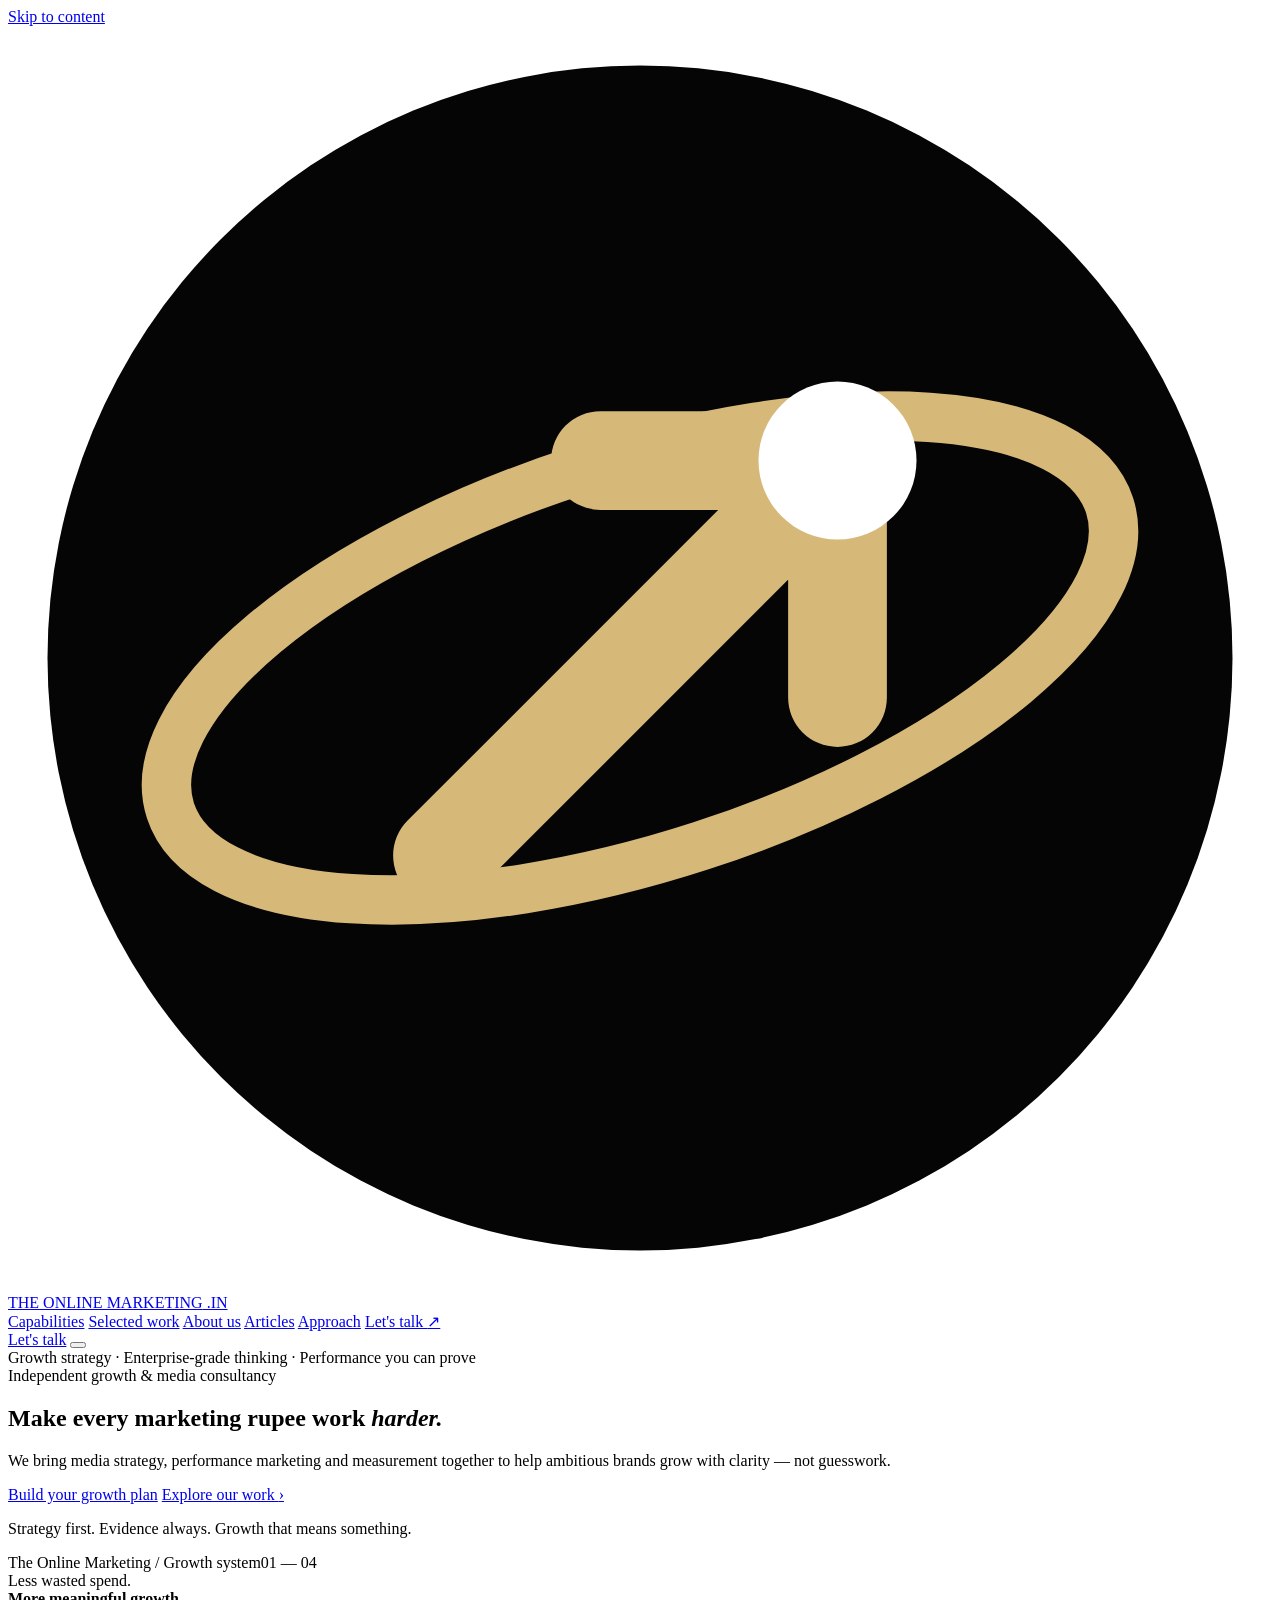
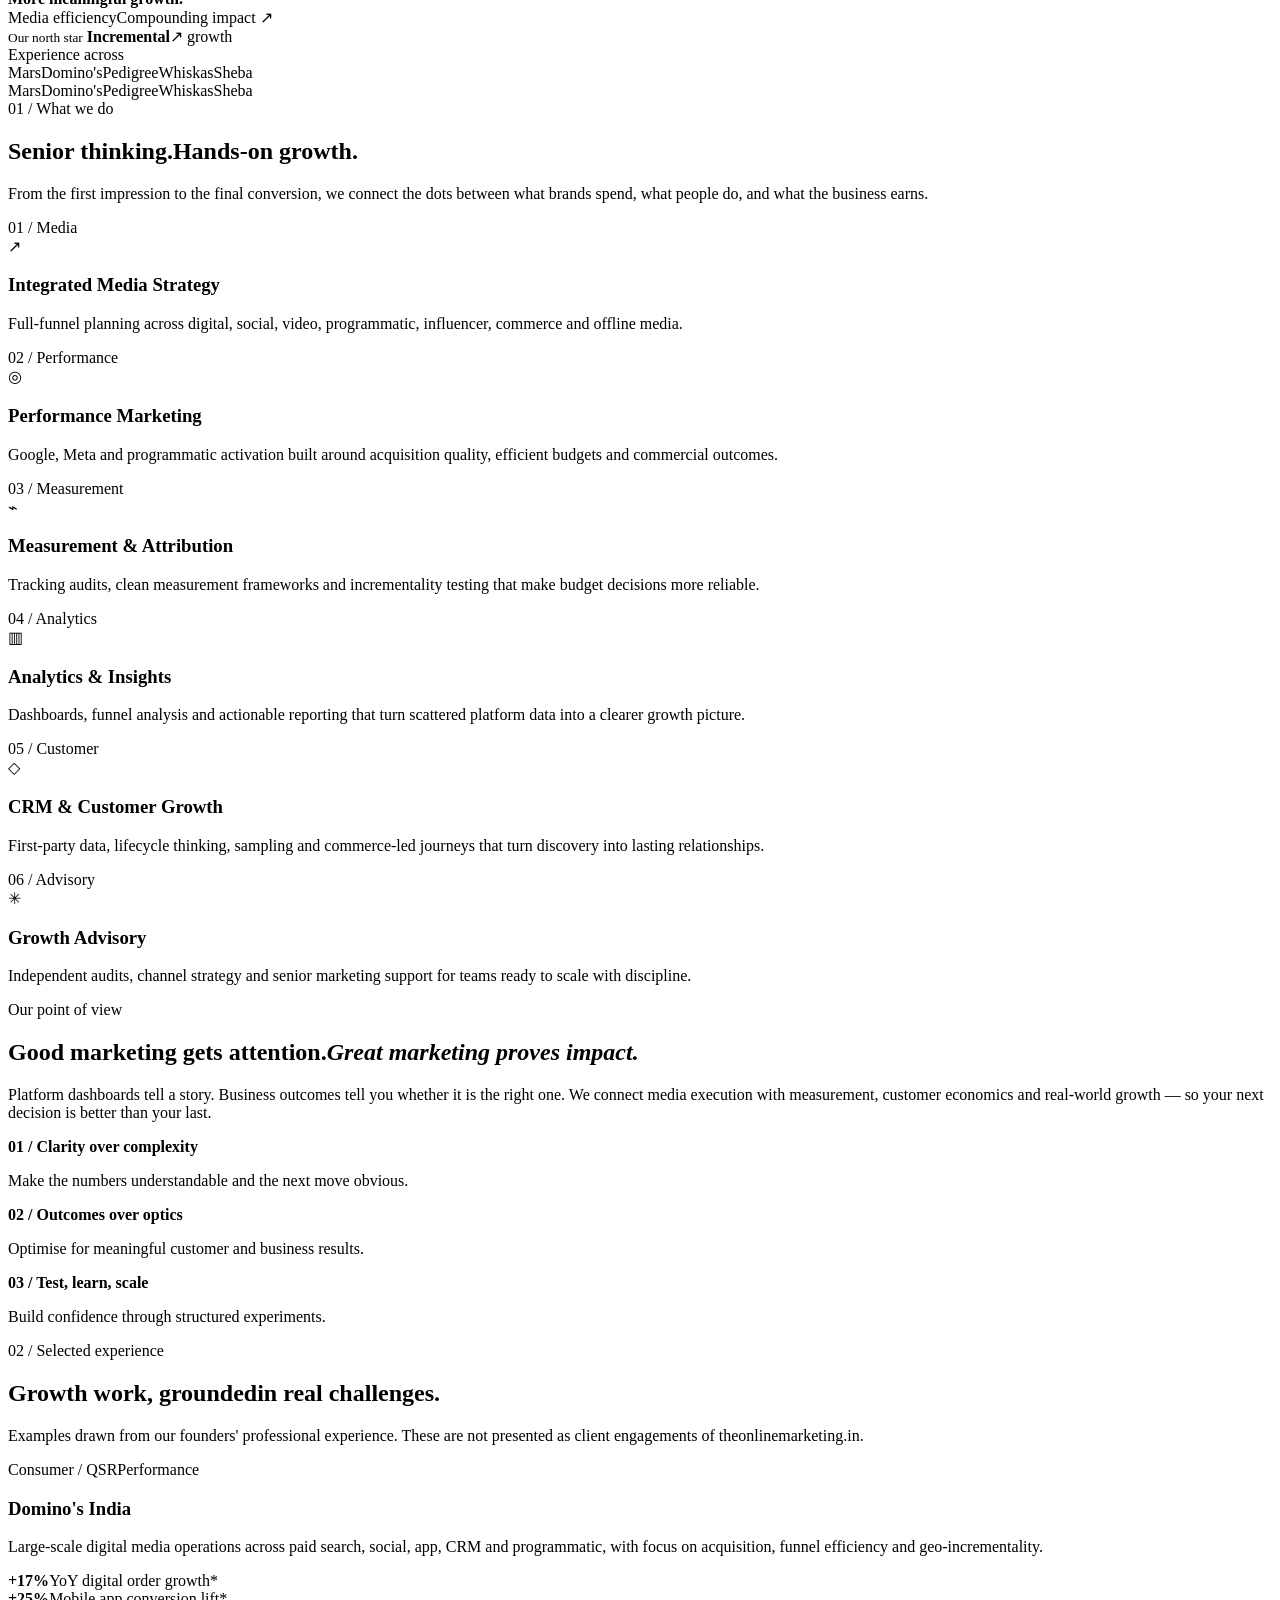
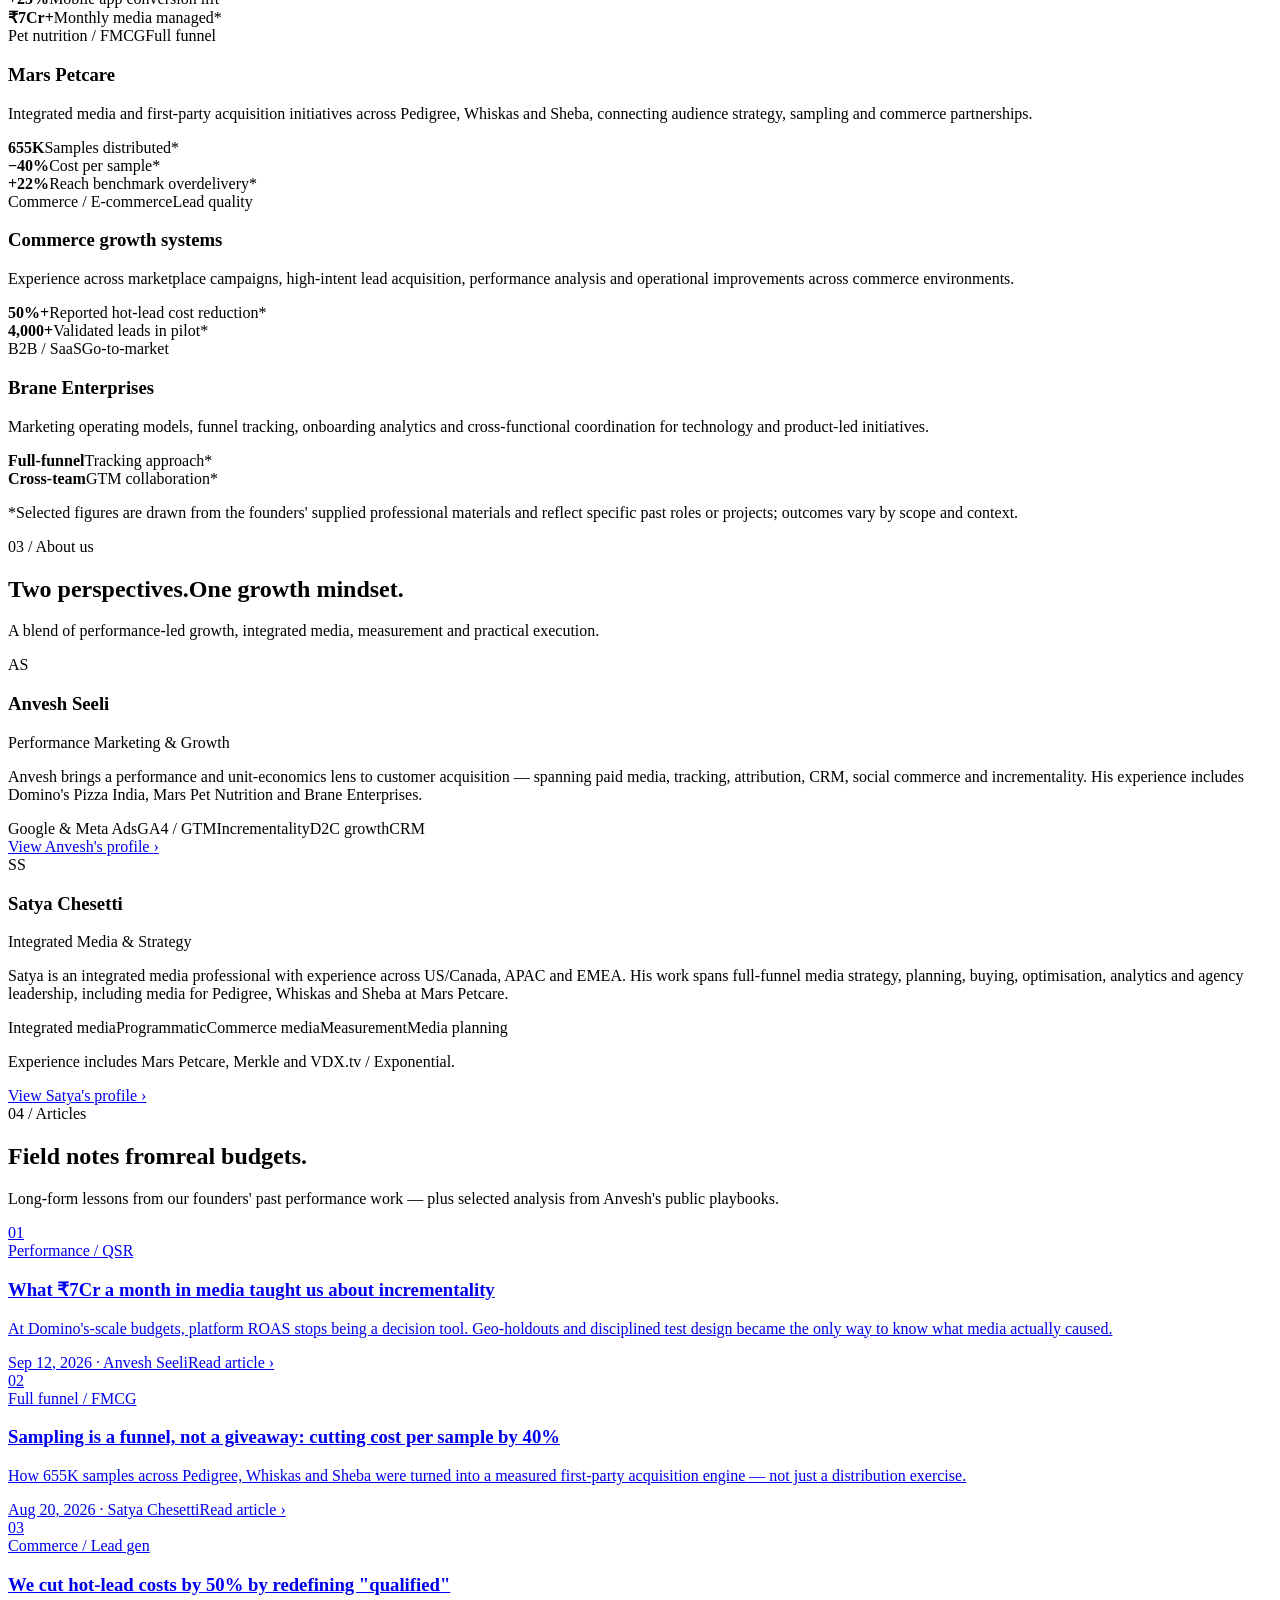
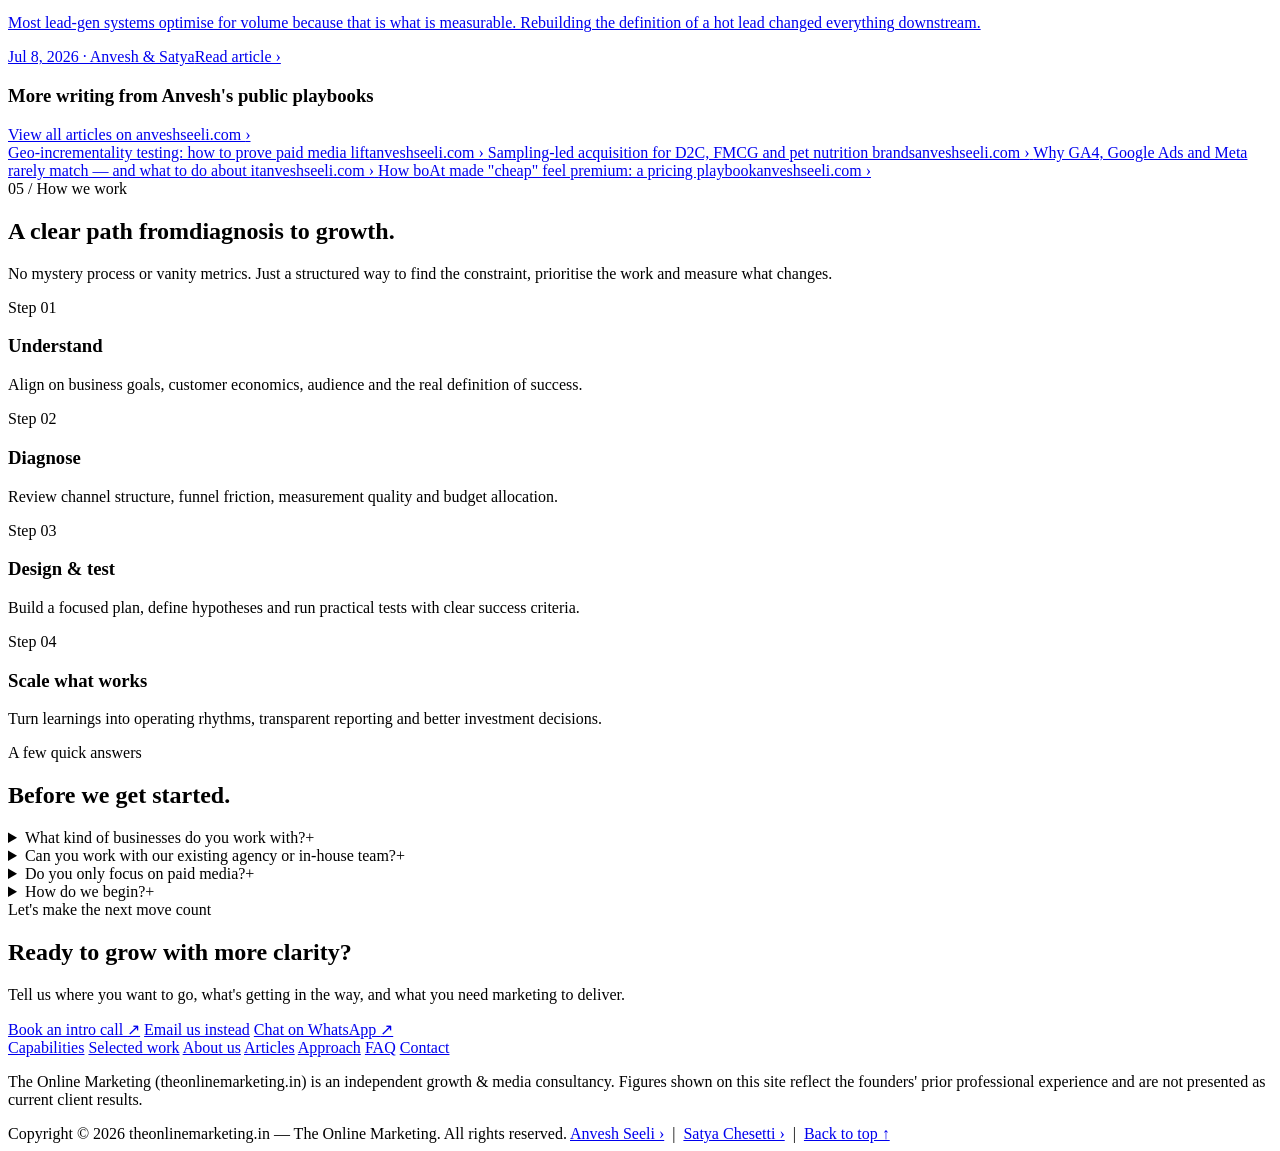
==== index.html @ a04b82b3 "Add files via upload" ====
<!DOCTYPE html>
<html lang="en">
<head>
<meta charset="utf-8">
<meta name="viewport" content="width=device-width, initial-scale=1">
<title>The Online Marketing — Strategy. Performance. Measurable Growth. | theonlinemarketing.in</title>
<meta name="description" content="The Online Marketing (theonlinemarketing.in) is an independent growth & media consultancy. Media strategy, performance marketing, measurement and analytics that help ambitious brands grow with clarity — not guesswork.">
<meta name="author" content="The Online Marketing (theonlinemarketing.in)">
<meta name="theme-color" content="#ffffff">

<!-- Open Graph / Twitter — live domain: theonlinemarketing.in -->
<meta property="og:type" content="website">
<meta property="og:title" content="The Online Marketing — Strategy. Performance. Measurable Growth.">
<meta property="og:description" content="Independent growth & media consultancy. Media strategy, performance marketing, measurement and analytics for ambitious brands.">
<meta property="og:site_name" content="The Online Marketing">
<meta property="og:url" content="https://theonlinemarketing.in/">
<meta property="og:image" content="https://theonlinemarketing.in/og-image.png">
<meta name="twitter:card" content="summary_large_image">
<link rel="canonical" href="https://theonlinemarketing.in/">

<!-- Inline SVG favicon: blue circle + north-star arrow -->
<link rel="icon" href="data:image/svg+xml,%3Csvg%20xmlns%3D%27http%3A%2F%2Fwww.w3.org%2F2000%2Fsvg%27%20viewBox%3D%270%200%2064%2064%27%3E%3Ccircle%20cx%3D%2732%27%20cy%3D%2732%27%20r%3D%2730%27%20fill%3D%27%23050506%27%2F%3E%3Cellipse%20cx%3D%2732%27%20cy%3D%2732%27%20rx%3D%2725%27%20ry%3D%2710%27%20transform%3D%27rotate%28-18%2032%2032%29%27%20fill%3D%27none%27%20stroke%3D%27%23d6b878%27%20stroke-width%3D%272.5%27%2F%3E%3Cpath%20d%3D%27M22%2042%20L42%2022%20M42%2022%20H30%20M42%2022%20V34%27%20stroke%3D%27%23d6b878%27%20stroke-width%3D%275%27%20fill%3D%27none%27%20stroke-linecap%3D%27round%27%20stroke-linejoin%3D%27round%27%2F%3E%3Ccircle%20cx%3D%2742%27%20cy%3D%2722%27%20r%3D%274%27%20fill%3D%27%23fff%27%2F%3E%3C%2Fsvg%3E">

<link rel="stylesheet" href="css/style.css">

<!-- Structured data: business -->
<script type="application/ld+json">
{
  "@context": "https://schema.org",
  "@type": "ProfessionalService",
  "name": "The Online Marketing",
  "alternateName": "theonlinemarketing.in",
  "description": "Independent growth & media consultancy offering media strategy, performance marketing, measurement & attribution, analytics, CRM and growth advisory.",
  "email": "satyachesetti786@gmail.com",
  "url": "https://theonlinemarketing.in/",
  "areaServed": "India",
  "founder": [
    { "@type": "Person", "name": "Anvesh Seeli", "jobTitle": "Performance Marketing & Growth", "url": "https://anveshseeli.com/" },
    { "@type": "Person", "name": "Satya Chesetti", "jobTitle": "Integrated Media & Strategy", "email": "satyachesetti786@gmail.com", "sameAs": ["https://www.linkedin.com/in/v-s-shankara-satya-narayana-chesetti-399a13a7/"] }
  ],
  "knowsAbout": ["Media strategy", "Performance marketing", "Measurement & attribution", "Marketing analytics", "CRM & customer growth", "Growth advisory"]
}
</script>
<!-- Structured data: FAQ (mirrors the FAQ section below) -->
<script type="application/ld+json">
{
  "@context": "https://schema.org",
  "@type": "FAQPage",
  "mainEntity": [
    { "@type": "Question", "name": "What kind of businesses do you work with?", "acceptedAnswer": { "@type": "Answer", "text": "We are best suited to consumer brands, D2C and e-commerce businesses, QSR, pet care, and growth-stage companies that want clearer performance and stronger measurement." } },
    { "@type": "Question", "name": "Can you work with our existing agency or in-house team?", "acceptedAnswer": { "@type": "Answer", "text": "Yes. We can provide an independent strategic layer, audit, measurement support or collaborative execution alongside your current teams." } },
    { "@type": "Question", "name": "Do you only focus on paid media?", "acceptedAnswer": { "@type": "Answer", "text": "No. Paid media is one part of the system. We also look at audience strategy, analytics, attribution, CRM, commerce journeys and the business outcome being optimised." } },
    { "@type": "Question", "name": "How do we begin?", "acceptedAnswer": { "@type": "Answer", "text": "Start with a conversation about your growth goals and current bottlenecks. We can then recommend a suitable scope, from a focused audit to ongoing advisory." } }
  ]
}
</script>
</head>

<body id="top">
<div class="progress" aria-hidden="true"></div>
<a class="skip-link" href="#main">Skip to content</a>

<!-- Nav -->
<header class="nav">
  <div class="wrap nav-inner">
    <a class="logo" href="#top" aria-label="The Online Marketing — home">
      <span class="mark" aria-hidden="true">
        <svg viewBox="0 0 64 64" fill="none" class="logo-svg"><circle cx="32" cy="32" r="30" fill="#050506"/><ellipse cx="32" cy="32" rx="25" ry="10" transform="rotate(-18 32 32)" stroke="#d6b878" stroke-width="2.5" class="orbit"/><path d="M22 42 L42 22 M42 22 H30 M42 22 V34" stroke="#d6b878" stroke-width="5" stroke-linecap="round" stroke-linejoin="round" class="arrow"/><circle cx="42" cy="22" r="4" fill="#ffffff" class="star"/></svg>
      </span>
      <span>THE ONLINE MARKETING<span class="thin">&nbsp;.IN</span></span>
    </a>
    <nav class="navlinks" id="navlinks" aria-label="Primary">
      <a href="#capabilities">Capabilities</a>
      <a href="#work">Selected work</a>
      <a href="#about">About us</a>
      <a href="#articles">Articles</a>
      <a href="#approach">Approach</a>
      <a class="btn panel-cta" href="https://wa.me/918143130661?text=Hi%20The%20Online%20Marketing%2C%20I%27d%20like%20to%20talk%20about%20my%20growth%20goals" target="_blank" rel="noreferrer">Let's talk <span class="arw" aria-hidden="true">↗</span></a>
    </nav>
    <div class="nav-actions">
      <a class="btn navcta" href="https://wa.me/918143130661?text=Hi%20The%20Online%20Marketing%2C%20I%27d%20like%20to%20talk%20about%20my%20growth%20goals" target="_blank" rel="noreferrer">Let's talk</a>
      <button class="menu-btn" id="menuBtn" aria-label="Toggle navigation menu" aria-expanded="false" aria-controls="navlinks">
        <span aria-hidden="true"></span><span aria-hidden="true"></span>
      </button>
    </div>
  </div>
</header>

<!-- Announcement ribbon -->
<div class="ribbon">Growth strategy <span>·</span> Enterprise-grade thinking <span>·</span> Performance you can prove</div>

<main id="main">

  <!-- Hero -->
  <section class="hero band-white">
    <div class="wrap hero-center reveal">
      <div class="eyebrow"><span class="dot" aria-hidden="true"></span> Independent growth &amp; media consultancy</div>
      <h1><span class="lm"><span>Make every marketing rupee work <em>harder.</em></span></span></h1>
      <p class="lead">We bring media strategy, performance marketing and measurement together to help ambitious brands grow with clarity — not guesswork.</p>
      <div class="hero-actions">
        <a class="btn" href="#contact">Build your growth plan</a>
        <a class="link-blue" href="#work">Explore our work <span aria-hidden="true">›</span></a>
      </div>
      <p class="micro">Strategy first. Evidence always. Growth that means something.</p>
    </div>
    <div class="wrap visual-wrap reveal" style="--d:120ms">
      <div class="visual">
        <div class="visual-top"><span>The Online Marketing / Growth system</span><span>01 — 04</span></div>
        <div class="chart-title">Less wasted spend.<br><strong>More meaningful growth.</strong></div>
        <div class="chart" role="img" aria-label="Illustrative rising performance chart">
          <div class="bar" style="--h:28%"></div>
          <div class="bar" style="--h:42%"></div>
          <div class="bar" style="--h:36%"></div>
          <div class="bar" style="--h:60%"></div>
          <div class="bar" style="--h:53%"></div>
          <div class="bar" style="--h:75%"></div>
          <div class="bar" style="--h:68%"></div>
          <div class="bar" style="--h:94%"></div>
        </div>
        <div class="chart-foot"><span>Media efficiency</span><span>Compounding impact ↗</span></div>
        <div class="floating">
          <small>Our north star</small>
          <strong>Incremental</strong><span class="up" aria-hidden="true">↗ growth</span>
        </div>
      </div>
    </div>
  </section>

  <!-- Trust bar -->
  <div class="trust">
    <div class="wrap trust-inner reveal">
      <span class="trust-label">Experience across</span>
      <div class="brands"><div class="brands-track"><div class="set"><span>Mars</span><span>Domino's</span><span>Pedigree</span><span>Whiskas</span><span>Sheba</span></div><div class="set" aria-hidden="true"><span>Mars</span><span>Domino's</span><span>Pedigree</span><span>Whiskas</span><span>Sheba</span></div></div></div>
    </div>
  </div>

  <!-- Capabilities -->
  <section class="band band-white" id="capabilities">
    <div class="wrap">
      <div class="section-head reveal">
        <div class="kicker">01 / What we do</div>
        <h2><span class="lm"><span>Senior thinking.</span></span><span class="lm"><span>Hands-on growth.</span></span></h2>
        <p>From the first impression to the final conversion, we connect the dots between what brands spend, what people do, and what the business earns.</p>
      </div>
      <div class="services stagger">
        <article class="service">
          <div class="num">01 / Media</div>
          <div class="service-icon" aria-hidden="true">↗</div>
          <h3>Integrated Media Strategy</h3>
          <p>Full-funnel planning across digital, social, video, programmatic, influencer, commerce and offline media.</p>
        </article>
        <article class="service">
          <div class="num">02 / Performance</div>
          <div class="service-icon" aria-hidden="true">◎</div>
          <h3>Performance Marketing</h3>
          <p>Google, Meta and programmatic activation built around acquisition quality, efficient budgets and commercial outcomes.</p>
        </article>
        <article class="service">
          <div class="num">03 / Measurement</div>
          <div class="service-icon" aria-hidden="true">⌁</div>
          <h3>Measurement &amp; Attribution</h3>
          <p>Tracking audits, clean measurement frameworks and incrementality testing that make budget decisions more reliable.</p>
        </article>
        <article class="service">
          <div class="num">04 / Analytics</div>
          <div class="service-icon" aria-hidden="true">▥</div>
          <h3>Analytics &amp; Insights</h3>
          <p>Dashboards, funnel analysis and actionable reporting that turn scattered platform data into a clearer growth picture.</p>
        </article>
        <article class="service">
          <div class="num">05 / Customer</div>
          <div class="service-icon" aria-hidden="true">◇</div>
          <h3>CRM &amp; Customer Growth</h3>
          <p>First-party data, lifecycle thinking, sampling and commerce-led journeys that turn discovery into lasting relationships.</p>
        </article>
        <article class="service">
          <div class="num">06 / Advisory</div>
          <div class="service-icon" aria-hidden="true">✳</div>
          <h3>Growth Advisory</h3>
          <p>Independent audits, channel strategy and senior marketing support for teams ready to scale with discipline.</p>
        </article>
      </div>
    </div>
  </section>

  <!-- Manifesto (full-bleed dark band) -->
  <section class="band band-dark manifesto">
    <div class="wrap">
      <div class="kicker reveal">Our point of view</div>
      <h2 class="reveal" style="--d:60ms"><span class="lm"><span>Good marketing gets attention.</span></span><span class="lm"><span><em>Great marketing proves impact.</em></span></span></h2>
      <p class="m-lead reveal" style="--d:140ms">Platform dashboards tell a story. Business outcomes tell you whether it is the right one. We connect media execution with measurement, customer economics and real-world growth — so your next decision is better than your last.</p>
      <div class="principles stagger" data-d="220">
        <div class="principle"><b>01 / Clarity over complexity</b><p>Make the numbers understandable and the next move obvious.</p></div>
        <div class="principle"><b>02 / Outcomes over optics</b><p>Optimise for meaningful customer and business results.</p></div>
        <div class="principle"><b>03 / Test, learn, scale</b><p>Build confidence through structured experiments.</p></div>
      </div>
    </div>
  </section>

  <!-- Selected work -->
  <section class="band band-gray" id="work">
    <div class="wrap">
      <div class="section-head reveal">
        <div class="kicker">02 / Selected experience</div>
        <h2><span class="lm"><span>Growth work, grounded</span></span><span class="lm"><span>in real challenges.</span></span></h2>
        <p>Examples drawn from our founders' professional experience. These are not presented as client engagements of theonlinemarketing.in.</p>
      </div>
      <div class="work-grid stagger">
        <article class="case">
          <div>
            <div class="case-top"><span class="kicker">Consumer / QSR</span><span class="pill">Performance</span></div>
            <h3>Domino's India</h3>
            <p>Large-scale digital media operations across paid search, social, app, CRM and programmatic, with focus on acquisition, funnel efficiency and geo-incrementality.</p>
          </div>
          <div class="metrics">
            <div class="metric"><strong>+17%</strong><span>YoY digital order growth*</span></div>
            <div class="metric"><strong>+25%</strong><span>Mobile app conversion lift*</span></div>
            <div class="metric"><strong>₹7Cr+</strong><span>Monthly media managed*</span></div>
          </div>
        </article>
        <article class="case">
          <div>
            <div class="case-top"><span class="kicker">Pet nutrition / FMCG</span><span class="pill">Full funnel</span></div>
            <h3>Mars Petcare</h3>
            <p>Integrated media and first-party acquisition initiatives across Pedigree, Whiskas and Sheba, connecting audience strategy, sampling and commerce partnerships.</p>
          </div>
          <div class="metrics">
            <div class="metric"><strong>655K</strong><span>Samples distributed*</span></div>
            <div class="metric"><strong>−40%</strong><span>Cost per sample*</span></div>
            <div class="metric"><strong>+22%</strong><span>Reach benchmark overdelivery*</span></div>
          </div>
        </article>
        <article class="case">
          <div>
            <div class="case-top"><span class="kicker">Commerce / E-commerce</span><span class="pill">Lead quality</span></div>
            <h3>Commerce growth systems</h3>
            <p>Experience across marketplace campaigns, high-intent lead acquisition, performance analysis and operational improvements across commerce environments.</p>
          </div>
          <div class="metrics">
            <div class="metric"><strong>50%+</strong><span>Reported hot-lead cost reduction*</span></div>
            <div class="metric"><strong>4,000+</strong><span>Validated leads in pilot*</span></div>
          </div>
        </article>
        <article class="case">
          <div>
            <div class="case-top"><span class="kicker">B2B / SaaS</span><span class="pill">Go-to-market</span></div>
            <h3>Brane Enterprises</h3>
            <p>Marketing operating models, funnel tracking, onboarding analytics and cross-functional coordination for technology and product-led initiatives.</p>
          </div>
          <div class="metrics">
            <div class="metric"><strong>Full-funnel</strong><span>Tracking approach*</span></div>
            <div class="metric"><strong>Cross-team</strong><span>GTM collaboration*</span></div>
          </div>
        </article>
      </div>
      <p class="footnote reveal">*Selected figures are drawn from the founders' supplied professional materials and reflect specific past roles or projects; outcomes vary by scope and context.</p>
    </div>
  </section>

  <!-- About us -->
  <section class="band band-white" id="about">
    <div class="wrap">
      <div class="section-head reveal">
        <div class="kicker">03 / About us</div>
        <h2><span class="lm"><span>Two perspectives.</span></span><span class="lm"><span>One growth mindset.</span></span></h2>
        <p>A blend of performance-led growth, integrated media, measurement and practical execution.</p>
      </div>
      <div class="founders stagger">
        <article class="founder">
          <div class="portrait"><img src="assets/anvesh.jpg" alt="Anvesh Seeli" loading="lazy" onerror="this.remove()"><span class="initials" aria-hidden="true">AS</span></div>
          <h3>Anvesh Seeli</h3>
          <div class="role">Performance Marketing &amp; Growth</div>
          <p>Anvesh brings a performance and unit-economics lens to customer acquisition — spanning paid media, tracking, attribution, CRM, social commerce and incrementality. His experience includes Domino's Pizza India, Mars Pet Nutrition and Brane Enterprises.</p>
          <div class="tags"><span>Google &amp; Meta Ads</span><span>GA4 / GTM</span><span>Incrementality</span><span>D2C growth</span><span>CRM</span></div>
          <a class="profile-link" href="https://anveshseeli.com/" target="_blank" rel="noreferrer">View Anvesh's profile <span aria-hidden="true">›</span></a>
        </article>
        <article class="founder">
          <div class="portrait"><img src="assets/satya.jpg" alt="Satya Chesetti" loading="lazy" onerror="this.remove()"><span class="initials" aria-hidden="true">SS</span></div>
          <h3>Satya Chesetti</h3>
          <div class="role">Integrated Media &amp; Strategy</div>
          <p>Satya is an integrated media professional with experience across US/Canada, APAC and EMEA. His work spans full-funnel media strategy, planning, buying, optimisation, analytics and agency leadership, including media for Pedigree, Whiskas and Sheba at Mars Petcare.</p>
          <div class="tags"><span>Integrated media</span><span>Programmatic</span><span>Commerce media</span><span>Measurement</span><span>Media planning</span></div>
          <p class="micro">Experience includes Mars Petcare, Merkle and VDX.tv / Exponential.</p>
          <a class="profile-link" href="https://www.linkedin.com/in/v-s-shankara-satya-narayana-chesetti-399a13a7/" target="_blank" rel="noreferrer">View Satya's profile <span aria-hidden="true">›</span></a>
        </article>
      </div>
    </div>
  </section>

  <!-- Articles -->
  <section class="band band-gray" id="articles">
    <div class="wrap">
      <div class="section-head reveal">
        <div class="kicker">04 / Articles</div>
        <h2><span class="lm"><span>Field notes from</span></span><span class="lm"><span>real budgets.</span></span></h2>
        <p>Long-form lessons from our founders' past performance work — plus selected analysis from Anvesh's public playbooks.</p>
      </div>

      <div class="articles-grid stagger">
        <a class="article-card" href="articles/incrementality-at-scale.html">
          <div class="thumb t1" aria-hidden="true">01</div>
          <div class="body">
            <span class="pill">Performance / QSR</span>
            <h3>What ₹7Cr a month in media taught us about incrementality</h3>
            <p class="excerpt">At Domino's-scale budgets, platform ROAS stops being a decision tool. Geo-holdouts and disciplined test design became the only way to know what media actually caused.</p>
            <div class="meta"><span>Sep 12, 2026 · Anvesh Seeli</span><span class="read">Read article ›</span></div>
          </div>
        </a>
        <a class="article-card" href="articles/sampling-economics.html">
          <div class="thumb t2" aria-hidden="true">02</div>
          <div class="body">
            <span class="pill">Full funnel / FMCG</span>
            <h3>Sampling is a funnel, not a giveaway: cutting cost per sample by 40%</h3>
            <p class="excerpt">How 655K samples across Pedigree, Whiskas and Sheba were turned into a measured first-party acquisition engine — not just a distribution exercise.</p>
            <div class="meta"><span>Aug 20, 2026 · Satya Chesetti</span><span class="read">Read article ›</span></div>
          </div>
        </a>
        <a class="article-card" href="articles/redefining-lead-quality.html">
          <div class="thumb t3" aria-hidden="true">03</div>
          <div class="body">
            <span class="pill">Commerce / Lead gen</span>
            <h3>We cut hot-lead costs by 50% by redefining "qualified"</h3>
            <p class="excerpt">Most lead-gen systems optimise for volume because that is what is measurable. Rebuilding the definition of a hot lead changed everything downstream.</p>
            <div class="meta"><span>Jul 8, 2026 · Anvesh &amp; Satya</span><span class="read">Read article ›</span></div>
          </div>
        </a>
      </div>

      <div class="ext-head reveal">
        <h3>More writing from Anvesh's public playbooks</h3>
        <a href="https://anveshseeli.com/articles/" target="_blank" rel="noreferrer">View all articles on anveshseeli.com <span aria-hidden="true">›</span></a>
      </div>
      <div class="ext-list stagger">
        <a href="https://anveshseeli.com/articles/geo-incrementality-testing" target="_blank" rel="noreferrer">
          <span>Geo-incrementality testing: how to prove paid media lift</span><span class="src">anveshseeli.com ›</span>
        </a>
        <a href="https://anveshseeli.com/articles/sampling-led-acquisition" target="_blank" rel="noreferrer">
          <span>Sampling-led acquisition for D2C, FMCG and pet nutrition brands</span><span class="src">anveshseeli.com ›</span>
        </a>
        <a href="https://anveshseeli.com/articles/why-ga4-google-ads-meta-dont-match" target="_blank" rel="noreferrer">
          <span>Why GA4, Google Ads and Meta rarely match — and what to do about it</span><span class="src">anveshseeli.com ›</span>
        </a>
        <a href="https://anveshseeli.com/articles/boat-pricing-positioning-playbook" target="_blank" rel="noreferrer">
          <span>How boAt made "cheap" feel premium: a pricing playbook</span><span class="src">anveshseeli.com ›</span>
        </a>
      </div>
    </div>
  </section>

  <!-- Approach -->
  <section class="band band-white" id="approach">
    <div class="wrap">
      <div class="section-head reveal">
        <div class="kicker">05 / How we work</div>
        <h2><span class="lm"><span>A clear path from</span></span><span class="lm"><span>diagnosis to growth.</span></span></h2>
        <p>No mystery process or vanity metrics. Just a structured way to find the constraint, prioritise the work and measure what changes.</p>
      </div>
      <div class="process stagger">
        <div class="step">
          <div class="n">Step 01</div>
          <h3>Understand</h3>
          <p>Align on business goals, customer economics, audience and the real definition of success.</p>
        </div>
        <div class="step">
          <div class="n">Step 02</div>
          <h3>Diagnose</h3>
          <p>Review channel structure, funnel friction, measurement quality and budget allocation.</p>
        </div>
        <div class="step">
          <div class="n">Step 03</div>
          <h3>Design &amp; test</h3>
          <p>Build a focused plan, define hypotheses and run practical tests with clear success criteria.</p>
        </div>
        <div class="step">
          <div class="n">Step 04</div>
          <h3>Scale what works</h3>
          <p>Turn learnings into operating rhythms, transparent reporting and better investment decisions.</p>
        </div>
      </div>
    </div>
  </section>

  <!-- FAQ -->
  <section class="band band-gray" id="faq">
    <div class="wrap">
      <div class="section-head reveal">
        <div class="kicker">A few quick answers</div>
        <h2><span class="lm"><span>Before we get started.</span></span></h2>
      </div>
      <div class="faq stagger" data-d="80">
        <details>
          <summary>What kind of businesses do you work with?<span class="icon" aria-hidden="true">+</span></summary>
          <p>We are best suited to consumer brands, D2C and e-commerce businesses, QSR, pet care, and growth-stage companies that want clearer performance and stronger measurement.</p>
        </details>
        <details>
          <summary>Can you work with our existing agency or in-house team?<span class="icon" aria-hidden="true">+</span></summary>
          <p>Yes. We can provide an independent strategic layer, audit, measurement support or collaborative execution alongside your current teams.</p>
        </details>
        <details>
          <summary>Do you only focus on paid media?<span class="icon" aria-hidden="true">+</span></summary>
          <p>No. Paid media is one part of the system. We also look at audience strategy, analytics, attribution, CRM, commerce journeys and the business outcome being optimised.</p>
        </details>
        <details>
          <summary>How do we begin?<span class="icon" aria-hidden="true">+</span></summary>
          <p>Start with a conversation about your growth goals and current bottlenecks. We can then recommend a suitable scope, from a focused audit to ongoing advisory.</p>
        </details>
      </div>
    </div>
  </section>

  <!-- Contact -->
  <section class="band band-white" id="contact">
    <div class="wrap">
      <div class="cta reveal">
        <div class="kicker">Let's make the next move count</div>
        <h2><span class="lm"><span>Ready to grow with more clarity?</span></span></h2>
        <p>Tell us where you want to go, what's getting in the way, and what you need marketing to deliver.</p>
        <div class="cta-actions">
          <a class="btn" href="https://calendly.com/satyachesetti789/30min" target="_blank" rel="noreferrer">Book an intro call <span class="arw" aria-hidden="true">↗</span></a>
          <a class="btn ghost" href="https://mail.google.com/mail/?view=cm&amp;fs=1&amp;to=satyachesetti786@gmail.com&amp;cc=hi@anveshseeli.com&amp;su=Growth%20strategy%20conversation" target="_blank" rel="noreferrer">Email us instead</a>
          <a class="btn ghost" href="https://wa.me/918143130661?text=Hi%20The%20Online%20Marketing%2C%20I%27d%20like%20to%20talk%20about%20my%20growth%20goals" target="_blank" rel="noreferrer">Chat on WhatsApp <span class="arw" aria-hidden="true">↗</span></a>
        </div>
      </div>
    </div>
  </section>

</main>

<!-- Footer (apple.com style) -->
<footer class="footer">
  <div class="wrap">
    <nav class="footer-nav" aria-label="Footer">
      <a href="#capabilities">Capabilities</a>
      <a href="#work">Selected work</a>
      <a href="#about">About us</a>
      <a href="#articles">Articles</a>
      <a href="#approach">Approach</a>
      <a href="#faq">FAQ</a>
      <a href="#contact">Contact</a>
    </nav>
    <p class="footer-note">The Online Marketing (theonlinemarketing.in) is an independent growth &amp; media consultancy. Figures shown on this site reflect the founders' prior professional experience and are not presented as current client results.</p>
    <div class="footer-bottom">
      <span>Copyright © <span id="year">2026</span> theonlinemarketing.in — The Online Marketing. All rights reserved.</span>
      <span>
        <a href="https://anveshseeli.com/" target="_blank" rel="noreferrer">Anvesh Seeli ›</a>
        <span class="sep">&nbsp;|&nbsp;</span>
        <a href="https://mail.google.com/mail/?view=cm&amp;fs=1&amp;to=satyachesetti786@gmail.com&amp;su=Hello%20from%20The%20Online%20Marketing" target="_blank" rel="noreferrer">Satya Chesetti ›</a>
        <span class="sep">&nbsp;|&nbsp;</span>
        <a href="#top">Back to top ↑</a>
      </span>
    </div>
  </div>
</footer>

<script src="js/main.js"></script>
</body>
</html>
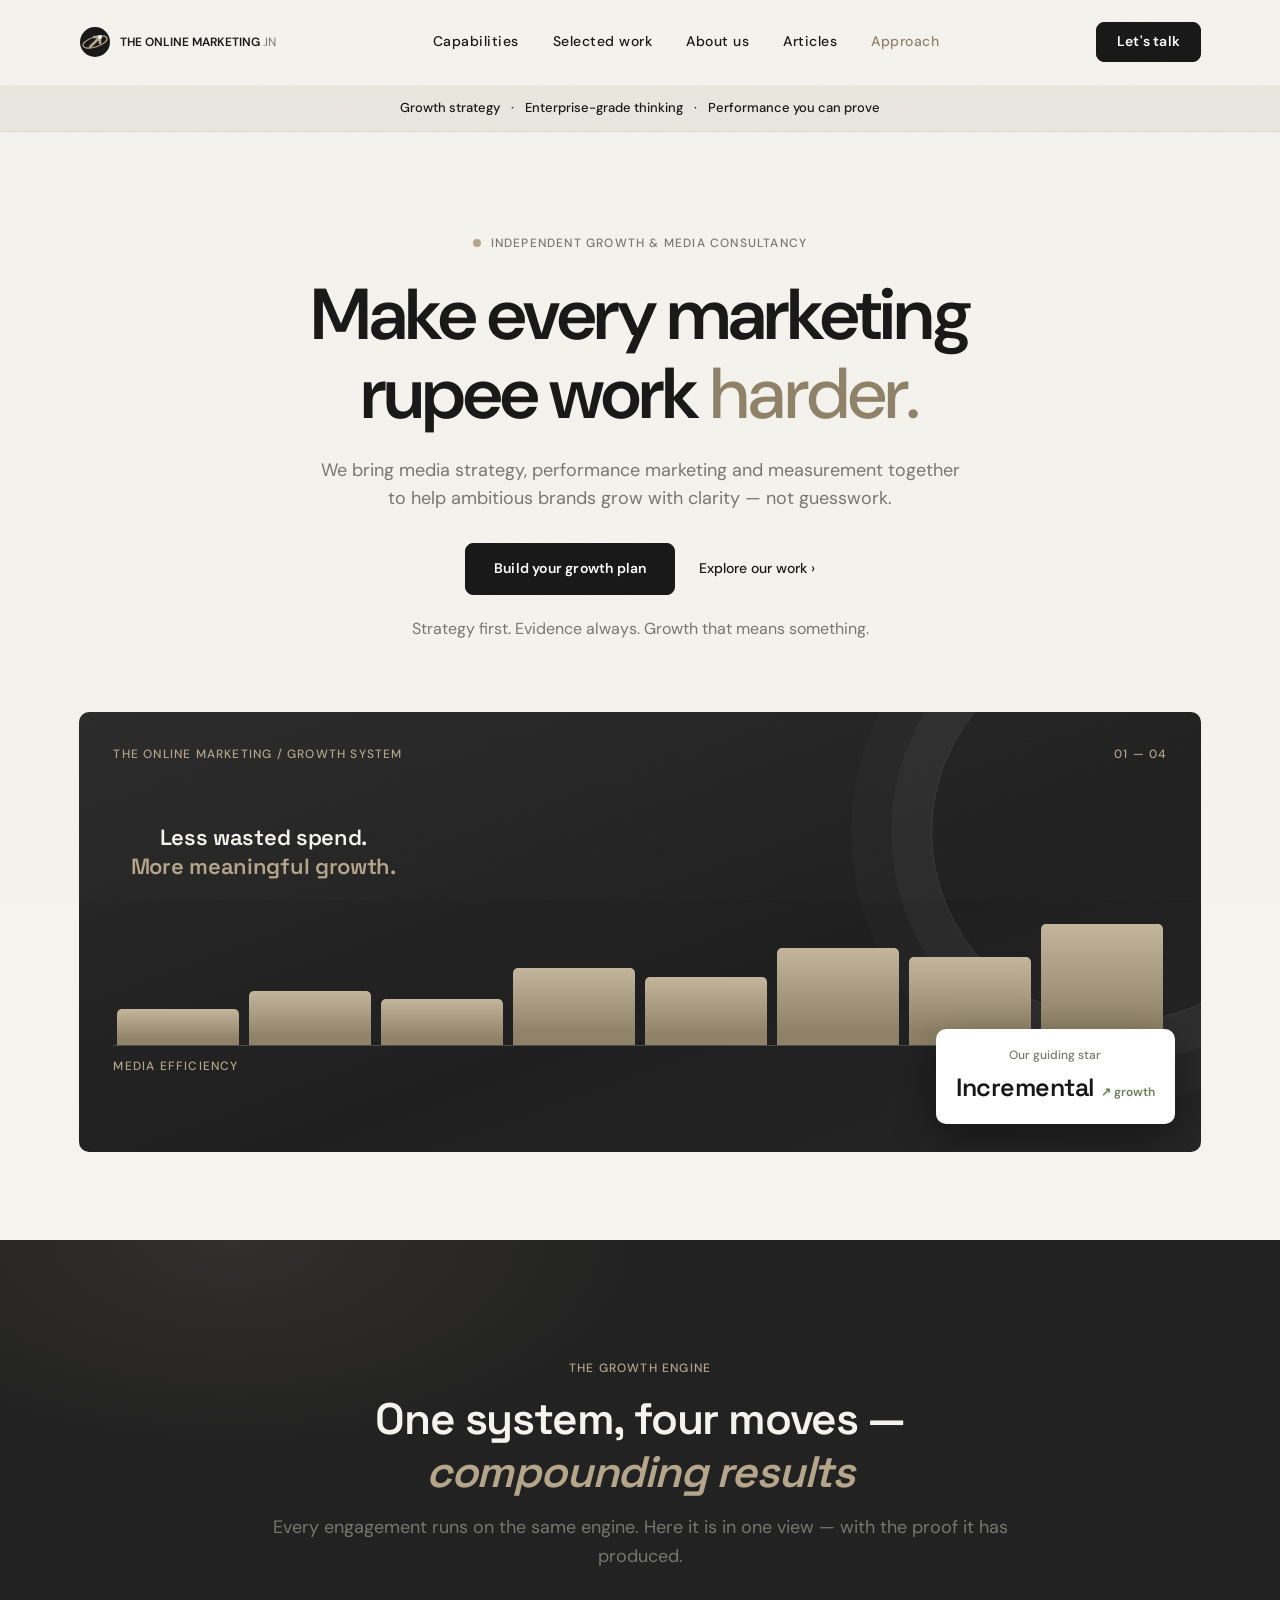
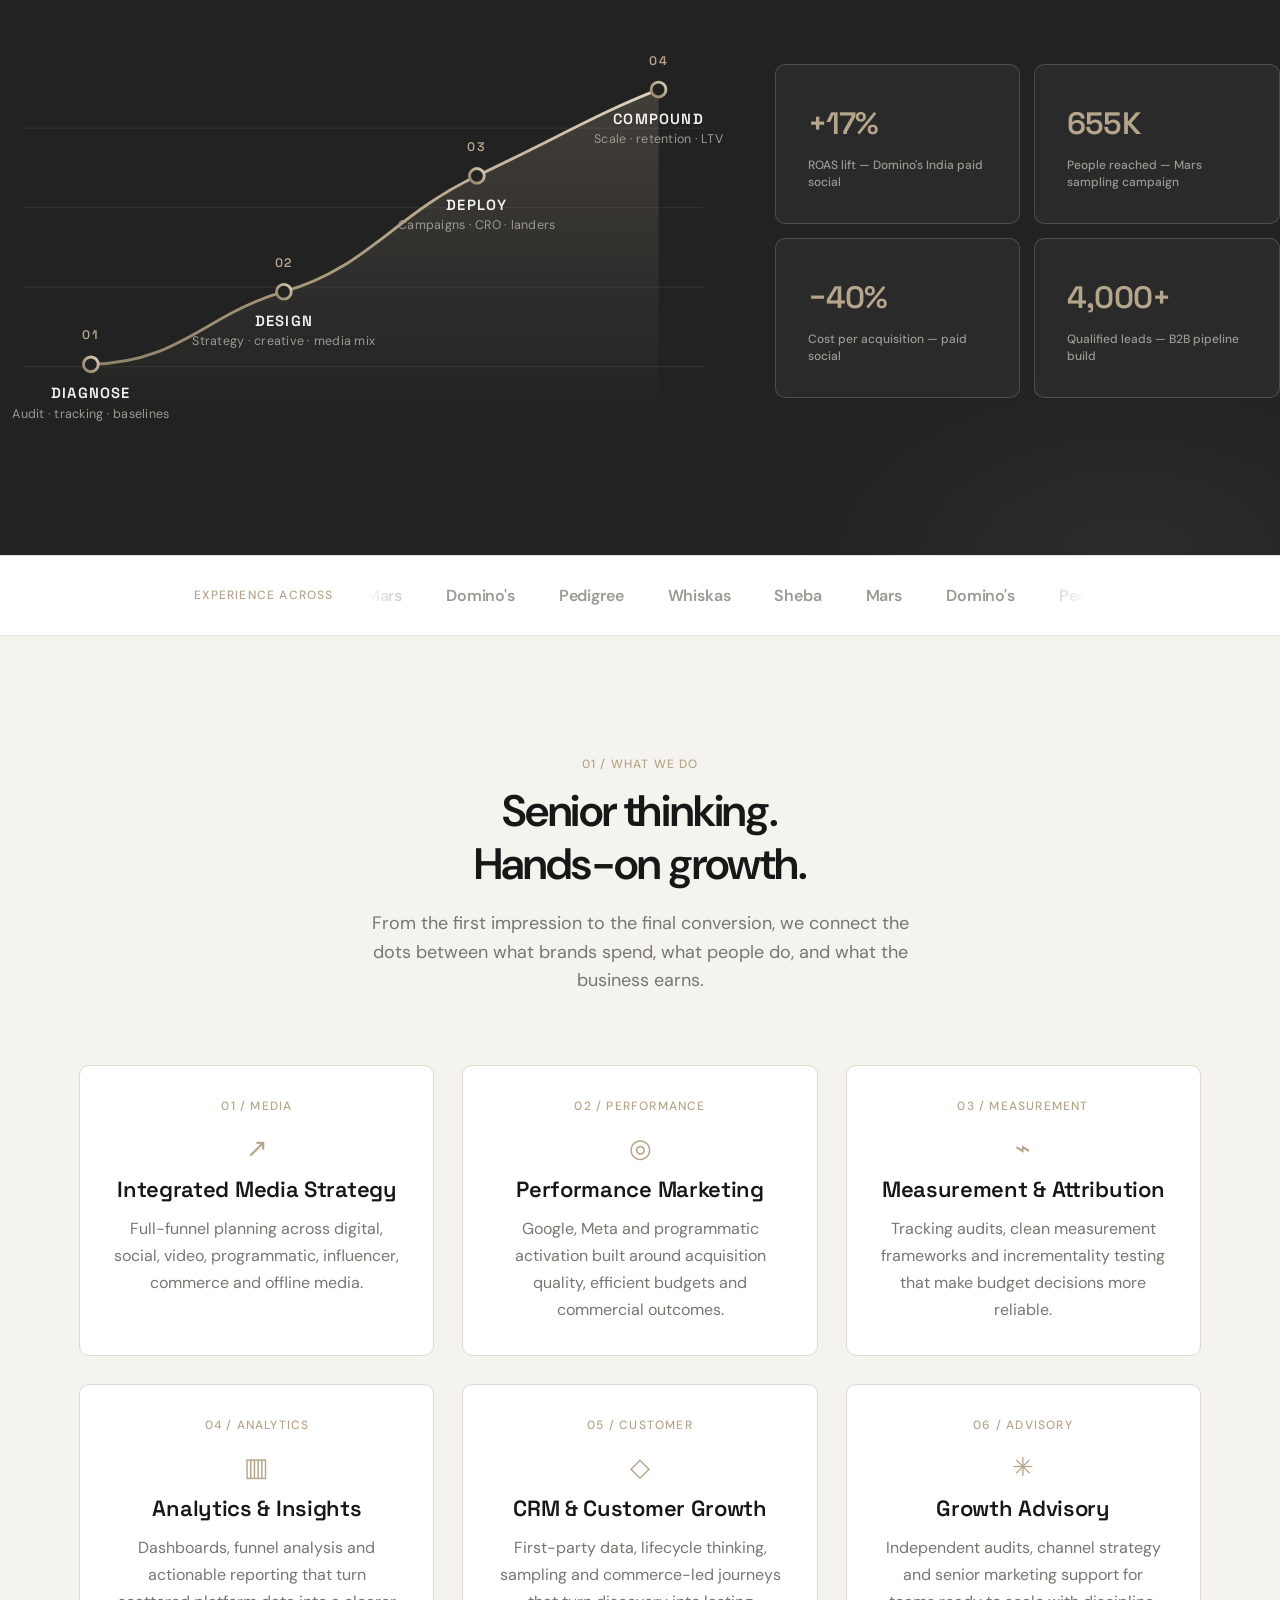
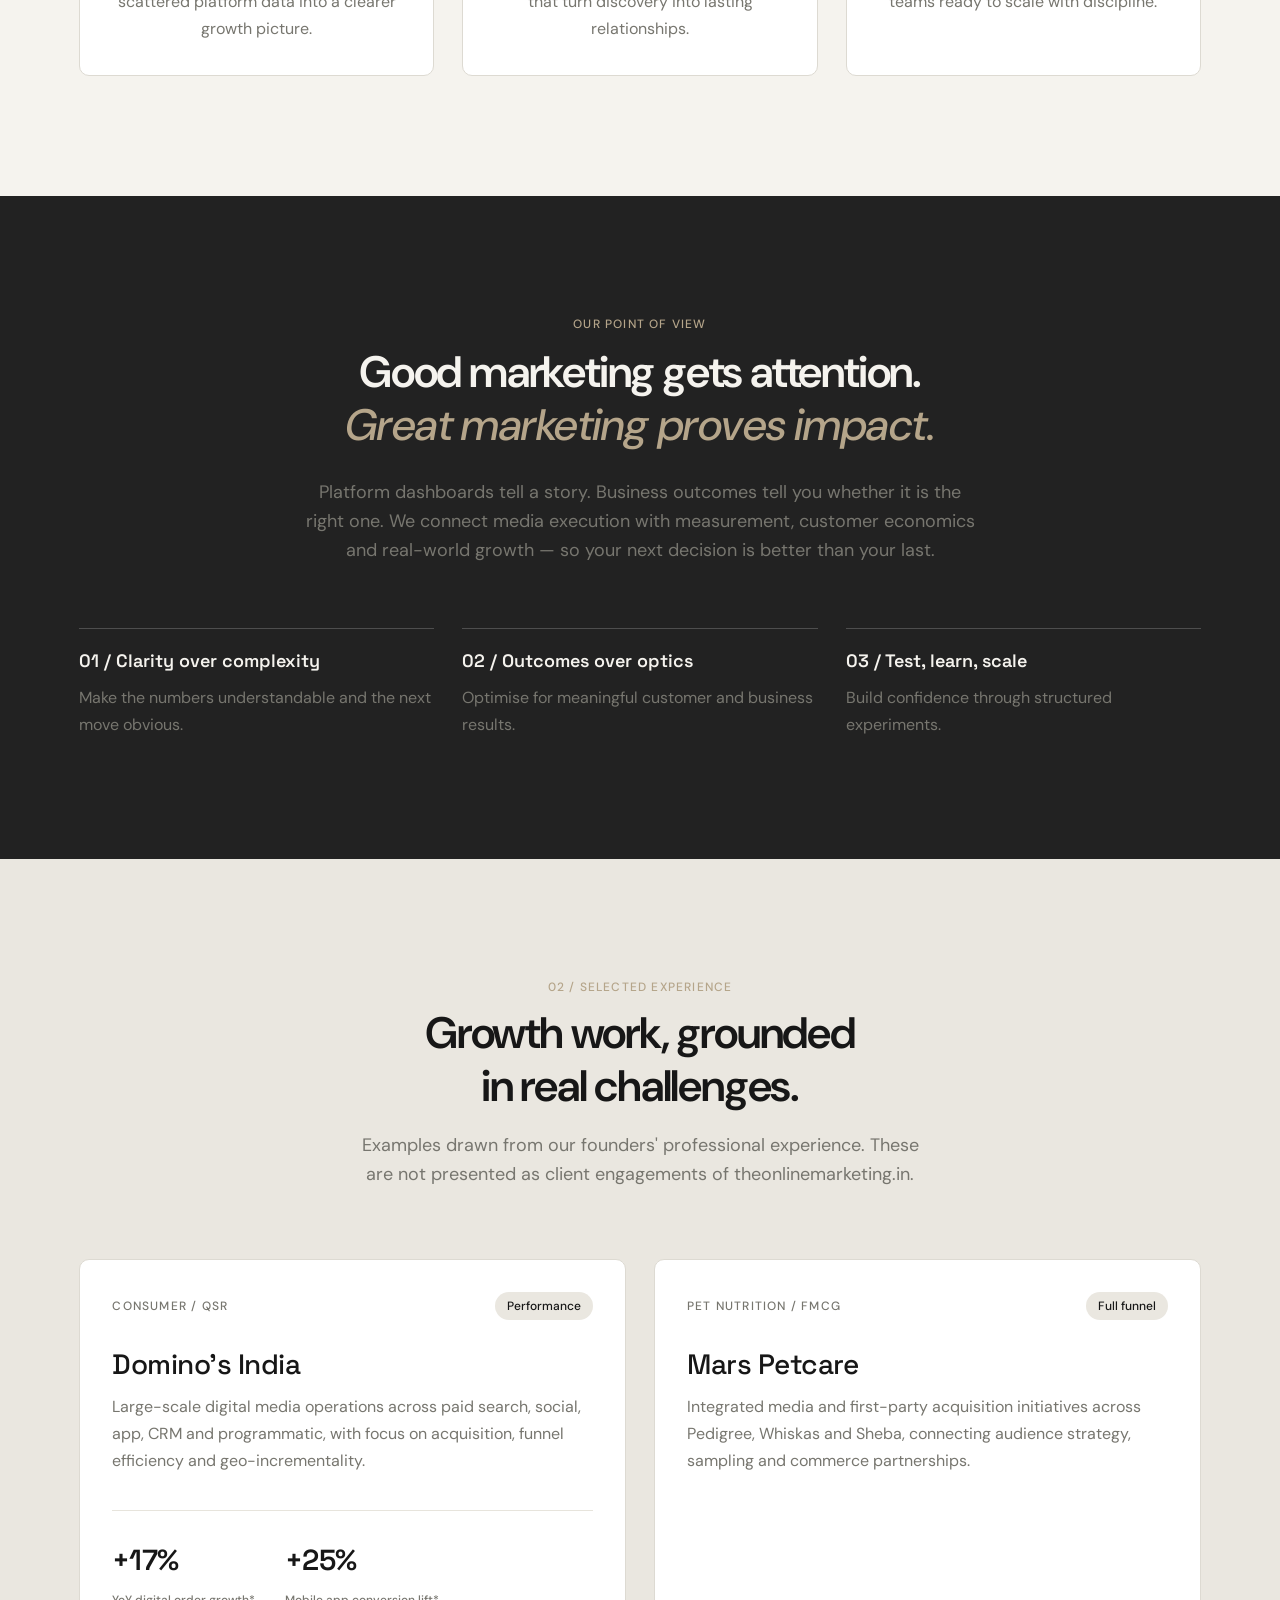
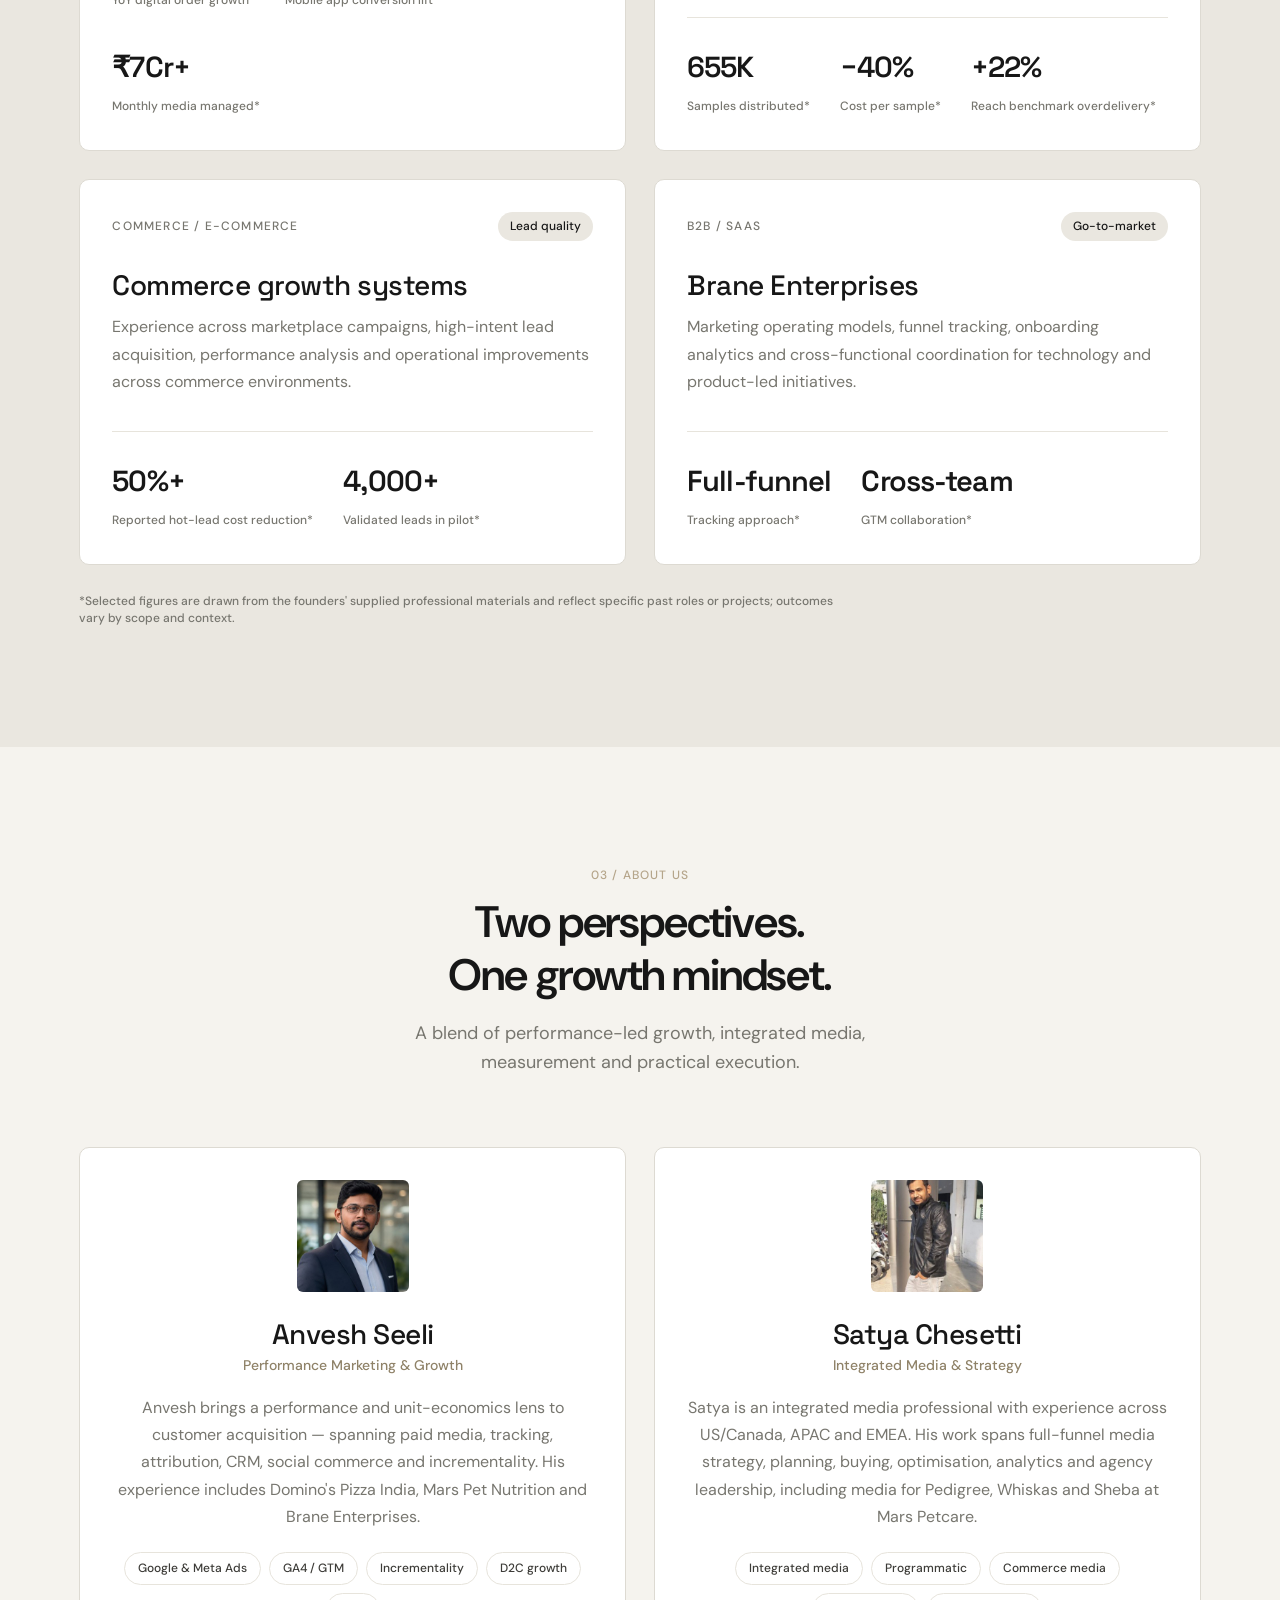
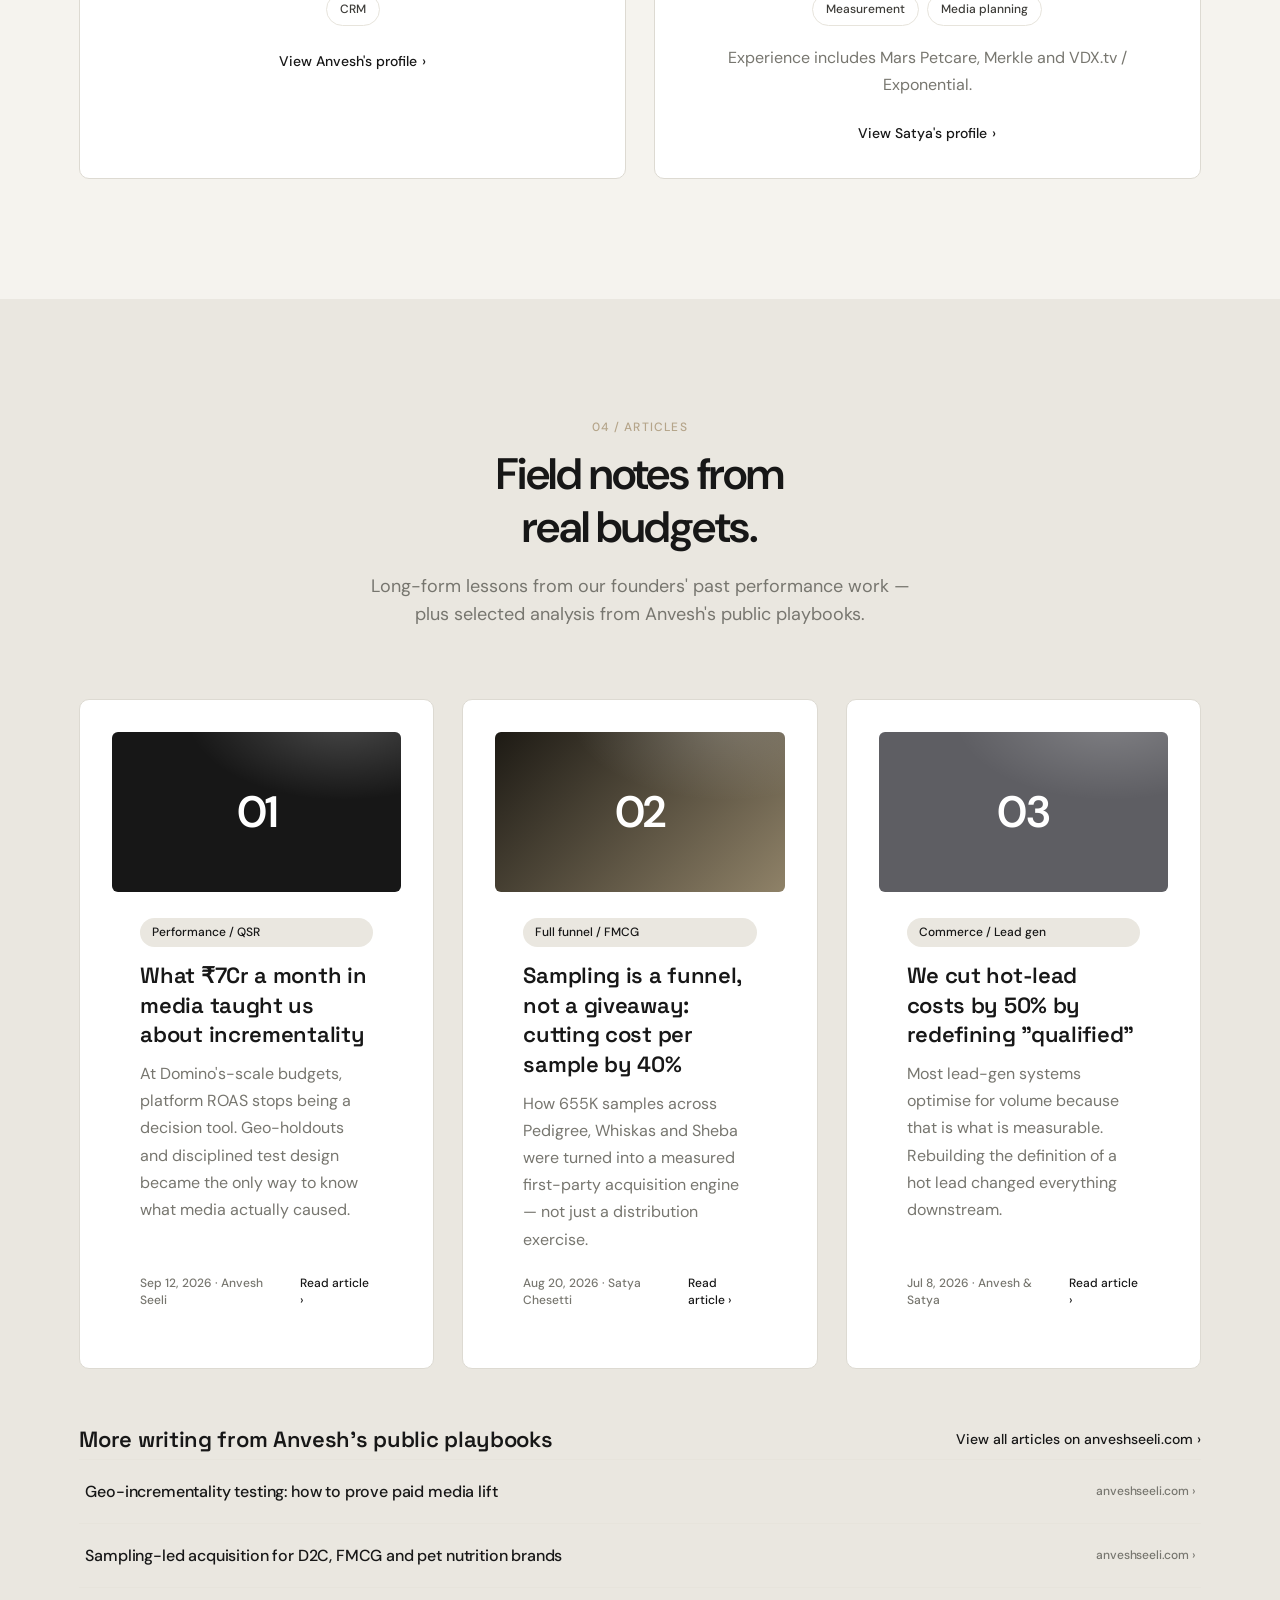
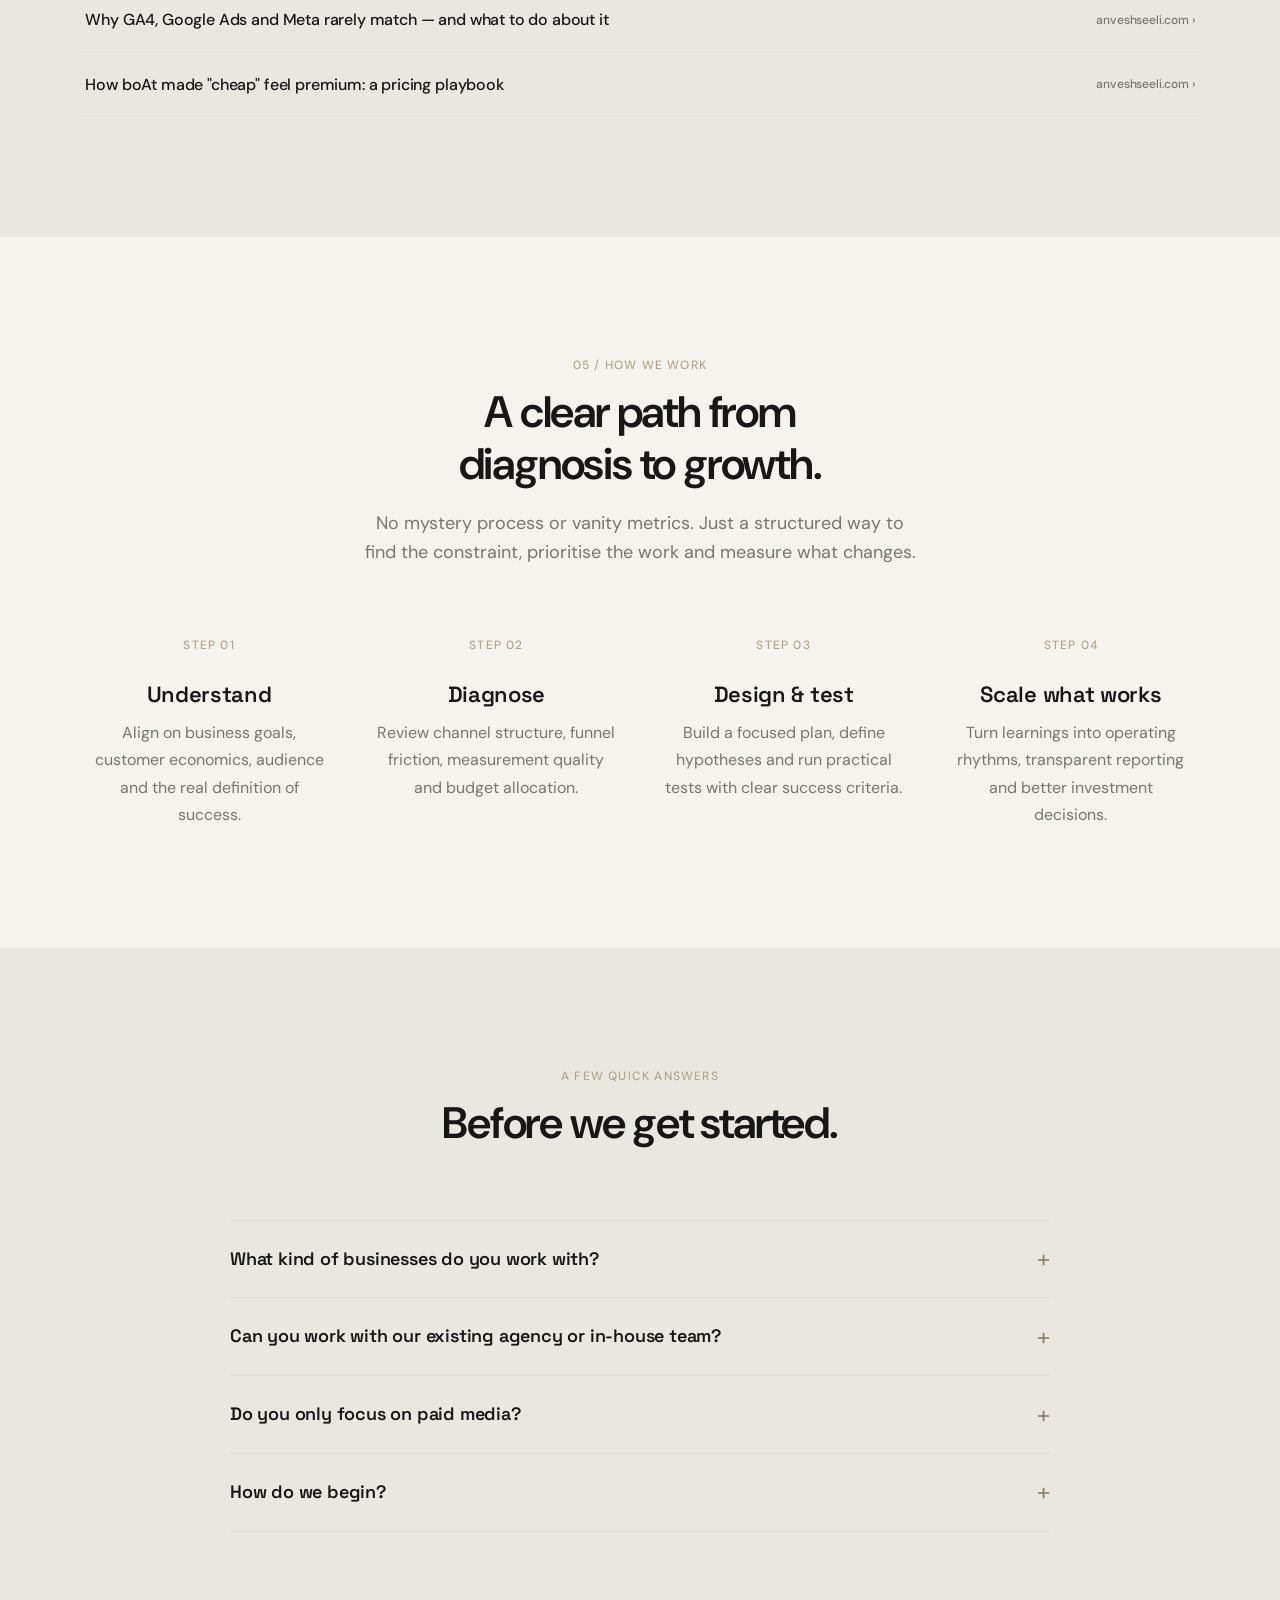
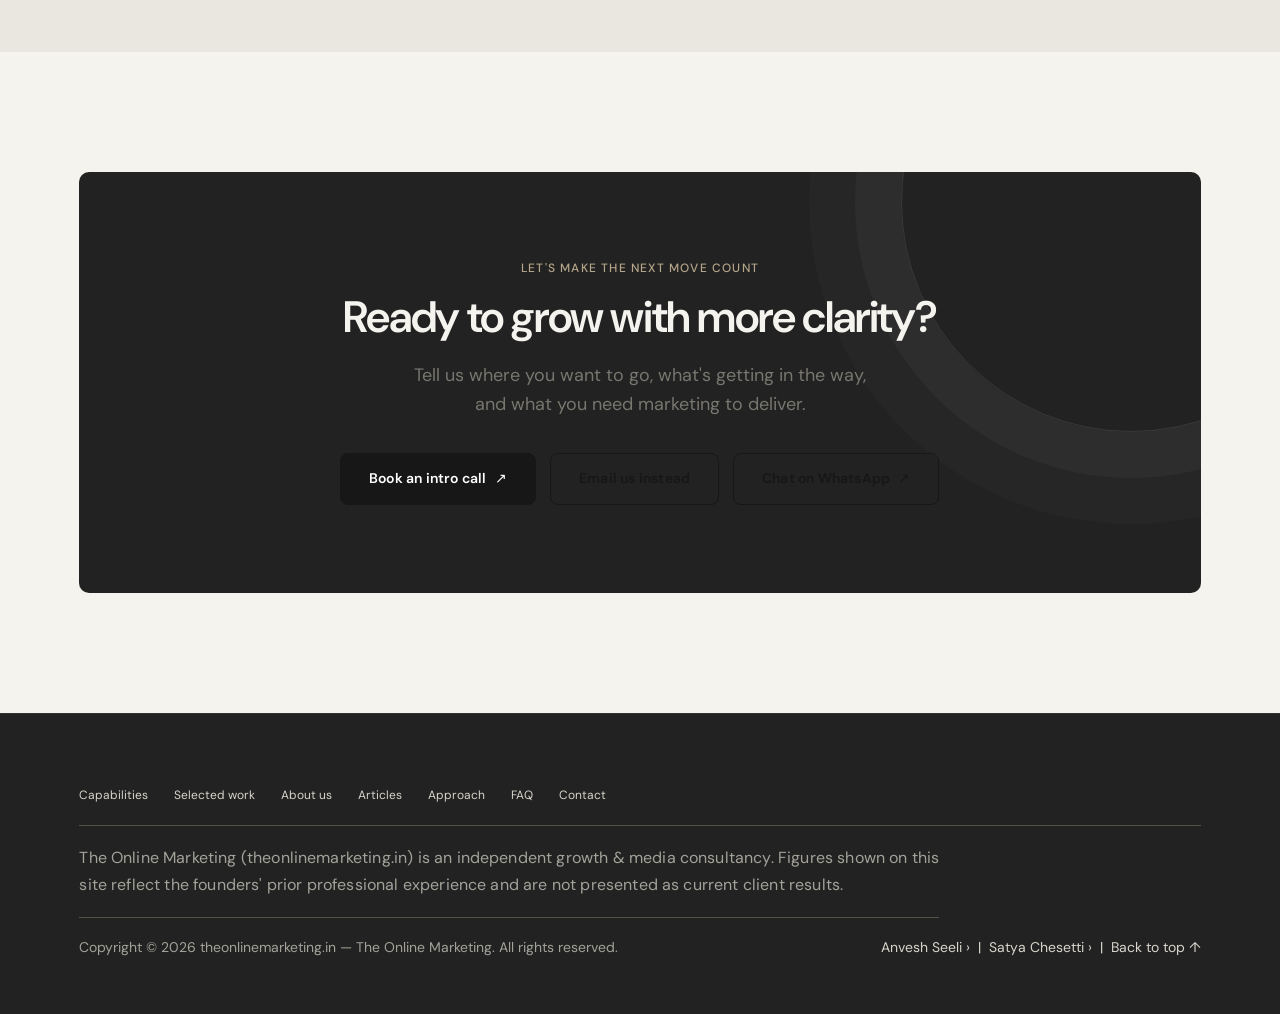
==== commit be96f7c1: "Add files via upload" ====
--- a/index.html
+++ b/index.html
@@ -18,10 +18,12 @@
 <meta name="twitter:card" content="summary_large_image">
 <link rel="canonical" href="https://theonlinemarketing.in/">
 
-<!-- Inline SVG favicon: blue circle + north-star arrow -->
-<link rel="icon" href="data:image/svg+xml,%3Csvg%20xmlns%3D%27http%3A%2F%2Fwww.w3.org%2F2000%2Fsvg%27%20viewBox%3D%270%200%2064%2064%27%3E%3Ccircle%20cx%3D%2732%27%20cy%3D%2732%27%20r%3D%2730%27%20fill%3D%27%23050506%27%2F%3E%3Cellipse%20cx%3D%2732%27%20cy%3D%2732%27%20rx%3D%2725%27%20ry%3D%2710%27%20transform%3D%27rotate%28-18%2032%2032%29%27%20fill%3D%27none%27%20stroke%3D%27%23d6b878%27%20stroke-width%3D%272.5%27%2F%3E%3Cpath%20d%3D%27M22%2042%20L42%2022%20M42%2022%20H30%20M42%2022%20V34%27%20stroke%3D%27%23d6b878%27%20stroke-width%3D%275%27%20fill%3D%27none%27%20stroke-linecap%3D%27round%27%20stroke-linejoin%3D%27round%27%2F%3E%3Ccircle%20cx%3D%2742%27%20cy%3D%2722%27%20r%3D%274%27%20fill%3D%27%23fff%27%2F%3E%3C%2Fsvg%3E">
+<!-- Inline SVG favicon: blue circle + guiding-star arrow -->
+<link rel="icon" href="data:image/svg+xml,%3Csvg%20xmlns%3D%27http%3A%2F%2Fwww.w3.org%2F2000%2Fsvg%27%20viewBox%3D%270%200%2064%2064%27%3E%3Ccircle%20cx%3D%2732%27%20cy%3D%2732%27%20r%3D%2730%27%20fill%3D%27%23171717%27%2F%3E%3Cellipse%20cx%3D%2732%27%20cy%3D%2732%27%20rx%3D%2725%27%20ry%3D%2710%27%20transform%3D%27rotate%28-18%2032%2032%29%27%20fill%3D%27none%27%20stroke%3D%27%23b5a58a%27%20stroke-width%3D%272.5%27%2F%3E%3Cpath%20d%3D%27M22%2042%20L42%2022%20M42%2022%20H30%20M42%2022%20V34%27%20stroke%3D%27%23b5a58a%27%20stroke-width%3D%275%27%20fill%3D%27none%27%20stroke-linecap%3D%27round%27%20stroke-linejoin%3D%27round%27%2F%3E%3Ccircle%20cx%3D%2742%27%20cy%3D%2722%27%20r%3D%274%27%20fill%3D%27%23fff%27%2F%3E%3C%2Fsvg%3E">
 
 <link rel="stylesheet" href="css/style.css">
+<link rel="preload" href="assets/fonts/space-grotesk-var.woff2" as="font" type="font/woff2" crossorigin>
+<link rel="preload" href="assets/fonts/dm-sans-var.woff2" as="font" type="font/woff2" crossorigin>
 
 <!-- Structured data: business -->
 <script type="application/ld+json">
@@ -65,7 +67,7 @@
   <div class="wrap nav-inner">
     <a class="logo" href="#top" aria-label="The Online Marketing — home">
       <span class="mark" aria-hidden="true">
-        <svg viewBox="0 0 64 64" fill="none" class="logo-svg"><circle cx="32" cy="32" r="30" fill="#050506"/><ellipse cx="32" cy="32" rx="25" ry="10" transform="rotate(-18 32 32)" stroke="#d6b878" stroke-width="2.5" class="orbit"/><path d="M22 42 L42 22 M42 22 H30 M42 22 V34" stroke="#d6b878" stroke-width="5" stroke-linecap="round" stroke-linejoin="round" class="arrow"/><circle cx="42" cy="22" r="4" fill="#ffffff" class="star"/></svg>
+        <svg viewBox="0 0 64 64" fill="none" class="logo-svg"><circle cx="32" cy="32" r="30" fill="#171717"/><ellipse cx="32" cy="32" rx="25" ry="10" transform="rotate(-18 32 32)" stroke="#b5a58a" stroke-width="2.5" class="orbit"/><path d="M22 42 L42 22 M42 22 H30 M42 22 V34" stroke="#b5a58a" stroke-width="5" stroke-linecap="round" stroke-linejoin="round" class="arrow"/><circle cx="42" cy="22" r="4" fill="#ffffff" class="star"/></svg>
       </span>
       <span>THE ONLINE MARKETING<span class="thin">&nbsp;.IN</span></span>
     </a>
@@ -119,9 +121,50 @@
         </div>
         <div class="chart-foot"><span>Media efficiency</span><span>Compounding impact ↗</span></div>
         <div class="floating">
-          <small>Our north star</small>
+          <small>Our guiding star</small>
           <strong>Incremental</strong><span class="up" aria-hidden="true">↗ growth</span>
         </div>
+      </div>
+    </div>
+  </section>
+
+  <!-- Growth-engine infographic — the whole page in one visual -->
+  <section class="band band-dark engine" id="engine" aria-label="The growth engine — infographic">
+    <div class="engine-head reveal">
+      <p class="kicker">THE GROWTH ENGINE</p>
+      <h2>One system, four moves — <em>compounding results</em></h2>
+      <p class="engine-sub">Every engagement runs on the same engine. Here it is in one view — with the proof it has produced.</p>
+    </div>
+    <div class="engine-grid">
+      <div class="engine-fig reveal">
+        <svg class="engine-svg" viewBox="0 0 640 360" role="img" aria-label="Rising growth curve through four stages: Diagnose, Design, Deploy, Compound">
+          <defs>
+            <linearGradient id="engineGold" x1="0" y1="1" x2="1" y2="0">
+              <stop offset="0" stop-color="#8f8268"/><stop offset=".55" stop-color="#b5a58a"/><stop offset="1" stop-color="#dcd2be"/>
+            </linearGradient>
+            <linearGradient id="engineArea" x1="0" y1="0" x2="0" y2="1">
+              <stop offset="0" stop-color="#b5a58a" stop-opacity=".22"/><stop offset="1" stop-color="#b5a58a" stop-opacity="0"/>
+            </linearGradient>
+          </defs>
+          <g aria-hidden="true">
+            <line class="gridline" x1="20" y1="90" x2="620" y2="90"/>
+            <line class="gridline" x1="20" y1="160" x2="620" y2="160"/>
+            <line class="gridline" x1="20" y1="230" x2="620" y2="230"/>
+            <line class="gridline" x1="20" y1="300" x2="620" y2="300"/>
+          </g>
+          <path class="engine-area" d="M80,298 C160,296 180,254 250,234 C322,214 348,166 420,132 C492,98 528,76 580,56 L580,344 L80,344 Z"/>
+          <path id="growthPath" pathLength="1" d="M80,298 C160,296 180,254 250,234 C322,214 348,166 420,132 C492,98 528,76 580,56"/>
+          <g class="node" style="--nd:0"><circle class="halo" cx="80" cy="298" r="13"/><circle class="dot" cx="80" cy="298" r="6.5"/><text class="nnum" x="80" y="276">01</text><text class="nlabel" x="80" y="328">DIAGNOSE</text><text class="nsub" x="80" y="345">Audit · tracking · baselines</text></g>
+          <g class="node" style="--nd:1"><circle class="halo" cx="250" cy="234" r="13"/><circle class="dot" cx="250" cy="234" r="6.5"/><text class="nnum" x="250" y="212">02</text><text class="nlabel" x="250" y="264">DESIGN</text><text class="nsub" x="250" y="281">Strategy · creative · media mix</text></g>
+          <g class="node" style="--nd:2"><circle class="halo" cx="420" cy="132" r="13"/><circle class="dot" cx="420" cy="132" r="6.5"/><text class="nnum" x="420" y="110">03</text><text class="nlabel" x="420" y="162">DEPLOY</text><text class="nsub" x="420" y="179">Campaigns · CRO · landers</text></g>
+          <g class="node" style="--nd:3"><circle class="halo" cx="580" cy="56" r="13"/><circle class="dot" cx="580" cy="56" r="6.5"/><text class="nnum" x="580" y="34">04</text><text class="nlabel" x="580" y="86">COMPOUND</text><text class="nsub" x="580" y="103">Scale · retention · LTV</text></g>
+        </svg>
+      </div>
+      <div class="engine-stats stagger">
+        <div class="engine-stat"><strong>+17%</strong><span>ROAS lift — Domino's India paid social</span></div>
+        <div class="engine-stat"><strong>655K</strong><span>People reached — Mars sampling campaign</span></div>
+        <div class="engine-stat"><strong>−40%</strong><span>Cost per acquisition — paid social</span></div>
+        <div class="engine-stat"><strong>4,000+</strong><span>Qualified leads — B2B pipeline build</span></div>
       </div>
     </div>
   </section>
--- a/css/style.css
+++ b/css/style.css
@@ -0,0 +1,1068 @@
+/* ============================================================
+   0. SELF-HOSTED TYPEFACES (SIL Open Font License)
+   Headings: Space Grotesk variable - Body: DM Sans variable
+   Zero external requests - the fonts ship inside the site.
+   ============================================================ */
+@font-face{font-family:"Space Grotesk";font-style:normal;font-weight:300 700;font-display:swap;
+  src:url("../assets/fonts/space-grotesk-var.woff2") format("woff2")}
+@font-face{font-family:"DM Sans";font-style:normal;font-weight:300 700;font-display:swap;
+  src:url("../assets/fonts/dm-sans-var.woff2") format("woff2")}
+@font-face{font-family:"DM Sans";font-style:italic;font-weight:300 700;font-display:swap;
+  src:url("../assets/fonts/dm-sans-var-italic.woff2") format("woff2")}
+
+
+/* ============================================================
+   THE ONLINE MARKETING (theonlinemarketing.in) — shared stylesheet (home + article pages)
+   Theme: apple.com-style premium.
+   Flat surfaces (#fff / #f5f3ee / #000), frosted slim nav,
+   centered hero typography, full-bleed colour bands, rounded
+   tiles, champagne-gold accent #B5A58A on ivory & charcoal,
+   hairline separators, light Apple-style footer.
+
+   1. Tokens & reset        7.  Work / About / Articles
+   2. Base + utilities      8.  Approach / FAQ / Contact
+   3. Nav + ribbon          9.  Footer
+   4. Hero + trust         10.  Article pages
+   5. Bands + services     11.  Responsive
+   6. Manifesto (dark)     12.  Motion & a11y
+   ============================================================ */
+
+/* ---------- 1. Tokens & reset ---------- */
+:root{
+  --bg:#f5f3ee;
+  --paper:#ffffff;
+  --ink:#171717;
+  --soft:#3d3c38;
+  --muted:#77766f;
+  --line:#dddad2;
+  --line-soft:#e7e4dc;
+  --blue:#171717;
+  --blue-hover:#333333;
+  --blue-dark:#b5a58a;      /* Apple link blue on dark surfaces */
+  --blue-soft:#eae7e0;
+  --green:#6f7d57;
+  --black:#222222;
+  --nav-h:84px;
+  --radius:10px;
+  --radius-lg:10px;
+  --ease:cubic-bezier(.16,1,.3,1);
+}
+*,*::before,*::after{box-sizing:border-box}
+html{scroll-behavior:smooth;scroll-padding-top:72px;-webkit-text-size-adjust:100%}
+body{
+  margin:0;overflow-x:clip;
+  background:var(--paper);color:var(--ink);
+  font-family:-apple-system,BlinkMacSystemFont,"SF Pro Display","SF Pro Text","Inter","Helvetica Neue",Arial,sans-serif;
+  font-size:14px;line-height:1.65;letter-spacing:-.01em;
+  -webkit-font-smoothing:antialiased;-moz-osx-font-smoothing:grayscale;
+  text-rendering:optimizeLegibility;
+}
+a{color:inherit;text-decoration:none}
+button{font:inherit;color:inherit}
+h1,h2,h3,p{margin:0}
+ul{margin:0;padding:0;list-style:none}
+svg{display:block}
+::selection{background:rgba(181,165,138,.35)}
+
+/* ---------- 2. Base + utilities ---------- */
+.wrap{width:min(1080px,100% - 48px);margin-inline:auto}
+.band{padding:96px 0}
+.band-white{background:var(--paper)}
+.band-gray{background:var(--bg)}
+.band-dark{background:var(--black);color:#f5f3ee}
+
+.kicker{
+  font-size:12px;font-weight:600;letter-spacing:.12em;
+  text-transform:uppercase;color:var(--blue);
+}
+.band-dark .kicker{color:var(--blue-dark)}
+.eyebrow{
+  display:inline-flex;align-items:center;gap:10px;
+  font-size:12px;font-weight:600;letter-spacing:.1em;
+  text-transform:uppercase;color:var(--muted);
+}
+.dot{width:8px;height:8px;border-radius:50%;background:var(--blue);flex:none;animation:pulse 2.6s infinite}
+@keyframes pulse{
+  0%{box-shadow:0 0 0 0 rgba(0,113,227,.35)}
+  70%{box-shadow:0 0 0 7px rgba(0,113,227,0)}
+  100%{box-shadow:0 0 0 0 rgba(0,113,227,0)}
+}
+.lead{font-size:16px;line-height:1.6;color:var(--muted);font-weight:400}
+.micro{font-size:14px;color:var(--muted)}
+
+.section-head{max-width:780px;margin:0 auto 60px;text-align:center}
+.section-head h2{
+  font-size:clamp(36px,4.8vw,60px);line-height:1.06;letter-spacing:-.035em;
+  font-weight:600;margin-top:12px;text-wrap:balance;
+}
+.section-head p{max-width:560px;margin:18px auto 0;color:var(--muted);font-size:16px;line-height:1.6}
+
+/* Apple text link with chevron */
+.link-blue{color:var(--blue);font-size:14px;font-weight:400;display:inline-flex;align-items:center;gap:4px}
+.link-blue:hover{text-decoration:underline}
+.band-dark .link-blue{color:var(--blue-dark)}
+
+/* Buttons — flat Apple pills */
+.btn{
+  display:inline-flex;align-items:center;justify-content:center;gap:8px;
+  background:var(--blue);color:#fff;border:1px solid transparent;border-radius:999px;
+  padding:12px 22px;font-size:14px;font-weight:400;letter-spacing:-.01em;
+  cursor:pointer;white-space:nowrap;
+  transition:background .2s,transform .2s,border-color .2s,color .2s;
+}
+.btn:hover{background:var(--blue-hover)}
+.btn:active{transform:scale(.98)}
+.btn .arw{font-weight:400}
+.btn.ghost{background:transparent;border-color:rgba(255,255,255,.4);color:#f5f3ee}
+.btn.ghost:hover{background:rgba(255,255,255,.08);border-color:rgba(255,255,255,.7)}
+.btn.light{background:var(--paper);color:var(--ink)}
+.btn.light:hover{background:#eae7e0}
+
+.skip-link{
+  position:absolute;left:-9999px;top:0;z-index:300;
+  background:#fff;color:var(--blue);font-weight:600;font-size:14px;
+  padding:12px 18px;border-radius:10px;box-shadow:0 10px 30px rgba(0,0,0,.15);
+}
+.skip-link:focus{left:16px;top:12px}
+
+/* ---------- 3. Nav + ribbon ---------- */
+.nav{
+  position:sticky;top:0;z-index:100;
+  background:transparent;
+  -webkit-backdrop-filter:saturate(180%) blur(20px);
+  backdrop-filter:saturate(180%) blur(20px);
+  border-bottom:1px solid rgba(0,0,0,.06);
+}
+.nav-inner{
+  height:var(--nav-h);
+  display:grid;grid-template-columns:auto 1fr auto;align-items:center;gap:16px;
+}
+.logo{display:flex;align-items:center;gap:9px;font-size:12px;font-weight:600;letter-spacing:0}
+.logo .thin{font-weight:400;color:var(--muted)}
+.mark{
+  width:26px;height:26px;border-radius:50%;background:var(--blue);
+  display:grid;place-items:center;flex:none;
+}
+.mark svg{width:12px;height:12px}
+
+.navlinks{display:flex;align-items:center;justify-content:center;gap:34px;font-size:12px;font-weight:400;color:rgba(23,23,23,.88)}
+.navlinks a{padding:4px 0;transition:color .2s}
+.navlinks a:hover{color:var(--blue)}
+.navlinks a.active{color:var(--blue);font-weight:500}
+.navlinks .panel-cta{display:none}
+
+.nav-actions{display:flex;align-items:center;justify-content:flex-end;gap:12px}
+.navcta{padding:7px 16px;font-size:12px}
+
+.menu-btn{
+  display:none;position:relative;width:36px;height:36px;flex:none;
+  background:transparent;border:0;cursor:pointer;
+}
+.menu-btn span{
+  position:absolute;left:8px;right:8px;height:1.5px;background:var(--ink);border-radius:2px;
+  transition:transform .3s var(--ease);
+}
+.menu-btn span:nth-child(1){top:14px}
+.menu-btn span:nth-child(2){bottom:14px}
+.menu-btn[aria-expanded="true"] span:nth-child(1){transform:translateY(3.25px) rotate(45deg)}
+.menu-btn[aria-expanded="true"] span:nth-child(2){transform:translateY(-3.25px) rotate(-45deg)}
+
+.ribbon{
+  background:var(--bg);color:var(--ink);
+  font-size:12px;font-weight:400;letter-spacing:0;
+  text-align:center;padding:12px 20px;
+}
+.ribbon span{color:var(--blue);padding:0 8px}
+
+/* ---------- 4. Hero + trust ---------- */
+.hero{padding:88px 0 40px;text-align:center}
+.hero-center{max-width:860px;margin-inline:auto}
+.hero h1{
+  font-size:clamp(48px,7vw,96px);line-height:1.02;letter-spacing:-.035em;
+  font-weight:600;margin:20px auto 22px;max-width:820px;text-wrap:balance;
+}
+.hero h1 em{font-style:normal;color:var(--blue)}
+.hero .lead{max-width:640px;margin-inline:auto}
+.hero-actions{display:flex;gap:26px;flex-wrap:wrap;justify-content:center;align-items:center;margin-top:30px}
+.hero .micro{margin-top:20px}
+
+.visual-wrap{max-width:1020px;margin:70px auto 0}
+.visual{
+  position:relative;min-height:440px;border-radius:var(--radius-lg);
+  background:linear-gradient(160deg,#2a2a2a 0%,#1f1f1f 60%,#262626 100%);
+  color:#f5f3ee;padding:34px;overflow:hidden;isolation:isolate;
+}
+.visual::before{
+  content:"";position:absolute;width:380px;height:380px;
+  border:1px solid rgba(255,255,255,.12);border-radius:50%;
+  right:-110px;top:-70px;z-index:-1;
+  box-shadow:0 0 0 40px rgba(255,255,255,.03),0 0 0 80px rgba(255,255,255,.02);
+}
+.visual-top{
+  display:flex;justify-content:space-between;gap:12px;
+  font-size:12px;letter-spacing:.14em;text-transform:uppercase;color:#9b9a92;
+}
+.chart-title{
+  font-size:20px;line-height:1.14;letter-spacing:-.03em;
+  font-weight:600;margin-top:60px;max-width:300px;
+}
+.chart-title strong{color:var(--blue-dark);font-weight:600}
+.chart{
+  height:130px;margin-top:34px;display:flex;align-items:flex-end;gap:10px;
+  border-bottom:1px solid rgba(255,255,255,.2);padding:0 4px;
+}
+.bar{
+  flex:1;height:var(--h);border-radius:5px 5px 0 0;
+  background:linear-gradient(180deg,#c4b69c 0%,#8f8268 85%);
+  transition:height 1s var(--ease) var(--bd,0s);
+}
+.bar:nth-child(1){--bd:0ms}   .bar:nth-child(2){--bd:70ms}
+.bar:nth-child(3){--bd:140ms} .bar:nth-child(4){--bd:210ms}
+.bar:nth-child(5){--bd:280ms} .bar:nth-child(6){--bd:350ms}
+.bar:nth-child(7){--bd:420ms} .bar:nth-child(8){--bd:490ms}
+.js .chart .bar{height:4%}
+.js .chart.in .bar{height:var(--h)}
+.chart-foot{
+  display:flex;justify-content:space-between;gap:12px;
+  font-size:12px;letter-spacing:.1em;text-transform:uppercase;color:#9b9a92;margin-top:12px;
+}
+.floating{
+  position:absolute;right:26px;bottom:28px;
+  background:#fff;color:var(--ink);padding:16px 20px;border-radius:var(--radius);
+  box-shadow:0 14px 40px rgba(0,0,0,.4);
+}
+.floating small{display:block;font-size:12px;color:var(--muted);font-weight:500}
+.floating strong{font-size:25px;letter-spacing:-.02em;font-weight:600}
+.floating .up{color:var(--green);font-size:12px;font-weight:600;margin-left:6px}
+
+.trust{background:var(--paper);border-top:1px solid var(--line-soft);border-bottom:1px solid var(--line-soft);padding:26px 0}
+.trust-inner{display:flex;justify-content:center;align-items:center;gap:20px 44px;flex-wrap:wrap;text-align:center}
+.trust-label{font-size:12px;font-weight:600;letter-spacing:.12em;text-transform:uppercase;color:var(--muted)}
+.brands{display:flex;gap:36px;flex-wrap:wrap;justify-content:center;align-items:center;font-size:16px;font-weight:600;letter-spacing:-.01em;color:#9b9a92}
+.brands span{transition:color .2s}
+.brands span:hover{color:var(--ink)}
+
+/* ---------- 5. Bands + services ---------- */
+.services{display:grid;grid-template-columns:repeat(3,1fr);gap:14px}
+.service{
+  background:var(--bg);border-radius:var(--radius);
+  padding:38px 30px;min-height:270px;text-align:center;
+  transition:transform .3s var(--ease),box-shadow .3s;
+}
+.band-gray .service{background:var(--paper)}
+.service:hover{transform:translateY(-3px);box-shadow:0 14px 40px rgba(0,0,0,.08)}
+.num{font-size:12px;font-weight:600;letter-spacing:.12em;text-transform:uppercase;color:var(--muted)}
+.service-icon{color:var(--blue);font-size:26px;margin:20px 0 14px;line-height:1}
+.service h3{font-size:20px;font-weight:600;letter-spacing:-.02em;margin-bottom:10px}
+.service p{font-size:14px;color:var(--muted);line-height:1.65;max-width:300px;margin-inline:auto}
+
+/* ---------- 6. Manifesto (full-bleed dark) ---------- */
+.manifesto{padding:110px 0;text-align:center}
+.manifesto h2{
+  font-size:clamp(38px,5.2vw,68px);letter-spacing:-.035em;line-height:1.06;
+  font-weight:600;max-width:880px;margin:14px auto 0;text-wrap:balance;
+}
+.manifesto h2 em{font-style:normal;color:var(--blue-dark)}
+.manifesto .m-lead{color:#9b9a92;max-width:680px;margin:26px auto 0;font-size:16px;line-height:1.6}
+.principles{display:grid;grid-template-columns:repeat(3,1fr);gap:28px;max-width:920px;margin:64px auto 0;text-align:left}
+.principle{border-top:1px solid rgba(255,255,255,.2);padding-top:18px}
+.principle b{font-size:16px;color:#f5f3ee;font-weight:600;display:block}
+.principle p{font-size:14px;margin-top:8px;color:#9b9a92;line-height:1.6}
+
+/* ---------- 7. Work / About / Articles ---------- */
+.work-grid{display:grid;grid-template-columns:1fr 1fr;gap:14px}
+.case,.founder{
+  background:var(--paper);border-radius:var(--radius-lg);
+  transition:transform .3s var(--ease),box-shadow .3s;
+}
+.band-white .case,.band-white .founder{background:var(--bg)}
+.case{padding:36px;min-height:310px;display:flex;flex-direction:column;justify-content:space-between;gap:8px}
+.case:hover,.founder:hover{transform:translateY(-3px);box-shadow:0 18px 48px rgba(0,0,0,.10)}
+.case-top{display:flex;justify-content:space-between;align-items:center;gap:12px}
+.case-top .kicker{color:var(--muted)}
+.pill{
+  background:var(--blue-soft);color:var(--blue);border-radius:999px;
+  padding:6px 12px;font-size:12px;font-weight:500;white-space:nowrap;
+}
+.case h3{font-size:20px;letter-spacing:-.025em;font-weight:600;margin:26px 0 10px}
+.case p{font-size:14px;color:var(--muted);max-width:480px;line-height:1.65}
+.metrics{display:flex;gap:30px;flex-wrap:wrap;margin-top:28px;padding-top:24px;border-top:1px solid var(--line-soft)}
+.metric strong{display:block;font-size:27px;letter-spacing:-.025em;font-weight:600}
+.metric span{font-size:12px;color:var(--muted)}
+.footnote{font-size:12px;color:var(--muted);margin-top:28px;line-height:1.6;max-width:760px}
+
+.founders{display:grid;grid-template-columns:1fr 1fr;gap:14px}
+.founder{padding:44px 38px;text-align:center}
+.initials{
+  width:64px;height:64px;border-radius:50%;margin-inline:auto;
+  background:var(--blue);color:#fff;
+  display:grid;place-items:center;font-size:21px;font-weight:600;letter-spacing:0;
+}
+.founder h3{font-size:20px;letter-spacing:-.025em;font-weight:600;margin:24px 0 4px}
+.role{font-size:14px;font-weight:500;color:var(--blue)}
+.founder p{font-size:14px;line-height:1.7;color:var(--muted);margin-top:18px}
+.tags{display:flex;flex-wrap:wrap;gap:8px;justify-content:center;margin-top:22px}
+.tags span{
+  font-size:12px;font-weight:400;padding:7px 13px;color:var(--soft);
+  background:var(--paper);border:1px solid var(--line-soft);border-radius:999px;
+}
+.band-white .tags span{background:#fff}
+.profile-link{
+  display:inline-flex;align-items:center;gap:5px;margin-top:24px;
+  font-size:14px;font-weight:400;color:var(--blue);
+}
+.profile-link:hover{text-decoration:underline}
+
+/* Articles */
+.articles-grid{display:grid;grid-template-columns:repeat(3,1fr);gap:14px}
+.article-card{
+  display:flex;flex-direction:column;overflow:hidden;
+  background:var(--paper);border-radius:var(--radius-lg);
+  transition:transform .3s var(--ease),box-shadow .3s;
+}
+.band-white .article-card{background:var(--bg)}
+.article-card:hover{transform:translateY(-3px);box-shadow:0 18px 48px rgba(0,0,0,.10)}
+.thumb{
+  position:relative;height:160px;display:grid;place-items:center;
+  color:#fff;font-size:44px;font-weight:600;letter-spacing:-.03em;overflow:hidden;
+}
+.thumb::after{
+  content:"";position:absolute;inset:0;
+  background:radial-gradient(260px 140px at 80% -10%,rgba(255,255,255,.22),transparent 60%);
+}
+.thumb.t1{background:var(--blue)}
+.thumb.t2{background:#171717}
+.thumb.t3{background:#5e5e63}
+.article-card .body{padding:26px 28px 28px;display:flex;flex-direction:column;flex:1;text-align:left}
+.article-card h3{font-size:20px;letter-spacing:-.02em;font-weight:600;line-height:1.28;margin-top:14px}
+.article-card .excerpt{font-size:14px;color:var(--muted);line-height:1.6;margin-top:10px}
+.article-card .meta{
+  display:flex;align-items:center;gap:10px;margin-top:auto;padding-top:22px;
+  font-size:12px;color:var(--muted);
+}
+.article-card .meta .read{margin-left:auto;font-weight:500;color:var(--blue)}
+.article-card:hover .meta .read{text-decoration:underline}
+
+.ext-head{
+  display:flex;justify-content:space-between;align-items:center;gap:20px;flex-wrap:wrap;
+  margin:56px 0 4px;
+}
+.ext-head h3{font-size:20px;font-weight:600;letter-spacing:-.015em}
+.ext-head a{font-size:14px;font-weight:500;color:var(--blue)}
+.ext-head a:hover{text-decoration:underline}
+.ext-list a{
+  display:flex;justify-content:space-between;align-items:center;gap:16px;
+  padding:18px 6px;border-top:1px solid var(--line-soft);
+  font-size:16px;font-weight:500;letter-spacing:-.01em;
+  transition:color .2s,padding .2s;
+}
+.ext-list a:last-child{border-bottom:1px solid var(--line-soft)}
+.ext-list a:hover{color:var(--blue);padding-left:12px}
+.ext-list .src{font-size:12px;font-weight:400;color:var(--muted);white-space:nowrap}
+
+/* ---------- 8. Approach / FAQ / Contact ---------- */
+.process{display:grid;grid-template-columns:repeat(4,1fr);gap:28px;text-align:center}
+.step .n{font-size:12px;font-weight:600;letter-spacing:.12em;text-transform:uppercase;color:var(--blue)}
+.step h3{font-size:20px;letter-spacing:-.02em;font-weight:600;margin:26px 0 10px}
+.step p{font-size:14px;color:var(--muted);line-height:1.65;max-width:240px;margin-inline:auto}
+
+.faq{max-width:820px;margin-inline:auto;border-bottom:1px solid var(--line)}
+.faq details{border-top:1px solid var(--line)}
+.faq summary{
+  cursor:pointer;font-size:16px;font-weight:600;letter-spacing:-.015em;
+  list-style:none;display:flex;justify-content:space-between;align-items:center;
+  gap:16px;padding:24px 0;transition:color .2s;
+}
+.faq summary::-webkit-details-marker{display:none}
+.faq summary:hover{color:var(--blue)}
+.faq .icon{
+  flex:none;color:var(--blue);font-size:24px;font-weight:400;line-height:1;
+  transition:transform .3s var(--ease);
+}
+.faq details[open] .icon{transform:rotate(45deg)}
+.faq details p{font-size:14px;color:var(--muted);line-height:1.7;max-width:700px;padding:0 42px 26px 0}
+
+.cta{
+  position:relative;overflow:hidden;text-align:center;
+  background:var(--black);color:#f5f3ee;border-radius:var(--radius-lg);
+  padding:88px 48px;
+}
+.cta::before{
+  content:"";position:absolute;width:460px;height:460px;border-radius:50%;
+  border:1px solid rgba(255,255,255,.1);right:-160px;top:-200px;
+  box-shadow:0 0 0 46px rgba(255,255,255,.03),0 0 0 92px rgba(255,255,255,.02);
+}
+.cta .kicker{color:var(--blue-dark)}
+.cta h2{
+  font-size:clamp(38px,5vw,62px);letter-spacing:-.035em;line-height:1.05;
+  font-weight:600;margin:14px auto 0;max-width:680px;text-wrap:balance;
+}
+.cta p{font-size:16px;line-height:1.6;color:#9b9a92;max-width:480px;margin:18px auto 0}
+.cta-actions{display:flex;justify-content:center;gap:14px;flex-wrap:wrap;margin-top:34px;position:relative}
+
+/* ---------- 9. Footer (apple.com light) ---------- */
+.footer{background:var(--bg);color:var(--muted);padding:36px 0 30px;font-size:12px;line-height:1.6}
+.footer-nav{
+  display:flex;gap:26px;flex-wrap:wrap;padding-bottom:20px;
+  border-bottom:1px solid var(--line);
+}
+.footer-nav a{color:var(--soft);font-size:12px;transition:color .2s}
+.footer-nav a:hover{color:var(--blue)}
+.footer-note{margin:18px 0;padding-bottom:18px;border-bottom:1px solid var(--line);max-width:860px}
+.footer-bottom{
+  display:flex;justify-content:space-between;align-items:center;gap:16px;flex-wrap:wrap;
+}
+.footer-bottom a{color:var(--soft);transition:color .2s}
+.footer-bottom a:hover{color:var(--blue)}
+.footer-bottom .sep{color:var(--line)}
+
+/* ---------- 10. Article pages ---------- */
+.post-hero{padding:80px 0 48px;text-align:center}
+.back-link{
+  display:inline-flex;align-items:center;gap:8px;
+  font-size:14px;font-weight:500;color:var(--blue);
+}
+.back-link:hover{text-decoration:underline}
+.post-hero h1{
+  font-size:clamp(38px,5.2vw,66px);line-height:1.06;letter-spacing:-.035em;
+  font-weight:600;margin:20px auto 20px;max-width:860px;text-wrap:balance;
+}
+.post-hero .deck{font-size:16px;line-height:1.5;color:var(--muted);max-width:720px;margin-inline:auto}
+.post-meta{
+  display:flex;justify-content:center;align-items:center;gap:16px;flex-wrap:wrap;
+  margin-top:36px;padding-top:26px;border-top:1px solid var(--line-soft);
+}
+.post-meta .who{display:flex;align-items:center;gap:12px;text-align:left}
+.post-meta .mini{
+  width:40px;height:40px;border-radius:50%;background:var(--blue);color:#fff;
+  display:grid;place-items:center;font-size:14px;font-weight:600;
+}
+.post-meta .who b{display:block;font-size:14px;font-weight:600;color:var(--ink)}
+.post-meta .who span{font-size:12px;color:var(--muted)}
+.post-meta .sep{color:var(--line);font-weight:300}
+.post-meta .when{font-size:12px;color:var(--muted)}
+
+.post-body{max-width:698px;margin:0 auto;padding:26px 0 10px}
+.post-body p{font-size:14px;line-height:1.8;color:var(--soft);margin-top:24px}
+.post-body p:first-child{margin-top:0}
+.post-body h2{font-size:20px;letter-spacing:-.025em;font-weight:600;margin:50px 0 4px;text-wrap:balance}
+.post-body h3{font-size:20px;letter-spacing:-.015em;font-weight:600;margin:36px 0 2px}
+.post-body ul{margin:24px 0 0;display:grid;gap:12px}
+.post-body ul li{position:relative;padding-left:26px;font-size:14px;line-height:1.65;color:var(--soft)}
+.post-body ul li::before{content:"↗";position:absolute;left:0;top:0;color:var(--blue);font-weight:600}
+.post-body blockquote{
+  margin:40px 0;padding:8px 0 8px 26px;border-left:3px solid var(--blue);
+  font-size:16px;line-height:1.45;letter-spacing:-.02em;font-weight:600;color:var(--ink);
+}
+.stat-row{display:grid;grid-template-columns:repeat(3,1fr);gap:12px;margin:38px 0 6px}
+.stat{background:var(--bg);border-radius:var(--radius);padding:22px 24px}
+.stat strong{display:block;font-size:31px;letter-spacing:-.03em;font-weight:600;color:var(--blue)}
+.stat span{display:block;font-size:12px;color:var(--muted);margin-top:6px;line-height:1.5}
+.post-note{
+  margin-top:46px;padding:18px 22px;border-radius:14px;
+  background:var(--bg);font-size:12px !important;color:var(--muted) !important;line-height:1.6 !important;
+}
+.post-bio{
+  max-width:698px;margin:44px auto 0;display:flex;gap:18px;align-items:flex-start;
+  background:var(--bg);border-radius:var(--radius);padding:26px 28px;text-align:left;
+}
+.post-bio .mini{
+  flex:none;width:52px;height:52px;border-radius:50%;background:var(--blue);color:#fff;
+  display:grid;place-items:center;font-size:16px;font-weight:600;
+}
+.post-bio b{font-size:16px;font-weight:600}
+.post-bio .role{margin-top:2px}
+.post-bio p{font-size:14px;color:var(--muted);line-height:1.65;margin-top:10px}
+.post-cta-wrap{max-width:698px;margin:60px auto 0}
+.post-cta-wrap .cta{padding:56px 36px}
+
+/* ---------- 11. Responsive ---------- */
+@media (max-width:960px){
+  .band{padding:76px 0}
+  .navlinks{
+    position:absolute;top:calc(100% + 8px);left:16px;right:16px;
+    display:none;flex-direction:column;align-items:stretch;gap:2px;
+    background:rgba(255,255,255,.97);
+    -webkit-backdrop-filter:blur(20px);backdrop-filter:blur(20px);
+    border:1px solid var(--line-soft);border-radius:16px;
+    box-shadow:0 18px 46px rgba(0,0,0,.14);
+    padding:12px;
+  }
+  .navlinks.open{display:flex}
+  .navlinks a{padding:13px 14px;font-size:14px;border-radius:10px;color:var(--ink)}
+  .navlinks a:hover{background:var(--bg)}
+  .navlinks .panel-cta{display:inline-flex;margin-top:8px;justify-content:center}
+  .navcta{display:none}
+  .menu-btn{display:block}
+  .hero{padding:64px 0 32px}
+  .visual-wrap{margin-top:48px}
+  .visual{min-height:420px}
+  .manifesto{padding:76px 0}
+  .principles{grid-template-columns:1fr;gap:20px;margin-top:44px}
+  .articles-grid{grid-template-columns:1fr 1fr}
+}
+@media (max-width:860px){
+  .services{grid-template-columns:1fr 1fr}
+  .work-grid,.founders{grid-template-columns:1fr}
+  .process{grid-template-columns:1fr 1fr;gap:36px}
+  .stat-row{grid-template-columns:1fr 1fr}
+  .cta{padding:64px 32px}
+}
+@media (max-width:640px){
+  .articles-grid{grid-template-columns:1fr}
+  .stat-row{grid-template-columns:1fr}
+  .post-bio{flex-direction:column}
+}
+@media (max-width:560px){
+  .wrap{width:calc(100% - 36px)}
+  .ribbon{font-size:12px;padding:10px 12px}
+  .ribbon span{padding:0 5px}
+  .hero h1{font-size:clamp(42px,11vw,54px)}
+  .visual{padding:24px;min-height:400px}
+  .chart-title{margin-top:44px}
+  .floating{right:16px;bottom:18px;padding:14px 16px}
+  .floating strong{font-size:22px}
+  .services{grid-template-columns:1fr}
+  .service{padding:30px 24px;min-height:0}
+  .process{grid-template-columns:1fr}
+  .brands{gap:18px;font-size:14px}
+  .case,.founder{padding:28px}
+  .case h3,.founder h3{font-size:20px}
+  .cta{padding:48px 22px}
+  .cta h2{font-size:clamp(32px,9vw,40px)}
+  .footer-nav{gap:16px}
+  .footer-bottom{flex-direction:column;align-items:flex-start;gap:10px}
+  .post-hero{padding:56px 0 32px}
+  .post-body blockquote{font-size:16px}
+}
+
+/* ---------- 12. Motion & a11y ---------- */
+.js .reveal{opacity:0;transform:translateY(24px)}
+.js .reveal.in{
+  opacity:1;transform:none;
+  transition:opacity .8s ease var(--d,0s),transform .8s var(--ease) var(--d,0s);
+}
+:focus-visible{outline:3px solid rgba(181,165,138,.65);outline-offset:3px;border-radius:6px}
+@media (prefers-reduced-motion:reduce){
+  html{scroll-behavior:auto}
+  *,*::before,*::after{
+    animation-duration:.01ms !important;
+    animation-iteration-count:1 !important;
+    transition-duration:.01ms !important;
+  }
+  .js .reveal{opacity:1;transform:none}
+  .js .chart .bar{height:var(--h)}
+}
+
+/* ============================================================
+   13. PREMIUM V2 — larger type scale + motion layer
+   ============================================================ */
+
+/* --- Slightly larger type everywhere --- */
+body{font-size:14px}
+.ribbon{font-size:12px}
+.navlinks{font-size:12px}
+.navcta{font-size:12px;padding:8px 18px}
+.btn{font-size:14px;padding:13px 25px}
+.link-blue{font-size:14px}
+.kicker{font-size:12px}
+.eyebrow{font-size:12px}
+.lead{font-size:16px}
+.micro{font-size:14px}
+.hero h1{font-size:clamp(52px,7.6vw,104px)}
+.section-head h2{font-size:clamp(40px,5.2vw,68px)}
+.section-head p{font-size:16px}
+.manifesto h2{font-size:clamp(42px,5.6vw,76px)}
+.manifesto .m-lead{font-size:16px}
+.principle b{font-size:16px}
+.principle p{font-size:14px}
+.service h3{font-size:20px}
+.service p{font-size:14px}
+.num{font-size:12px}
+.case h3,.founder h3{font-size:20px}
+.case p,.founder p{font-size:14px}
+.metric strong{font-size:29px}
+.metric span{font-size:12px}
+.pill{font-size:12px}
+.role{font-size:14px}
+.tags span{font-size:12px}
+.profile-link{font-size:14px}
+.article-card h3{font-size:20px}
+.article-card .excerpt{font-size:14px}
+.ext-head h3{font-size:20px}
+.ext-list a{font-size:16px}
+.step h3{font-size:20px}
+.step p{font-size:14px}
+.step .n{font-size:12px}
+.faq summary{font-size:16px}
+.faq details p{font-size:14px}
+.cta h2{font-size:clamp(40px,5.4vw,68px)}
+.cta p{font-size:16px}
+.footer{font-size:12px}
+.footer-nav a{font-size:12px}
+.trust-label{font-size:12px}
+.brands .set span{font-size:16px}
+.post-hero h1{font-size:clamp(40px,5.6vw,72px)}
+.post-hero .deck{font-size:16px}
+.post-body p{font-size:14px}
+.post-body h2{font-size:20px}
+.post-body h3{font-size:20px}
+.post-body ul li{font-size:14px}
+.stat strong{font-size:33px}
+
+/* --- Scroll progress bar --- */
+.progress{
+  position:fixed;top:0;left:0;height:3px;width:0;z-index:300;
+  background:linear-gradient(90deg,#8f8268,#b5a58a);
+}
+.nav.scrolled{box-shadow:0 6px 24px rgba(0,0,0,.08)}
+
+/* --- Button shine sweep --- */
+.btn{position:relative;overflow:hidden}
+.btn::after{
+  content:"";position:absolute;top:0;bottom:0;left:-70%;width:45%;
+  background:linear-gradient(105deg,transparent,rgba(255,255,255,.35),transparent);
+  transform:skewX(-20deg);transition:left .6s var(--ease);pointer-events:none;
+}
+.btn:hover::after{left:130%}
+
+/* --- Brand marquee --- */
+.trust-inner{gap:20px 32px}
+.brands{
+  overflow:hidden;width:min(720px,100%);justify-content:flex-start;
+  -webkit-mask-image:linear-gradient(90deg,transparent,#000 10%,#000 90%,transparent);
+  mask-image:linear-gradient(90deg,transparent,#000 10%,#000 90%,transparent);
+}
+.brands-track{display:flex;width:max-content}
+.brands .set{display:flex;gap:44px;padding-right:44px;animation:marquee 26s linear infinite}
+.brands-track{animation:marquee 26s linear infinite}
+.brands .set{animation:none}
+.brands:hover .brands-track{animation-play-state:paused}
+@keyframes marquee{to{transform:translateX(-50%)}}
+
+/* --- Floating card levitation --- */
+.floating{animation:floaty 6s ease-in-out infinite}
+@keyframes floaty{0%,100%{transform:translateY(0)}50%{transform:translateY(-9px)}}
+
+/* --- Cursor spotlight on dark tiles --- */
+.visual,.cta{--mx:72%;--my:18%}
+.visual::after,.cta::after{
+  content:"";position:absolute;inset:0;pointer-events:none;opacity:0;
+  background:radial-gradient(360px 360px at var(--mx) var(--my),rgba(41,151,255,.17),transparent 65%);
+  transition:opacity .35s;
+}
+.visual:hover::after,.cta:hover::after{opacity:1}
+
+/* --- Line-mask headline reveals --- */
+.lm{display:block;overflow:hidden}
+.lm>span{display:block;transform:translateY(115%);transition:transform 1s var(--ease)}
+.lm:nth-child(2)>span{transition-delay:.09s}
+.lm:nth-child(3)>span{transition-delay:.18s}
+.reveal.in .lm>span{transform:translateY(0)}
+
+/* --- FAQ open animation --- */
+.faq details[open] p{animation:fadeup .45s var(--ease)}
+@keyframes fadeup{from{opacity:0;transform:translateY(8px)}to{opacity:1;transform:none}}
+
+/* --- Article card thumb zoom --- */
+.thumb{transition:transform .5s var(--ease)}
+.article-card:hover .thumb{transform:scale(1.05)}
+
+/* --- Founder portrait photos (drop-in assets/) --- */
+.portrait{position:relative;width:112px;height:112px;margin-inline:auto}
+.portrait img{
+  position:absolute;inset:0;width:100%;height:100%;object-fit:cover;border-radius:50%;
+  box-shadow:0 12px 30px rgba(0,0,0,.18);z-index:1;
+}
+.portrait .initials{width:100%;height:100%;margin:0;font-size:34px}
+.portrait.has-photo .initials{visibility:hidden}
+
+/* --- Luxury micro-details --- */
+.logo:hover .mark{transform:rotate(90deg)}
+.mark{transition:transform .5s var(--ease)}
+.case h3,.founder h3,.article-card h3{transition:color .25s}
+.case:hover h3,.founder:hover h3,.article-card:hover h3{color:var(--blue)}
+
+/* ============================================================
+   14. LUXURY LAYER V3 — ivory & champagne over sapphire black
+   Apple typography (SF Pro stack) + editorial luxury details
+   ============================================================ */
+
+/* Exact Apple system font stack, everywhere */
+body,button,input,textarea,select{
+  font-family:-apple-system,BlinkMacSystemFont,"SF Pro Display","SF Pro Text","Inter","Helvetica Neue",Arial,sans-serif;
+}
+h1,h2,h3,.hero h1,.section-head h2,.manifesto h2,.cta h2,.post-hero h1{
+  font-family:-apple-system,BlinkMacSystemFont,"SF Pro Display","SF Pro Text","Inter","Helvetica Neue",Arial,sans-serif;
+  font-weight:600;
+}
+
+/* Warm ivory surfaces + champagne gold accent */
+:root{
+  --bg:#f5f3ee;
+  --line:#dddad2;
+  --line-soft:#dddad2;
+  --gold:#b5a58a;
+  --gold-bright:#b5a58a;
+  --gold-grad:linear-gradient(90deg,#b5a58a,#8f8268);
+}
+::selection{background:rgba(181,165,138,.25)}
+.band-dark,.manifesto,.cta{background:#222222}
+.ribbon{background:#f5f3ee}
+
+/* Gold kickers with champagne hairline */
+.kicker{color:var(--gold)}
+.kicker::before{content:"";width:26px;height:1px;background:var(--gold-grad);flex:none}
+.band-dark .kicker,.cta .kicker{color:var(--gold-bright)}
+.band-dark .kicker::before,.cta .kicker::before{background:linear-gradient(90deg,#b5a58a,#8f8268)}
+
+/* Editorial italic accents — same family, luxury contrast via style+color */
+.hero h1 em,.manifesto h2 em{
+  font-style:italic;font-weight:500;letter-spacing:-.01em;
+}
+.post-body blockquote{
+  font-style:italic;font-weight:500;
+  border-left-color:var(--gold);
+}
+
+/* Soft-luxury card treatment: inner pearl highlight + deeper rest shadow */
+.case,.founder,.article-card,.service{
+  box-shadow:inset 0 1px 0 rgba(255,255,255,.9),0 10px 30px rgba(20,16,8,.06);
+}
+.case:hover,.founder:hover,.article-card:hover{
+  box-shadow:inset 0 1px 0 rgba(255,255,255,.9),0 26px 60px rgba(20,16,8,.13);
+}
+
+/* Champagne hairlines in footer + gold article thumb */
+.footer-nav{border-bottom-color:rgba(181,165,138,.35)}
+.footer-note{border-bottom-color:rgba(181,165,138,.35)}
+.thumb.t2{background:linear-gradient(135deg,#1d1a14 0%,#8f8268 100%)}
+
+/* Gold focus on interactive editorial elements */
+.ext-list a:hover{color:var(--gold)}
+.profile-link:hover{color:var(--gold)}
+.founder h3,.case h3{letter-spacing:-.028em}
+
+/* Refined metrics: champagne separators */
+.metrics{border-top-color:var(--line-soft)}
+.metric strong{letter-spacing:-.03em}
+
+/* Luxury micro-type tracking */
+.trust-label,.num,.step .n{letter-spacing:.16em}
+
+/* ============================================================
+   15. PREMIUM V4 — couture layer: grain, gold ring hovers,
+   logo draw-in, parallax, magnetic buttons, deeper rhythm
+   ============================================================ */
+
+/* Fine print grain over everything (luxury paper feel) */
+body::after{
+  content:"";position:fixed;inset:0;pointer-events:none;z-index:120;opacity:.032;
+  background-image:url("data:image/svg+xml,%3Csvg xmlns='http://www.w3.org/2000/svg' width='140' height='140'%3E%3Cfilter id='n'%3E%3CfeTurbulence type='fractalNoise' baseFrequency='.85' numOctaves='2'/%3E%3C/filter%3E%3Crect width='140' height='140' filter='url(%23n)'/%3E%3C/svg%3E");
+}
+
+/* New logo mark: black disc, champagne orbit + guiding-star arrow */
+.mark{background:transparent;box-shadow:none;width:32px;height:32px}
+.mark svg{width:100%;height:100%}
+.mark .arrow{stroke-dasharray:70;stroke-dashoffset:70;animation:draw 1.1s .25s var(--ease) forwards}
+.mark .orbit{stroke-dasharray:170;stroke-dashoffset:170;animation:draw 1.4s .45s var(--ease) forwards}
+.mark .star{opacity:0;animation:starin .5s 1.1s ease forwards}
+@keyframes draw{to{stroke-dashoffset:0}}
+@keyframes starin{from{opacity:0;transform:scale(0)}to{opacity:1;transform:scale(1)}}
+.logo:hover .mark{transform:rotate(0)}
+.logo:hover .mark svg{transform:rotate(-12deg)}
+.mark svg{transition:transform .6s var(--ease)}
+
+/* Deeper editorial rhythm */
+.band{padding:120px 0}
+.section-head{margin-bottom:70px}
+.hero{padding:104px 0 48px}
+
+/* Gold ring on card hover */
+.case,.founder,.article-card{border:1px solid transparent}
+.case:hover,.founder:hover,.article-card:hover{
+  border-color:rgba(181,165,138,.38);
+  box-shadow:inset 0 1px 0 rgba(255,255,255,.9),0 0 0 4px rgba(181,165,138,.08),0 28px 64px rgba(20,16,8,.14);
+}
+
+/* Nav: champagne hairline when scrolled */
+.nav.scrolled{border-bottom-color:rgba(181,165,138,.35);box-shadow:0 8px 30px rgba(20,16,8,.07)}
+
+/* Black & champagne author chips */
+.mini{background:#222222 !important;color:#b5a58a !important;box-shadow:0 6px 16px rgba(0,0,0,.25) !important}
+.initials{background:#222222;color:#b5a58a;box-shadow:0 10px 26px rgba(0,0,0,.22),inset 0 1px 0 rgba(255,255,255,.12)}
+
+/* Dark bands: faint champagne aura */
+.band-dark,.cta{
+  background:radial-gradient(760px 380px at 82% -12%,rgba(181,165,138,.14),transparent 60%),#222222;
+}
+
+/* Magnetic buttons (JS-driven translate) */
+.btn{will-change:transform}
+
+/* Parallax hero visual (JS-driven) */
+.visual-wrap{will-change:transform}
+
+/* Refined luxury micro-typography */
+.kicker{letter-spacing:.22em}
+.trust-label{letter-spacing:.2em}
+.footer-note{letter-spacing:.01em}
+
+/* ============================================================
+   16. PORTRAITS LIVE — circular framing tuned for both photos
+   ============================================================ */
+.portrait img{
+  object-position:50% 30%;
+  transform:scale(1.28);
+  transform-origin:50% 32%;
+}
+.mini{position:relative;overflow:hidden}
+.mini img{
+  position:absolute;inset:0;width:100%;height:100%;
+  object-fit:cover;object-position:50% 30%;
+  transform:scale(1.28);transform-origin:50% 32%;
+  border-radius:50%;
+}
+
+/* ============================================================
+   17. GROWTH-ENGINE INFOGRAPHIC (top-of-page visual summary)
+   ============================================================ */
+.engine{position:relative;overflow:hidden}
+.engine::before{content:"";position:absolute;inset:0;pointer-events:none;background:
+  radial-gradient(680px 340px at 18% 0%,rgba(181,165,138,.10),transparent 62%),
+  radial-gradient(560px 320px at 88% 100%,rgba(181,165,138,.07),transparent 60%)}
+.engine-head{max-width:760px;margin:0 auto 56px;text-align:center;position:relative}
+.engine-head .kicker{justify-content:center}
+.engine-head h2{font-size:clamp(26px,3.4vw,42px);line-height:1.1;letter-spacing:-.03em;margin-top:16px;color:#f5f3ee}
+.engine-head h2 em{font-style:italic;color:var(--gold-bright)}
+.engine-sub{font-size:16px;color:#9b9a92;margin-top:14px;line-height:1.6}
+.engine-grid{display:grid;grid-template-columns:1.2fr .8fr;gap:52px;align-items:center;max-width:1120px;margin:0 auto;position:relative}
+.engine-fig{min-width:0}
+.engine-svg{width:100%;height:auto;display:block}
+.engine-svg .gridline{stroke:rgba(255,255,255,.06);stroke-width:1}
+#growthPath{fill:none;stroke:url(#engineGold);stroke-width:2.5;stroke-linecap:round;
+  stroke-dasharray:1;stroke-dashoffset:1;
+  transition:stroke-dashoffset 2.2s cubic-bezier(.22,1,.36,1) .25s}
+.engine.in #growthPath{stroke-dashoffset:0}
+.engine-area{fill:url(#engineArea);opacity:0;transition:opacity 1.4s ease 1.1s}
+.engine.in .engine-area{opacity:1}
+.node{opacity:0;transition:opacity .55s ease;transition-delay:calc(var(--nd,0) * 380ms + 500ms)}
+.engine.in .node{opacity:1}
+.node .dot{fill:#222222;stroke:url(#engineGold);stroke-width:2.5;
+  transform:scale(0);transform-box:fill-box;transform-origin:center;
+  transition:transform .55s cubic-bezier(.34,1.56,.64,1);transition-delay:calc(var(--nd,0) * 380ms + 500ms)}
+.engine.in .node .dot{transform:scale(1)}
+.node .halo{fill:none;stroke:rgba(181,165,138,.4);stroke-width:1;opacity:0;transform-box:fill-box;transform-origin:center}
+.engine.in .node .halo{animation:nodePulse 3.4s ease-out infinite;animation-delay:calc(var(--nd,0) * 380ms + 900ms)}
+@keyframes nodePulse{0%{opacity:.9;transform:scale(.55)}70%{opacity:0;transform:scale(1.6)}100%{opacity:0;transform:scale(1.6)}}
+.node .nnum{fill:var(--gold-bright);font-size:11px;font-weight:600;letter-spacing:.14em;text-anchor:middle}
+.node .nlabel{fill:#f5f3ee;font-size:13px;font-weight:600;letter-spacing:.08em;text-anchor:middle}
+.node .nsub{fill:#9b9a92;font-size:11px;letter-spacing:.02em;text-anchor:middle}
+.engine-stats{display:grid;grid-template-columns:1fr 1fr;gap:14px}
+.engine-stat{background:rgba(255,255,255,.035);border:1px solid rgba(181,165,138,.16);border-radius:18px;padding:24px 20px;
+  transition:transform .4s cubic-bezier(.22,1,.36,1),border-color .4s,background .4s}
+.engine-stat:hover{transform:translateY(-4px);border-color:rgba(181,165,138,.5);background:rgba(255,255,255,.055)}
+.engine-stat strong{display:block;font-size:31px;letter-spacing:-.03em;font-weight:600;color:var(--gold-bright)}
+.engine-stat span{display:block;font-size:12px;color:#9b9a92;margin-top:8px;line-height:1.55}
+@media (max-width:900px){
+  .engine-grid{grid-template-columns:1fr;gap:40px}
+  .engine-head{margin-bottom:40px}
+}
+@media (max-width:520px){
+  .engine-stats{grid-template-columns:1fr}
+  .engine-stat strong{font-size:27px}
+}
+@media (prefers-reduced-motion:reduce){
+  #growthPath{stroke-dashoffset:0;transition:none}
+  .engine-area{opacity:1;transition:none}
+  .node,.node .dot{opacity:1;transform:none;transition:none}
+  .engine.in .node .halo{animation:none;opacity:0}
+  .engine-stat{transition:none}
+}
+
+/* ============================================================
+   18. DESIGN SYSTEM v2 — CLIENT BRAND SPEC (authoritative layer)
+   Fonts: Space Grotesk (headings) / DM Sans (body)
+   Palette: Warm Ivory #F5F3EE · Soft Beige #EAE7E0 · Rich Black
+   #171717 · Stone Grey #77766F · Champagne Gold #B5A58A ·
+   White cards · Deep Charcoal #222222 · borders #DDDAD2
+   Layout: 1440px max · 12-col grid · 8px system · 120px sections
+   ============================================================ */
+
+/* --- tokens --- */
+:root{
+  --bg:#f5f3ee; --bg-soft:#eae7e0; --paper:#ffffff;
+  --ink:#171717; --charcoal:#222222; --muted:#77766f; --soft:#3d3c38;
+  --line:#dddad2; --line-soft:#e7e4dc;
+  --gold:#b5a58a; --gold-deep:#8f8268;
+  --nav-h:84px; --radius:10px; --radius-lg:10px;
+}
+
+/* --- families --- */
+body,button,input,textarea,select,p,li,span,a{
+  font-family:"DM Sans",-apple-system,BlinkMacSystemFont,"Helvetica Neue",Arial,sans-serif;
+}
+h1,h2,h3,h4,h5,.hero h1,.section-head h2,.manifesto h2,.cta h2,.post-hero h1,
+.engine-head h2,.post-body h2,.post-body h3,.chart-title,.wordmark{
+  font-family:"Space Grotesk","DM Sans",-apple-system,BlinkMacSystemFont,sans-serif;
+}
+.engine-svg .nlabel,.engine-svg .nnum{font-family:"Space Grotesk",sans-serif}
+body{font-size:16px;line-height:1.7;letter-spacing:0;color:var(--ink);background:var(--bg)}
+
+/* --- type scale (desktop) --- */
+.hero h1{font-size:72px;line-height:1.1;letter-spacing:-2px;font-weight:600}
+.hero h1 em{font-style:normal;color:var(--gold-deep)}
+.section-head h2,.manifesto h2,.cta h2,.engine-head h2{
+  font-size:44px;line-height:1.2;letter-spacing:-1.2px;font-weight:600}
+.post-hero h1{font-size:44px;line-height:1.15;letter-spacing:-1.2px;font-weight:600}
+.case h3,.founder h3,.post-body h2{font-size:28px;line-height:1.3;letter-spacing:-.5px;font-weight:500}
+.service h3,.step h3,.article-card h3,.ext-head h3,.post-body h3,.chart-title{
+  font-size:22px;line-height:1.35;letter-spacing:-.3px;font-weight:600}
+.lead,.section-head p,.engine-sub,.manifesto .m-lead,.cta p,.post-hero .deck,.principle b,.faq summary{
+  font-size:18px;line-height:1.6;font-weight:400}
+.manifesto .m-lead,.cta p,.engine-sub,.section-head p,.lead,.post-hero .deck{color:var(--muted)}
+.principle b{color:#f5f3ee;font-weight:600;font-family:"Space Grotesk",sans-serif}
+.faq summary{font-weight:600;font-family:"Space Grotesk",sans-serif;letter-spacing:-.2px;color:var(--ink)}
+p,li,.service p,.case p,.founder p,.step p,.faq details p,.article-card .excerpt,.principle p,
+.post-body p,.post-body ul li,.micro{
+  font-size:16px;line-height:1.7;letter-spacing:0}
+.post-body p,.post-body ul li{line-height:1.75}
+.service p,.case p,.founder p,.step p,.faq details p,.article-card .excerpt,.principle p,.micro{color:var(--muted)}
+.kicker,.eyebrow,.num,.trust-label,.step .n,.visual-top,.chart-foot,.post-meta .when{
+  font-size:12px;font-weight:500;letter-spacing:1.2px;text-transform:uppercase;line-height:1.4}
+.kicker,.num,.trust-label,.step .n{color:var(--gold)}
+.band-dark .kicker,.cta .kicker,.engine .kicker{color:var(--gold)}
+.visual-top,.chart-foot{color:var(--gold)}
+.navlinks{font-size:14px;font-weight:500;letter-spacing:.5px;line-height:1.4;color:var(--ink)}
+.navlinks a:hover,.navlinks a.active{color:var(--gold-deep)}
+.btn{font-size:14px;font-weight:600;letter-spacing:.2px}
+.metric span,.stat span,.engine-stat span,.footnote,.post-note,.ext-list .src,.tags span,.pill,
+.article-card .meta,.post-meta .who span,.role{font-size:12px;line-height:1.4;font-weight:500}
+.role{font-size:14px;color:var(--gold-deep)}
+.footer{font-size:14px}
+.post-body blockquote{
+  font-family:"Space Grotesk",sans-serif;font-style:normal;font-weight:500;
+  font-size:24px;line-height:1.35;letter-spacing:-.5px;border-left:2px solid var(--gold)}
+.metric strong,.stat strong,.engine-stat strong,.floating strong{
+  font-family:"Space Grotesk",sans-serif;font-weight:600}
+.link-blue,.profile-link,.ext-head a,.back-link{color:var(--ink);font-weight:500}
+.link-blue:hover,.profile-link:hover,.ext-head a:hover,.back-link:hover,.ext-list a:hover{color:var(--gold-deep)}
+.ext-list a{font-size:16px;font-weight:500;color:var(--ink)}
+.service-icon{color:var(--gold)}
+.faq .icon{color:var(--gold-deep)}
+.dot{background:var(--gold)}
+.progress{background:var(--gold)}
+::selection{background:rgba(181,165,138,.35)}
+.skip-link{color:var(--ink)}
+
+/* --- layout: 1440 max, 80-100px margins, 120px sections --- */
+.wrap{width:auto;max-width:1440px;padding-inline:clamp(20px,6.2vw,96px);margin-inline:auto}
+.band{padding:120px 0}
+html{scroll-padding-top:108px}
+.hero{min-height:700px;padding:96px 0 88px}
+.hero-actions{gap:24px}
+
+/* --- nav: minimal, transparent, 84px --- */
+.nav{background:transparent;border-bottom:1px solid transparent;
+  -webkit-backdrop-filter:none;backdrop-filter:none;
+  transition:background .3s ease,border-color .3s ease}
+.nav.scrolled{background:rgba(245,243,238,.9);border-bottom-color:var(--line);
+  -webkit-backdrop-filter:saturate(160%) blur(14px);backdrop-filter:saturate(160%) blur(14px);
+  box-shadow:none}
+.nav-inner{height:var(--nav-h)}
+
+/* --- buttons: black/white primary, bordered secondary, 52px --- */
+.btn{background:var(--ink);color:#fff;border:1px solid var(--ink);border-radius:8px;
+  height:52px;padding:0 28px;
+  transition:background .25s ease,color .25s ease,border-color .25s ease,transform .25s ease}
+.btn:hover{background:#333;border-color:#333}
+.btn.light{background:var(--bg);color:var(--ink);border-color:var(--bg)}
+.btn.light:hover{background:#fff;border-color:#fff}
+.band-dark .btn.ghost,.cta .btn.ghost,.manifesto .btn.ghost,.engine .btn.ghost{
+  background:transparent;border:1px solid rgba(245,243,238,.45);color:#f5f3ee}
+.band-dark .btn.ghost:hover,.cta .btn.ghost:hover,.manifesto .btn.ghost:hover,.engine .btn.ghost:hover{
+  background:rgba(245,243,238,.08);border-color:rgba(245,243,238,.8)}
+.band-white .btn.ghost,.band-gray .btn.ghost,.post-hero .btn.ghost{
+  background:transparent;border:1px solid var(--ink);color:var(--ink)}
+.band-white .btn.ghost:hover,.band-gray .btn.ghost:hover,.post-hero .btn.ghost:hover{
+  background:rgba(23,23,23,.05)}
+.btn.navcta{height:40px;padding:0 20px}
+
+/* --- cards: white, 1px light-grey border, 10px radius, 32px padding --- */
+.service,.case,.founder,.article-card,
+.band-white .case,.band-white .founder,.band-gray .service,
+.band-white .article-card,.band-gray .article-card,.band-white .service{
+  background:var(--paper);border:1px solid var(--line);border-radius:10px;
+  padding:32px;box-shadow:none;
+  transition:transform .25s ease,border-color .25s ease,box-shadow .25s ease}
+.service:hover,.case:hover,.founder:hover,.article-card:hover{
+  transform:translateY(-3px);border-color:var(--gold);
+  box-shadow:0 12px 32px rgba(23,23,23,.06)}
+.case:hover h3,.founder:hover h3,.article-card:hover h3{color:var(--gold-deep)}
+.engine-stat{background:rgba(255,255,255,.04);border:1px solid rgba(181,165,138,.28);
+  border-radius:10px;padding:32px;
+  transition:transform .25s ease,border-color .25s ease,background .25s ease}
+.engine-stat:hover{transform:translateY(-3px);border-color:rgba(181,165,138,.65);background:rgba(255,255,255,.06)}
+.engine-stat strong{color:var(--gold)}
+.engine-stat span{color:#9b9a92}
+
+/* --- band surfaces --- */
+.band-white{background:var(--bg)}
+.band-gray{background:var(--bg-soft)}
+.band-dark,.manifesto,.cta,.engine{background:var(--charcoal);color:#f5f3ee}
+.ribbon{background:var(--bg-soft);color:var(--ink);border-bottom:1px solid var(--line);
+  font-size:13px;font-weight:500}
+
+/* --- images: 6px radius (portraits included) --- */
+.portrait{border-radius:6px;overflow:hidden}
+.portrait img{border-radius:6px}
+.mini,.post-meta .mini,.post-bio .mini{border-radius:6px !important}
+.mini img,.post-meta .mini img,.post-bio .mini img{border-radius:6px}
+.thumb{border-radius:6px}
+
+/* --- footer: deep charcoal --- */
+.footer{background:var(--charcoal);color:#a3a29a;padding:72px 0 56px;border-top:1px solid rgba(245,243,238,.08)}
+.footer a,.footer-nav a{color:#d8d5cc}
+.footer a:hover,.footer-nav a:hover{color:#fff}
+.footer .logo{color:#f5f3ee}
+.footer .logo .thin{color:#a3a29a}
+
+/* --- 12-column desktop grid --- */
+@media (min-width:1024px){
+  .services,.articles-grid,.process,.principles,.work-grid,.founders{
+    display:grid;grid-template-columns:repeat(12,1fr);gap:28px}
+  .service,.article-card,.principle{grid-column:span 4}
+  .step{grid-column:span 3}
+  .case,.founder{grid-column:span 6}
+  .principles{max-width:1200px}
+  .engine-grid{display:grid;grid-template-columns:repeat(12,1fr);gap:48px;max-width:none}
+  .engine-fig{grid-column:span 7}
+  .engine-stats{grid-column:span 5}
+}
+
+/* --- mobile spec --- */
+@media (max-width:860px){
+  :root{--nav-h:68px}
+  html{scroll-padding-top:84px}
+  .wrap{padding-inline:20px}
+  .band{padding:72px 0}
+  .hero{min-height:600px;padding:64px 0 56px}
+  .hero h1{font-size:44px;line-height:1.12;letter-spacing:-1px}
+  .section-head h2,.manifesto h2,.cta h2,.engine-head h2,.post-hero h1{font-size:34px;letter-spacing:-.8px}
+  .case h3,.founder h3,.post-body h2{font-size:24px}
+  .service h3,.step h3,.article-card h3,.ext-head h3,.post-body h3,.chart-title{font-size:20px}
+  .lead,.section-head p,.engine-sub,.manifesto .m-lead,.cta p,.post-hero .deck,.faq summary{font-size:17px}
+  .kicker,.eyebrow,.num,.trust-label,.step .n,.visual-top,.chart-foot,
+  .metric span,.stat span,.engine-stat span,.tags span,.pill,.article-card .meta{font-size:11px}
+  .footer{font-size:13px;padding:56px 0 40px}
+  .btn{height:48px;padding:0 22px}
+  .btn.navcta{height:40px;padding:0 18px}
+  .service,.case,.founder,.article-card,.engine-stat{padding:24px}
+  .services,.articles-grid,.process,.principles,.work-grid,.founders{gap:16px}
+  .post-body blockquote{font-size:20px}
+  .navlinks a{font-size:14px}
+}
+@media (prefers-reduced-motion:reduce){
+  .service,.case,.founder,.article-card,.engine-stat,.btn{transition:none}
+  .nav{transition:none}
+}
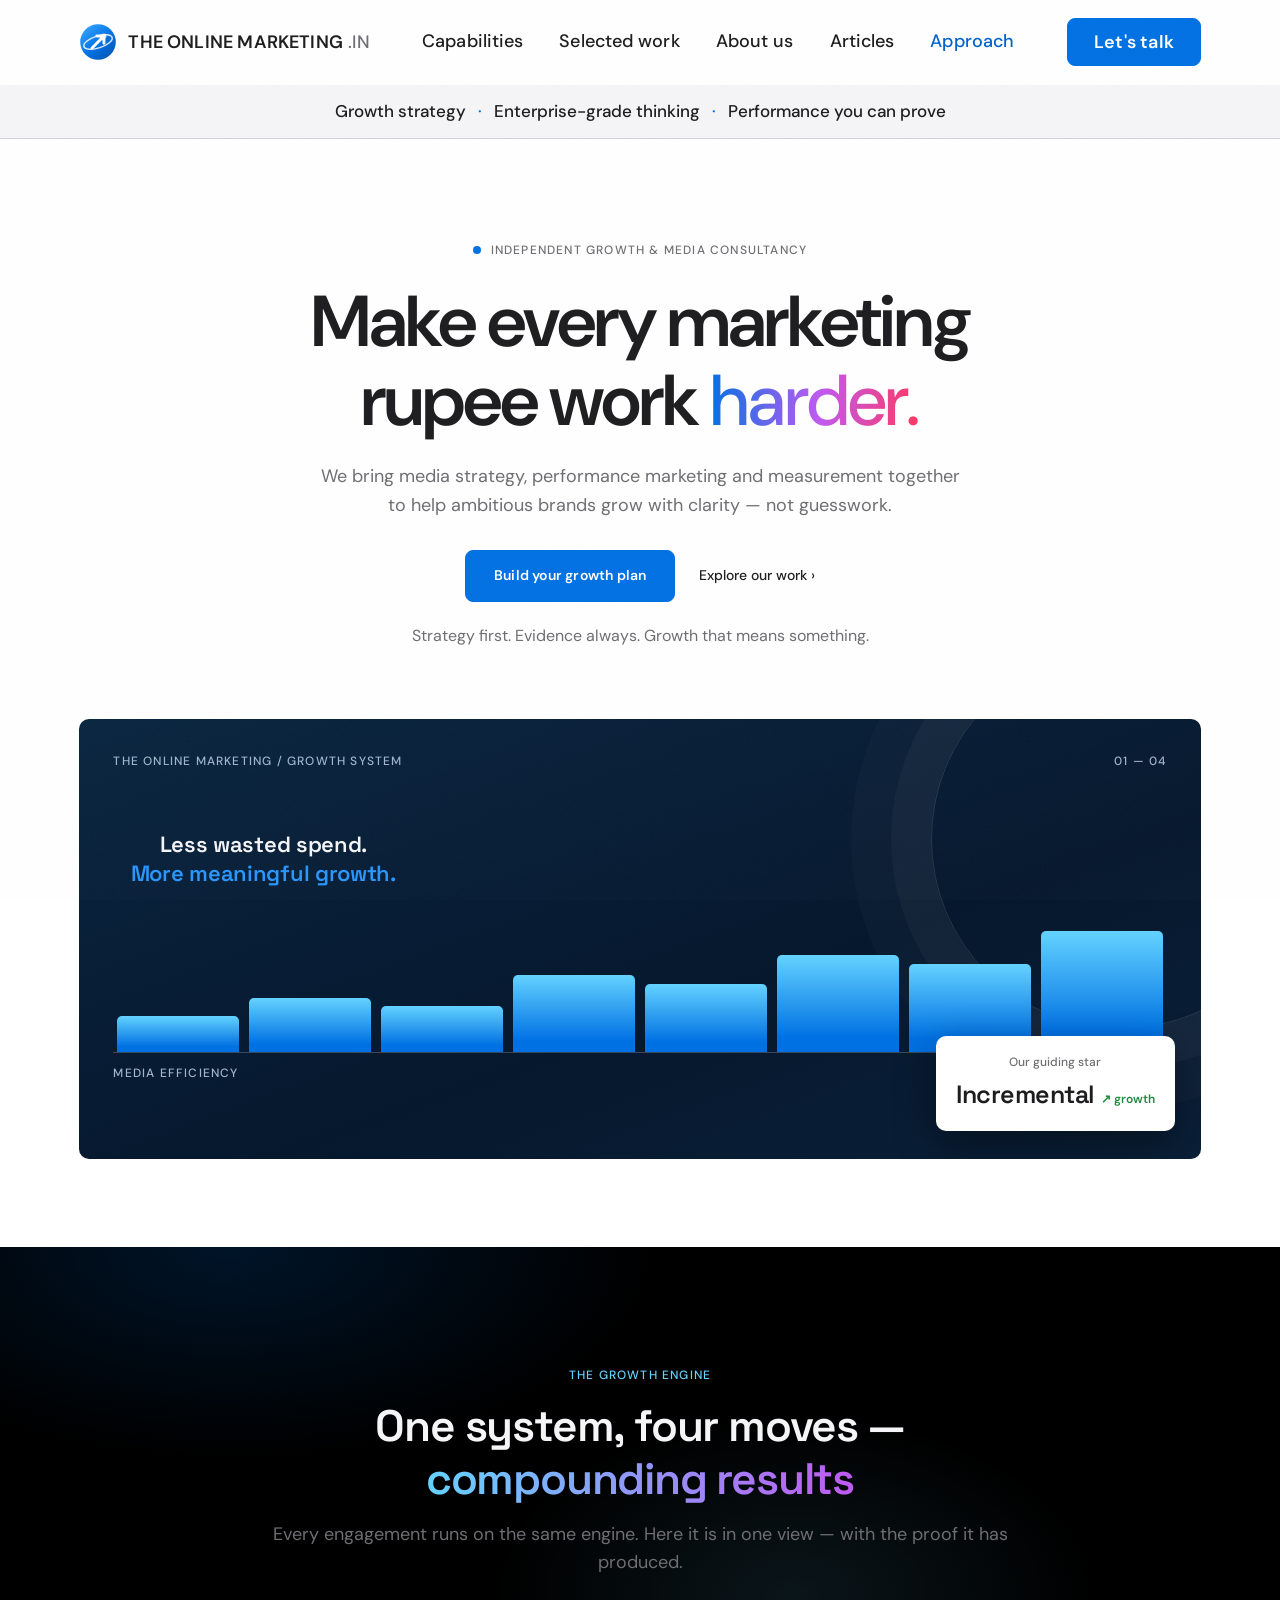
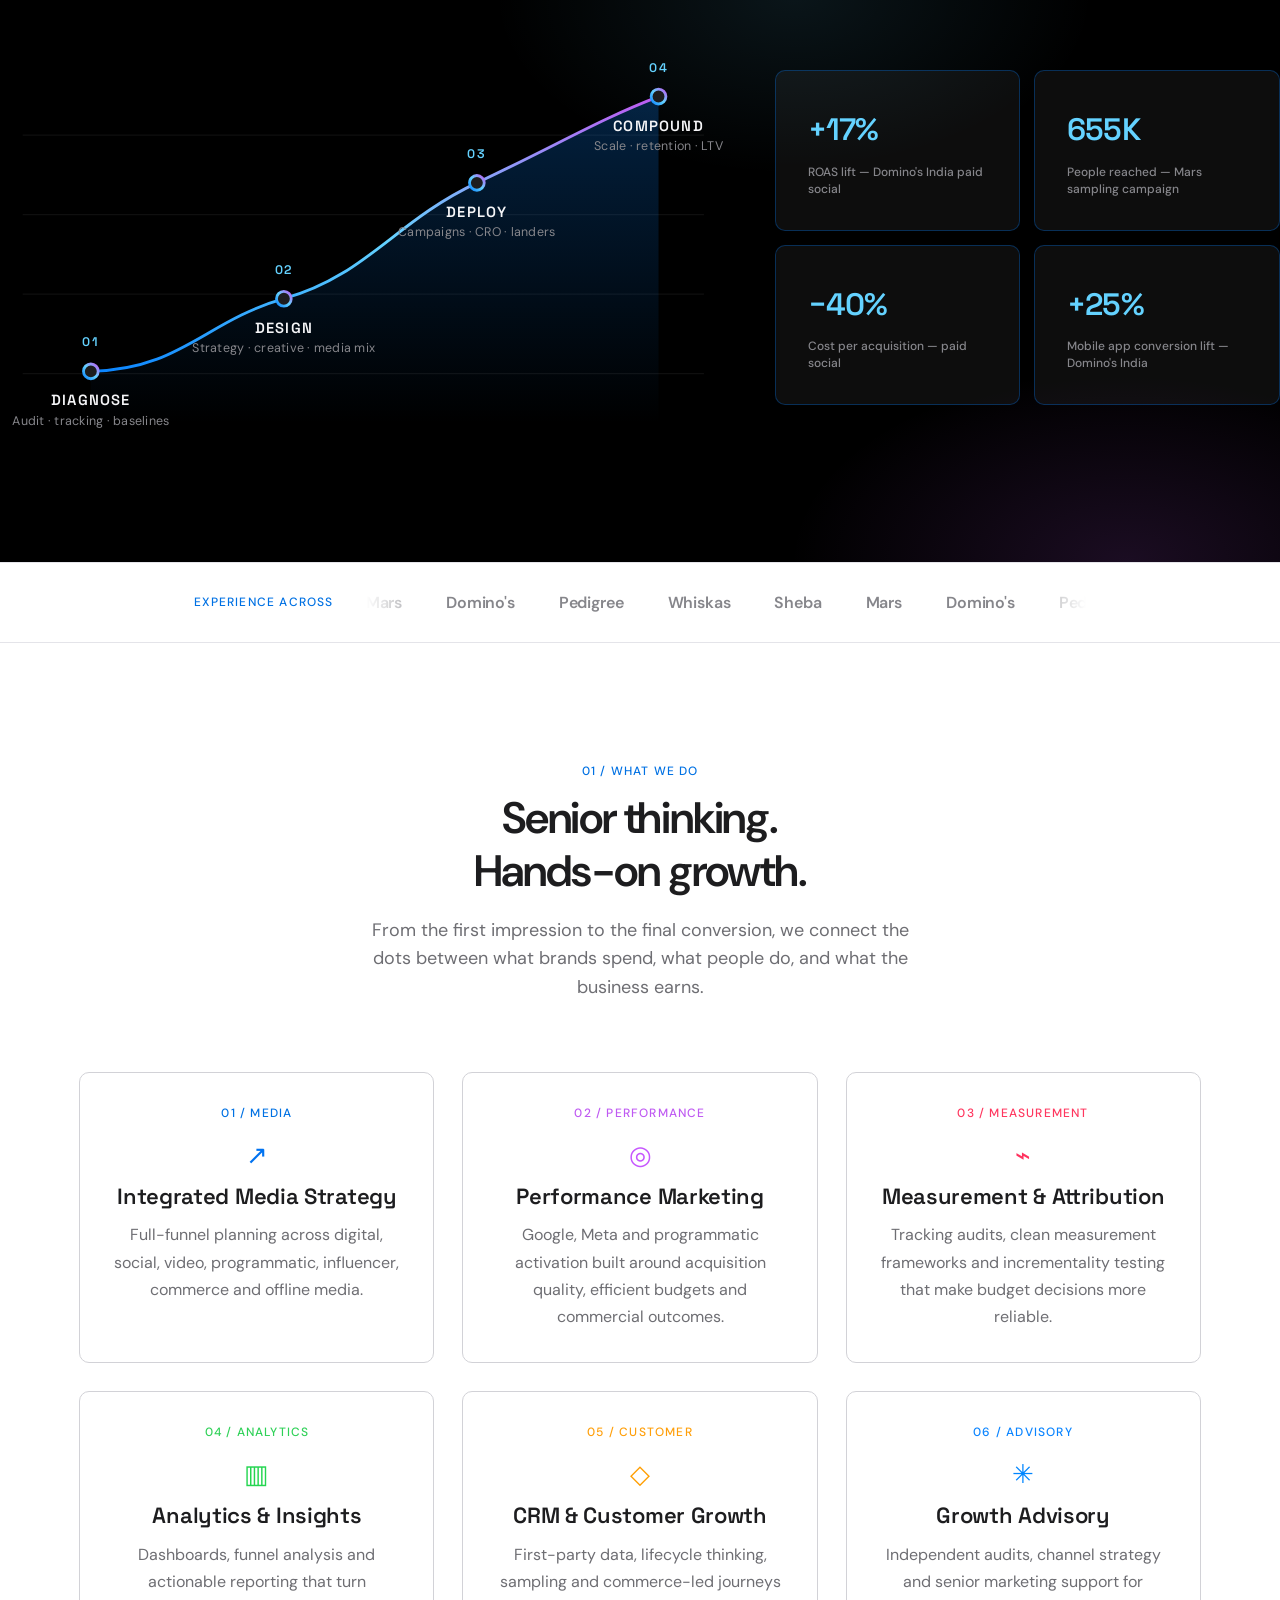
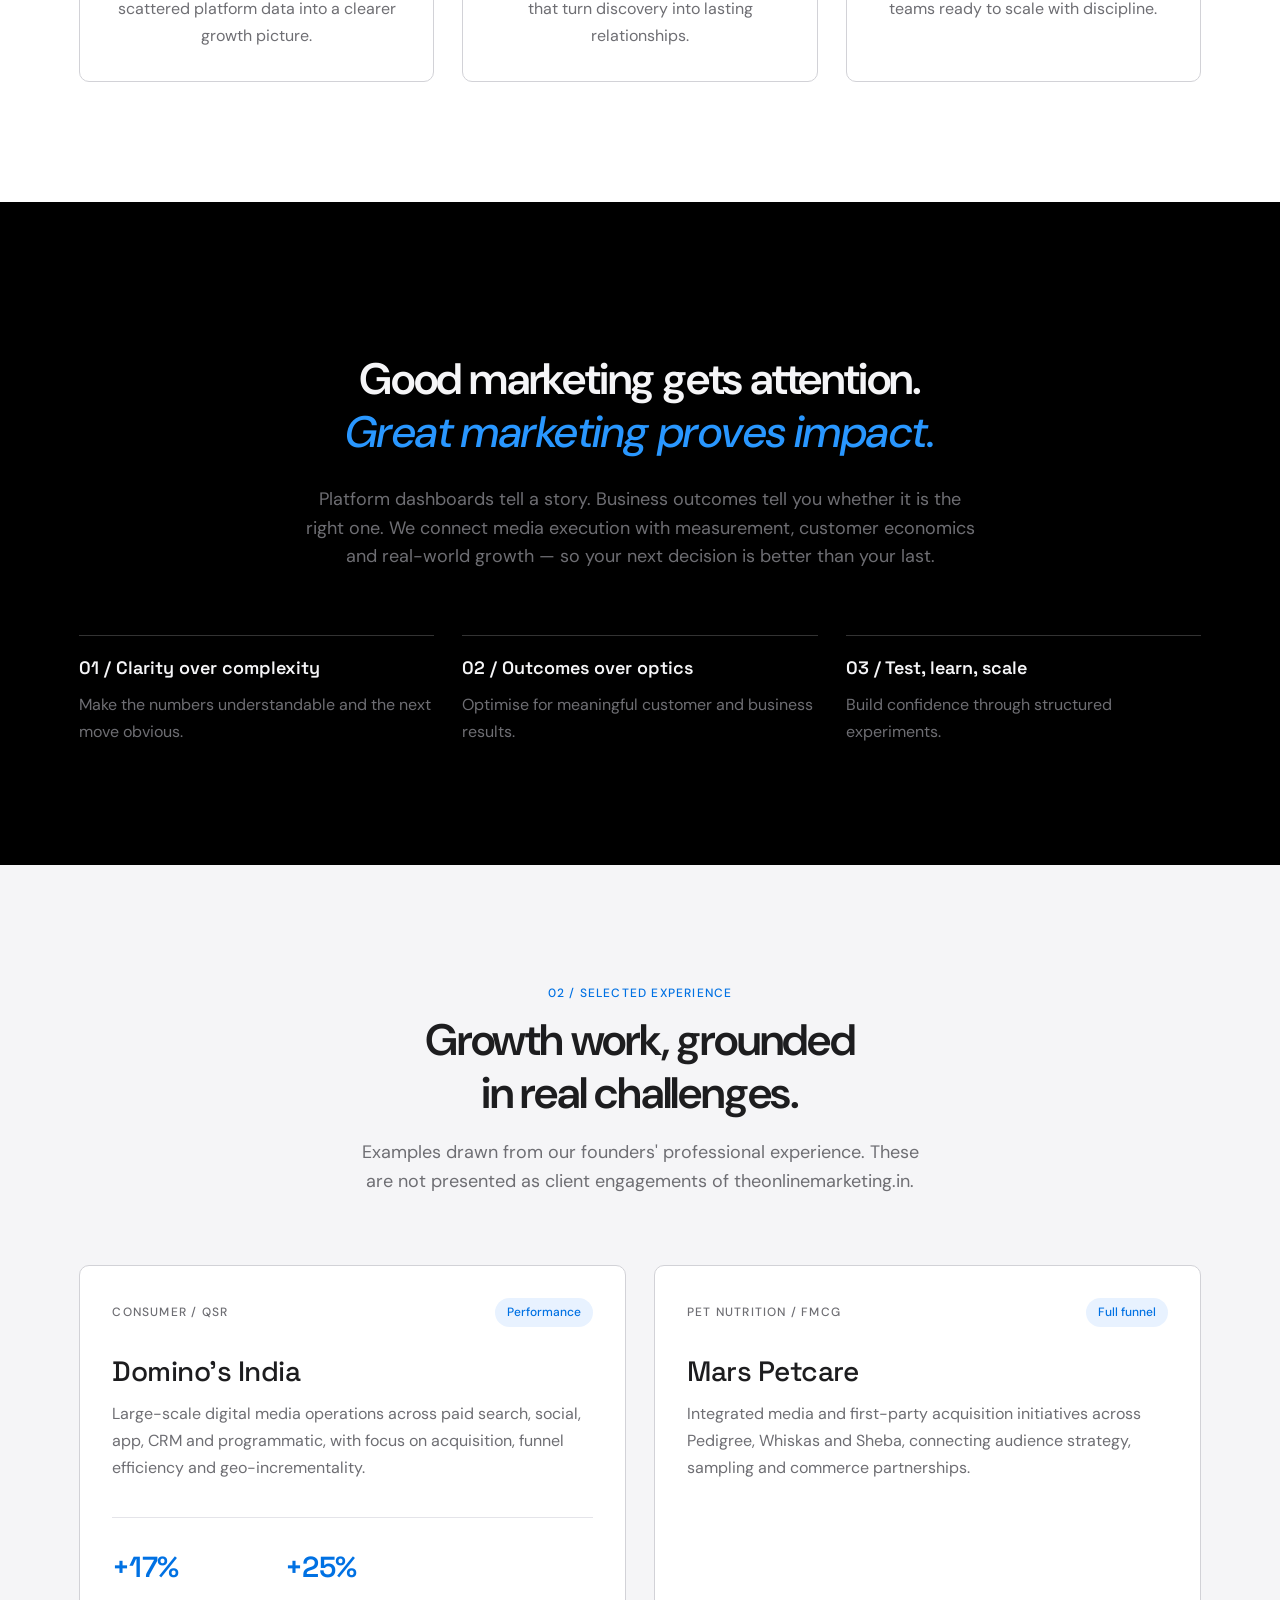
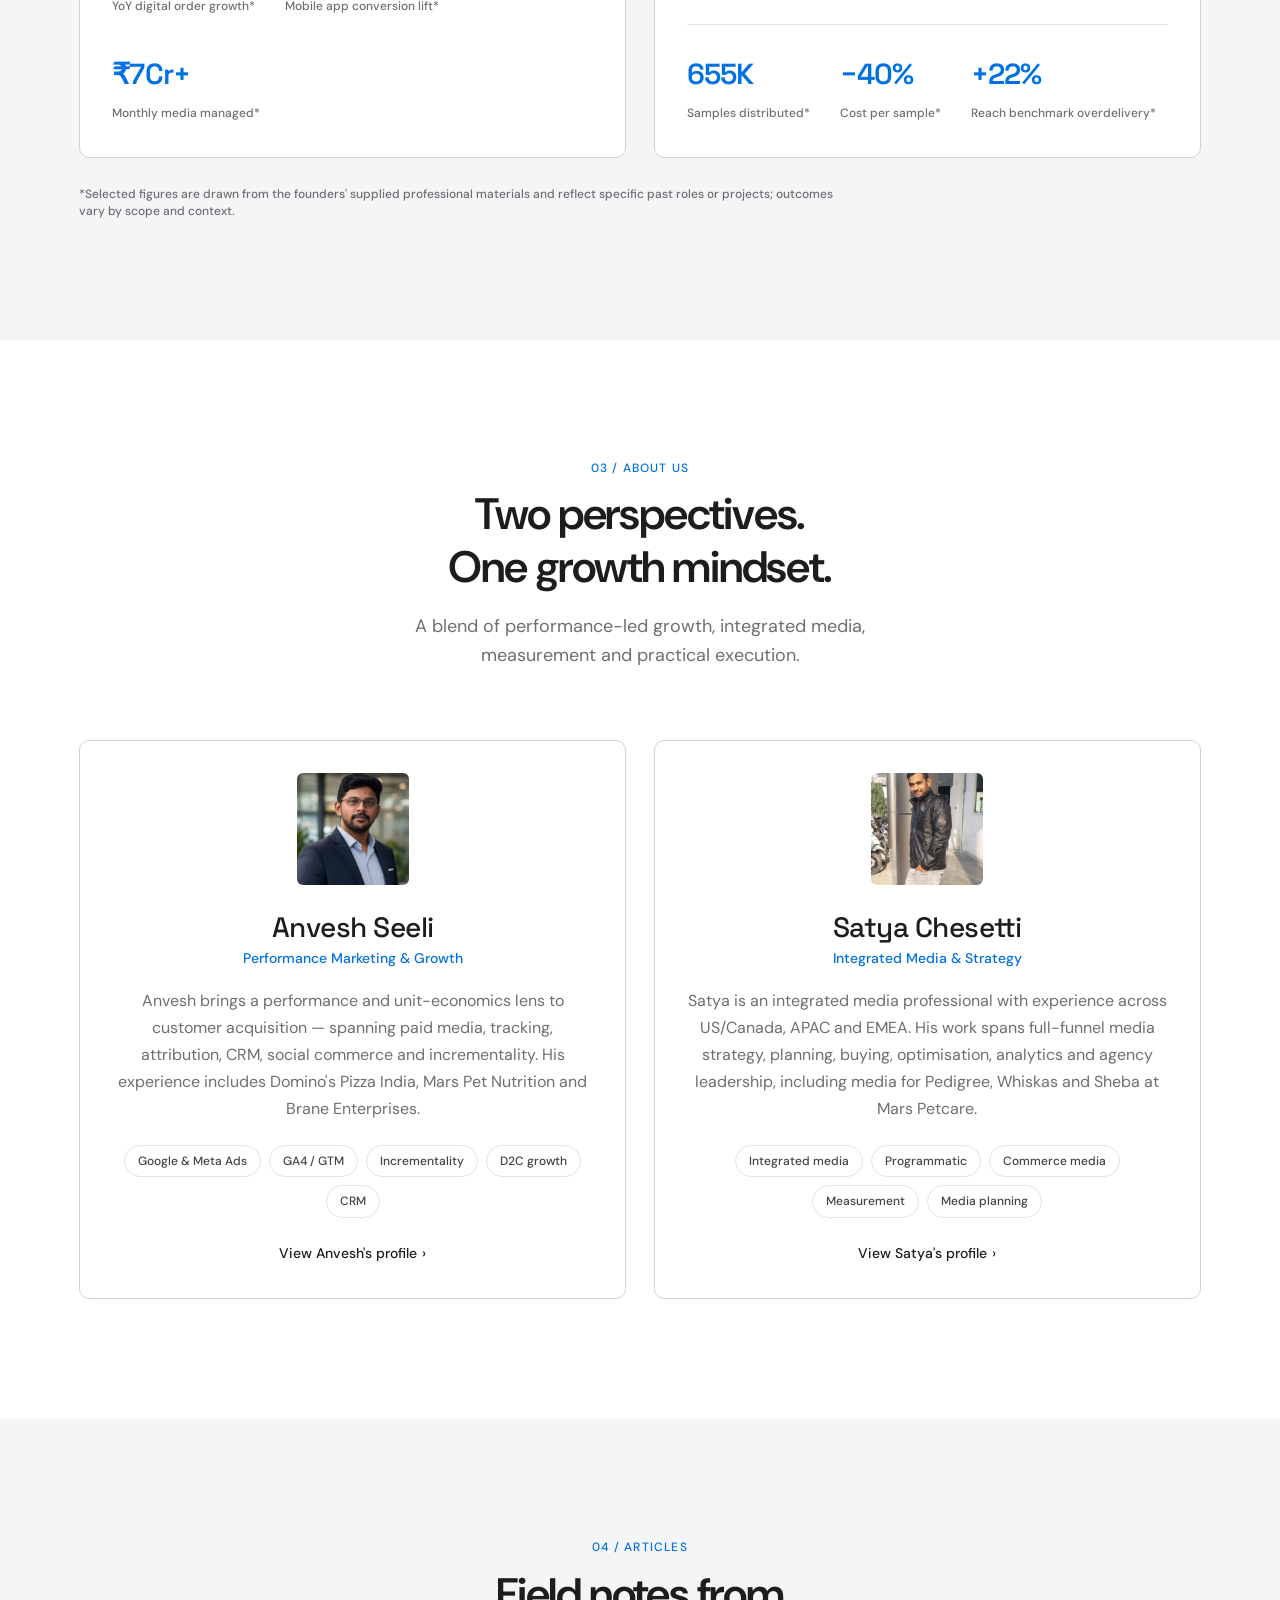
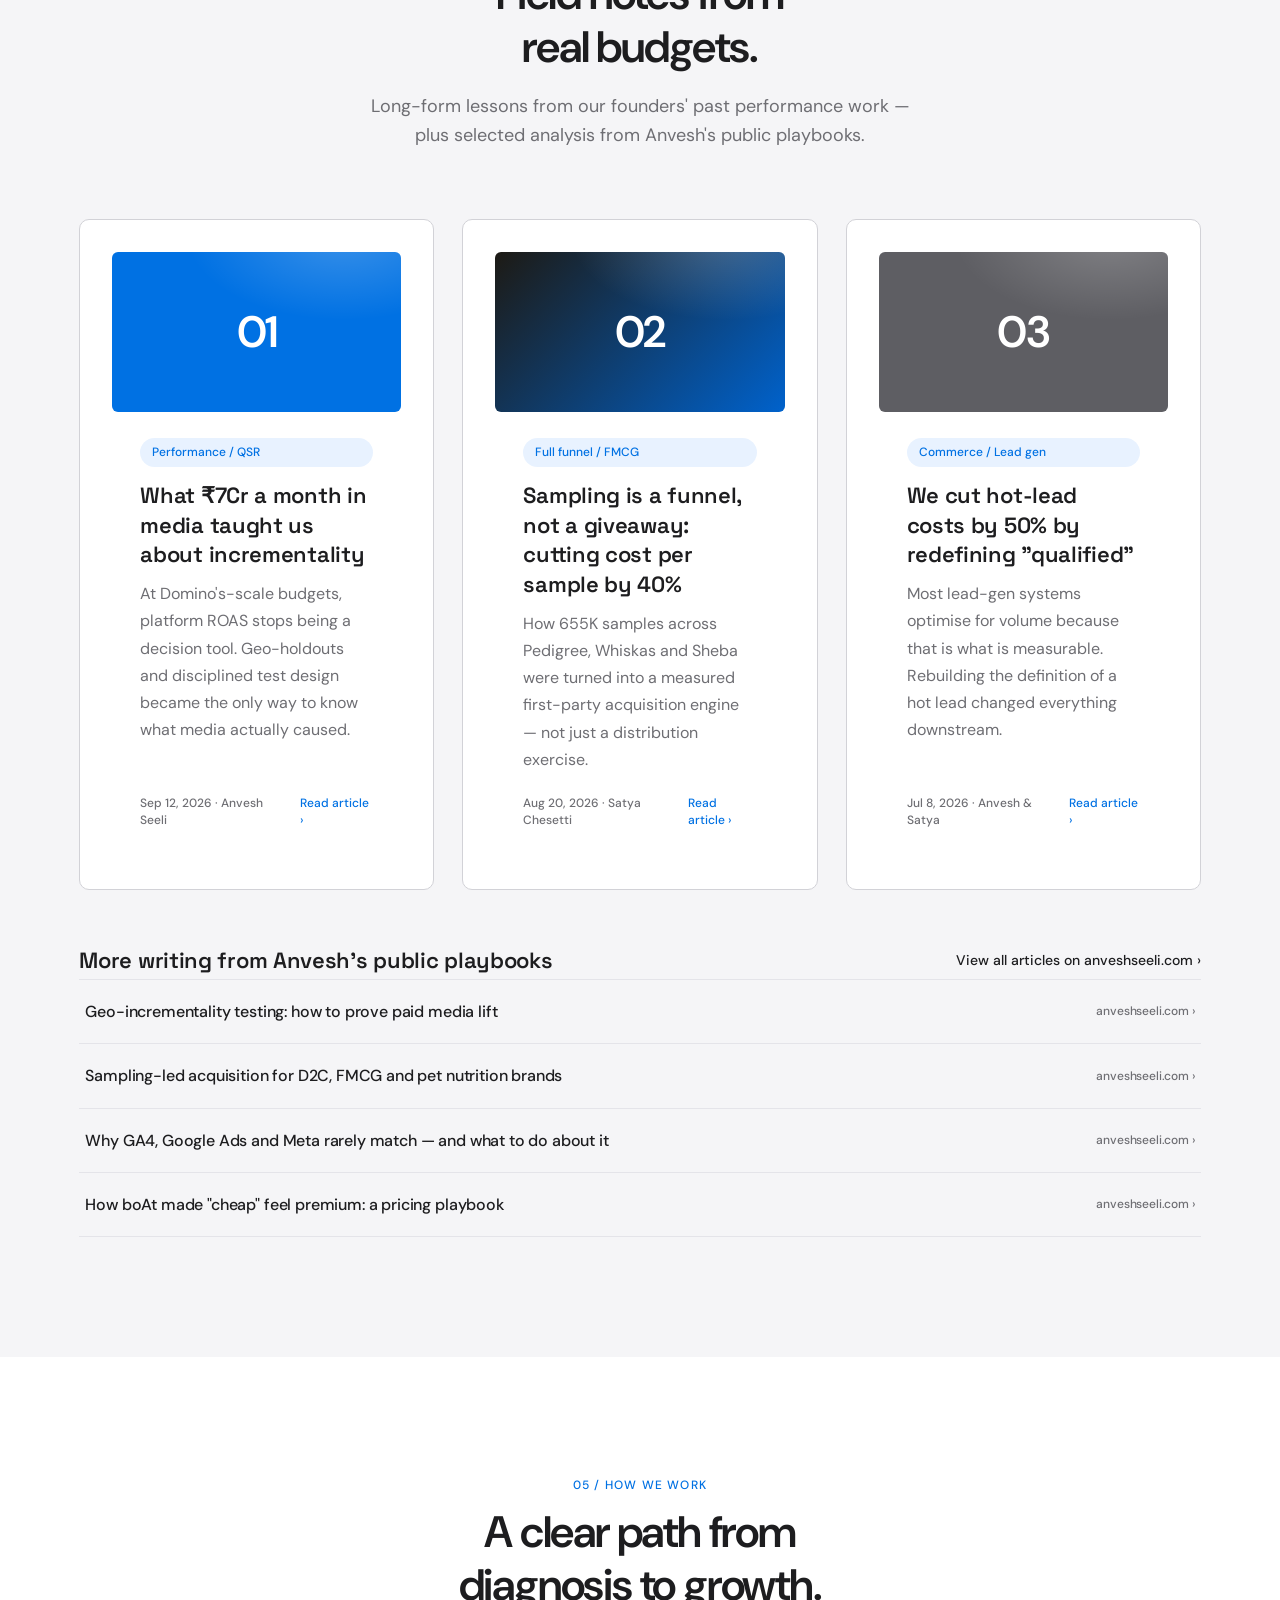
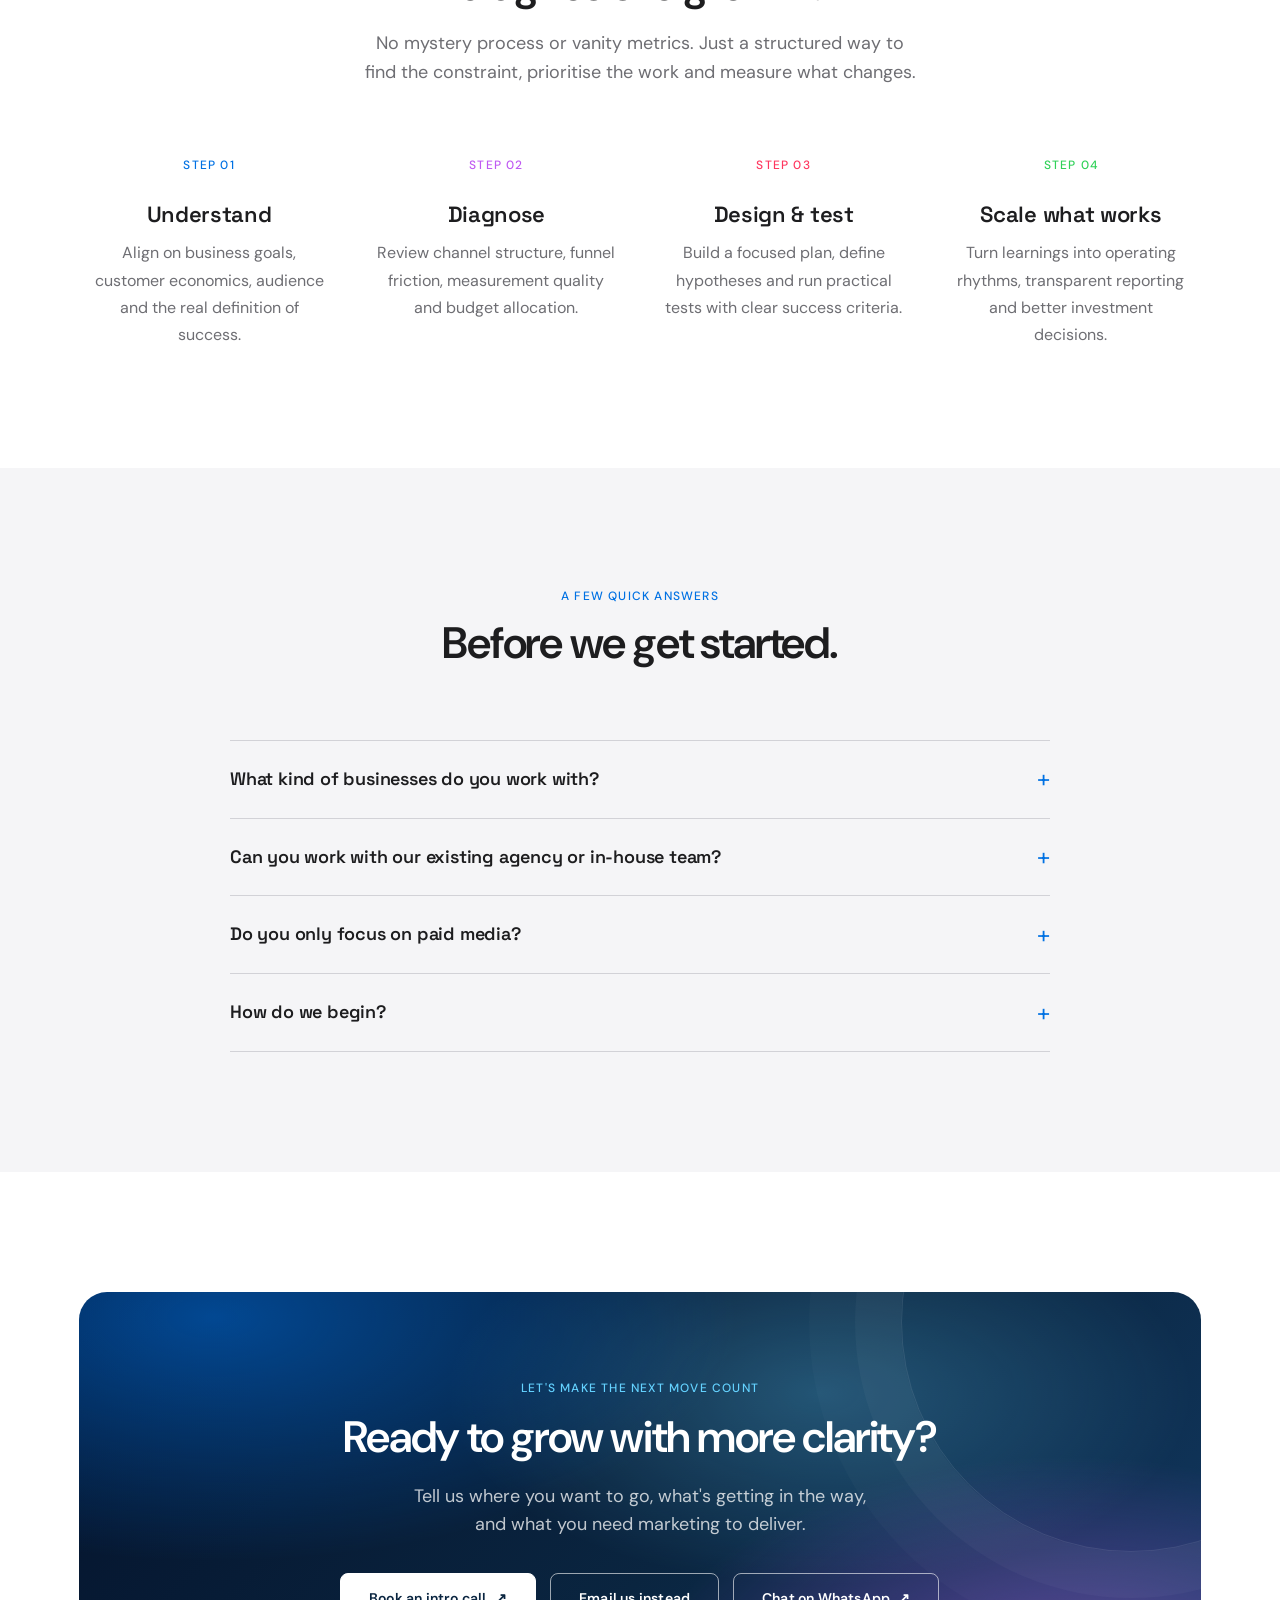
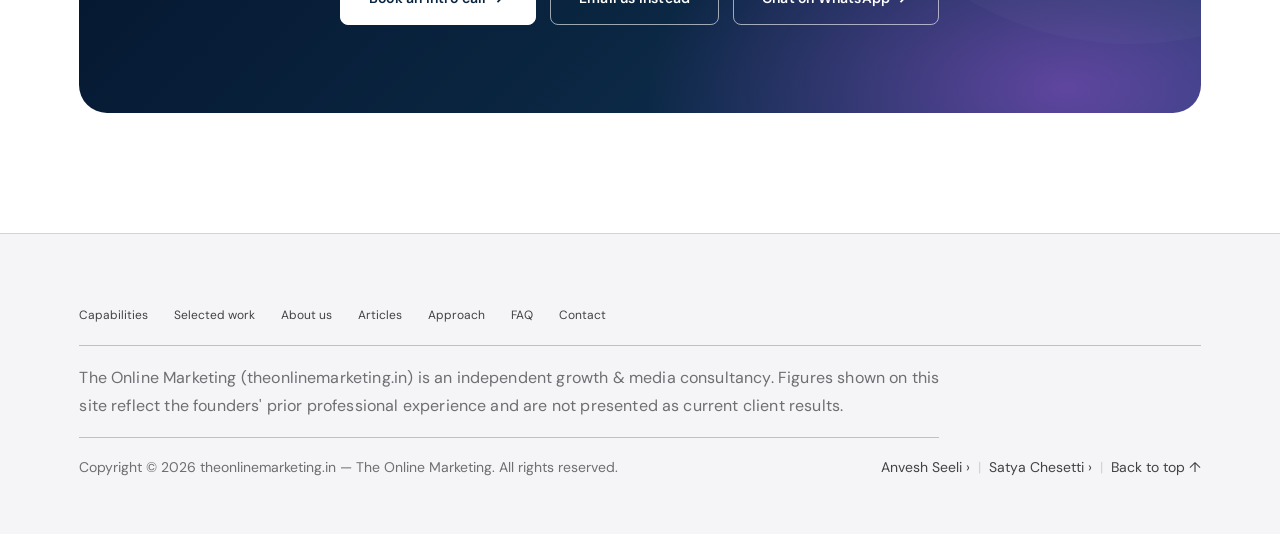
==== commit f933477e: "Add files via upload" ====
--- a/index.html
+++ b/index.html
@@ -19,7 +19,7 @@
 <link rel="canonical" href="https://theonlinemarketing.in/">
 
 <!-- Inline SVG favicon: blue circle + guiding-star arrow -->
-<link rel="icon" href="data:image/svg+xml,%3Csvg%20xmlns%3D%27http%3A%2F%2Fwww.w3.org%2F2000%2Fsvg%27%20viewBox%3D%270%200%2064%2064%27%3E%3Ccircle%20cx%3D%2732%27%20cy%3D%2732%27%20r%3D%2730%27%20fill%3D%27%23171717%27%2F%3E%3Cellipse%20cx%3D%2732%27%20cy%3D%2732%27%20rx%3D%2725%27%20ry%3D%2710%27%20transform%3D%27rotate%28-18%2032%2032%29%27%20fill%3D%27none%27%20stroke%3D%27%23b5a58a%27%20stroke-width%3D%272.5%27%2F%3E%3Cpath%20d%3D%27M22%2042%20L42%2022%20M42%2022%20H30%20M42%2022%20V34%27%20stroke%3D%27%23b5a58a%27%20stroke-width%3D%275%27%20fill%3D%27none%27%20stroke-linecap%3D%27round%27%20stroke-linejoin%3D%27round%27%2F%3E%3Ccircle%20cx%3D%2742%27%20cy%3D%2722%27%20r%3D%274%27%20fill%3D%27%23fff%27%2F%3E%3C%2Fsvg%3E">
+<link rel="icon" href="data:image/svg+xml,%3Csvg%20xmlns%3D%22http%3A%2F%2Fwww.w3.org%2F2000%2Fsvg%22%20viewBox%3D%220%200%2064%2064%22%3E%3Cdefs%3E%3ClinearGradient%20id%3D%22fg%22%20x1%3D%228%22%20y1%3D%224%22%20x2%3D%2256%22%20y2%3D%2260%22%20gradientUnits%3D%22userSpaceOnUse%22%3E%3Cstop%20stop-color%3D%22%2337a6ff%22%2F%3E%3Cstop%20offset%3D%22.55%22%20stop-color%3D%22%230071e3%22%2F%3E%3Cstop%20offset%3D%221%22%20stop-color%3D%22%230053b3%22%2F%3E%3C%2FlinearGradient%3E%3C%2Fdefs%3E%3Ccircle%20cx%3D%2232%22%20cy%3D%2232%22%20r%3D%2230%22%20fill%3D%22url%28%23fg%29%22%2F%3E%3Cellipse%20cx%3D%2232%22%20cy%3D%2232%22%20rx%3D%2225%22%20ry%3D%2210%22%20transform%3D%22rotate%28-18%2032%2032%29%22%20fill%3D%22none%22%20stroke%3D%22%23fff%22%20stroke-width%3D%222.5%22%20opacity%3D%22.85%22%2F%3E%3Cpath%20d%3D%22M22%2042%20L42%2022%20M42%2022%20H30%20M42%2022%20V34%22%20stroke%3D%22%23fff%22%20stroke-width%3D%225%22%20fill%3D%22none%22%20stroke-linecap%3D%22round%22%20stroke-linejoin%3D%22round%22%2F%3E%3Ccircle%20cx%3D%2242%22%20cy%3D%2222%22%20r%3D%224%22%20fill%3D%22%23fff%22%2F%3E%3C%2Fsvg%3E">
 
 <link rel="stylesheet" href="css/style.css">
 <link rel="preload" href="assets/fonts/space-grotesk-var.woff2" as="font" type="font/woff2" crossorigin>
@@ -67,7 +67,7 @@
   <div class="wrap nav-inner">
     <a class="logo" href="#top" aria-label="The Online Marketing — home">
       <span class="mark" aria-hidden="true">
-        <svg viewBox="0 0 64 64" fill="none" class="logo-svg"><circle cx="32" cy="32" r="30" fill="#171717"/><ellipse cx="32" cy="32" rx="25" ry="10" transform="rotate(-18 32 32)" stroke="#b5a58a" stroke-width="2.5" class="orbit"/><path d="M22 42 L42 22 M42 22 H30 M42 22 V34" stroke="#b5a58a" stroke-width="5" stroke-linecap="round" stroke-linejoin="round" class="arrow"/><circle cx="42" cy="22" r="4" fill="#ffffff" class="star"/></svg>
+        <svg viewBox="0 0 64 64" fill="none" class="logo-svg"><defs><linearGradient id="tomBlueNav" x1="8" y1="4" x2="56" y2="60" gradientUnits="userSpaceOnUse"><stop stop-color="#37a6ff"/><stop offset=".55" stop-color="#0071e3"/><stop offset="1" stop-color="#0053b3"/></linearGradient></defs><circle cx="32" cy="32" r="30" fill="url(#tomBlueNav)"/><ellipse cx="32" cy="32" rx="25" ry="10" transform="rotate(-18 32 32)" stroke="#ffffff" stroke-width="2.5" opacity=".85" class="orbit"/><path d="M22 42 L42 22 M42 22 H30 M42 22 V34" stroke="#ffffff" stroke-width="5" stroke-linecap="round" stroke-linejoin="round" class="arrow"/><circle cx="42" cy="22" r="4" fill="#ffffff" class="star"/></svg>
       </span>
       <span>THE ONLINE MARKETING<span class="thin">&nbsp;.IN</span></span>
     </a>
@@ -139,12 +139,8 @@
       <div class="engine-fig reveal">
         <svg class="engine-svg" viewBox="0 0 640 360" role="img" aria-label="Rising growth curve through four stages: Diagnose, Design, Deploy, Compound">
           <defs>
-            <linearGradient id="engineGold" x1="0" y1="1" x2="1" y2="0">
-              <stop offset="0" stop-color="#8f8268"/><stop offset=".55" stop-color="#b5a58a"/><stop offset="1" stop-color="#dcd2be"/>
-            </linearGradient>
-            <linearGradient id="engineArea" x1="0" y1="0" x2="0" y2="1">
-              <stop offset="0" stop-color="#b5a58a" stop-opacity=".22"/><stop offset="1" stop-color="#b5a58a" stop-opacity="0"/>
-            </linearGradient>
+            <linearGradient id="engineGold" x1="0" y1="1" x2="1" y2="0"><stop offset="0" stop-color="#0a84ff"/><stop offset=".5" stop-color="#64d2ff"/><stop offset="1" stop-color="#bf5af2"/></linearGradient>
+            <linearGradient id="engineArea" x1="0" y1="0" x2="0" y2="1"><stop offset="0" stop-color="#0a84ff" stop-opacity=".25"/><stop offset="1" stop-color="#0a84ff" stop-opacity="0"/></linearGradient>
           </defs>
           <g aria-hidden="true">
             <line class="gridline" x1="20" y1="90" x2="620" y2="90"/>
@@ -164,7 +160,7 @@
         <div class="engine-stat"><strong>+17%</strong><span>ROAS lift — Domino's India paid social</span></div>
         <div class="engine-stat"><strong>655K</strong><span>People reached — Mars sampling campaign</span></div>
         <div class="engine-stat"><strong>−40%</strong><span>Cost per acquisition — paid social</span></div>
-        <div class="engine-stat"><strong>4,000+</strong><span>Qualified leads — B2B pipeline build</span></div>
+        <div class="engine-stat"><strong>+25%</strong><span>Mobile app conversion lift — Domino's India</span></div>
       </div>
     </div>
   </section>
@@ -271,28 +267,6 @@
             <div class="metric"><strong>655K</strong><span>Samples distributed*</span></div>
             <div class="metric"><strong>−40%</strong><span>Cost per sample*</span></div>
             <div class="metric"><strong>+22%</strong><span>Reach benchmark overdelivery*</span></div>
-          </div>
-        </article>
-        <article class="case">
-          <div>
-            <div class="case-top"><span class="kicker">Commerce / E-commerce</span><span class="pill">Lead quality</span></div>
-            <h3>Commerce growth systems</h3>
-            <p>Experience across marketplace campaigns, high-intent lead acquisition, performance analysis and operational improvements across commerce environments.</p>
-          </div>
-          <div class="metrics">
-            <div class="metric"><strong>50%+</strong><span>Reported hot-lead cost reduction*</span></div>
-            <div class="metric"><strong>4,000+</strong><span>Validated leads in pilot*</span></div>
-          </div>
-        </article>
-        <article class="case">
-          <div>
-            <div class="case-top"><span class="kicker">B2B / SaaS</span><span class="pill">Go-to-market</span></div>
-            <h3>Brane Enterprises</h3>
-            <p>Marketing operating models, funnel tracking, onboarding analytics and cross-functional coordination for technology and product-led initiatives.</p>
-          </div>
-          <div class="metrics">
-            <div class="metric"><strong>Full-funnel</strong><span>Tracking approach*</span></div>
-            <div class="metric"><strong>Cross-team</strong><span>GTM collaboration*</span></div>
           </div>
         </article>
       </div>
@@ -323,7 +297,6 @@
           <div class="role">Integrated Media &amp; Strategy</div>
           <p>Satya is an integrated media professional with experience across US/Canada, APAC and EMEA. His work spans full-funnel media strategy, planning, buying, optimisation, analytics and agency leadership, including media for Pedigree, Whiskas and Sheba at Mars Petcare.</p>
           <div class="tags"><span>Integrated media</span><span>Programmatic</span><span>Commerce media</span><span>Measurement</span><span>Media planning</span></div>
-          <p class="micro">Experience includes Mars Petcare, Merkle and VDX.tv / Exponential.</p>
           <a class="profile-link" href="https://www.linkedin.com/in/v-s-shankara-satya-narayana-chesetti-399a13a7/" target="_blank" rel="noreferrer">View Satya's profile <span aria-hidden="true">›</span></a>
         </article>
       </div>
--- a/css/style.css
+++ b/css/style.css
@@ -14,7 +14,7 @@
 /* ============================================================
    THE ONLINE MARKETING (theonlinemarketing.in) — shared stylesheet (home + article pages)
    Theme: apple.com-style premium.
-   Flat surfaces (#fff / #f5f3ee / #000), frosted slim nav,
+   Flat surfaces (#fff / #f5f5f7 / #000), frosted slim nav,
    centered hero typography, full-bleed colour bands, rounded
    tiles, champagne-gold accent #B5A58A on ivory & charcoal,
    hairline separators, light Apple-style footer.
@@ -29,19 +29,19 @@
 
 /* ---------- 1. Tokens & reset ---------- */
 :root{
-  --bg:#f5f3ee;
+  --bg:#ffffff;
   --paper:#ffffff;
-  --ink:#171717;
-  --soft:#3d3c38;
-  --muted:#77766f;
-  --line:#dddad2;
-  --line-soft:#e7e4dc;
-  --blue:#171717;
-  --blue-hover:#333333;
-  --blue-dark:#b5a58a;      /* Apple link blue on dark surfaces */
-  --blue-soft:#eae7e0;
-  --green:#6f7d57;
-  --black:#222222;
+  --ink:#1d1d1f;
+  --soft:#424245;
+  --muted:#6e6e73;
+  --line:#d2d2d7;
+  --line-soft:#e4e4e9;
+  --blue:#0071e3;
+  --blue-hover:#0077ed;
+  --blue-dark:#2997ff;      /* Apple link blue on dark surfaces */
+  --blue-soft:#e8f2ff;
+  --green:#248a3d;
+  --black:#000000;
   --nav-h:84px;
   --radius:10px;
   --radius-lg:10px;
@@ -62,14 +62,14 @@
 h1,h2,h3,p{margin:0}
 ul{margin:0;padding:0;list-style:none}
 svg{display:block}
-::selection{background:rgba(181,165,138,.35)}
+::selection{background:rgba(0,113,227,.35)}
 
 /* ---------- 2. Base + utilities ---------- */
 .wrap{width:min(1080px,100% - 48px);margin-inline:auto}
 .band{padding:96px 0}
 .band-white{background:var(--paper)}
 .band-gray{background:var(--bg)}
-.band-dark{background:var(--black);color:#f5f3ee}
+.band-dark{background:var(--black);color:#f5f5f7}
 
 .kicker{
   font-size:12px;font-weight:600;letter-spacing:.12em;
@@ -113,10 +113,10 @@
 .btn:hover{background:var(--blue-hover)}
 .btn:active{transform:scale(.98)}
 .btn .arw{font-weight:400}
-.btn.ghost{background:transparent;border-color:rgba(255,255,255,.4);color:#f5f3ee}
+.btn.ghost{background:transparent;border-color:rgba(255,255,255,.4);color:#f5f5f7}
 .btn.ghost:hover{background:rgba(255,255,255,.08);border-color:rgba(255,255,255,.7)}
 .btn.light{background:var(--paper);color:var(--ink)}
-.btn.light:hover{background:#eae7e0}
+.btn.light:hover{background:#f5f5f7}
 
 .skip-link{
   position:absolute;left:-9999px;top:0;z-index:300;
@@ -145,7 +145,7 @@
 }
 .mark svg{width:12px;height:12px}
 
-.navlinks{display:flex;align-items:center;justify-content:center;gap:34px;font-size:12px;font-weight:400;color:rgba(23,23,23,.88)}
+.navlinks{display:flex;align-items:center;justify-content:center;gap:34px;font-size:12px;font-weight:400;color:rgba(29,29,31,.88)}
 .navlinks a{padding:4px 0;transition:color .2s}
 .navlinks a:hover{color:var(--blue)}
 .navlinks a.active{color:var(--blue);font-weight:500}
@@ -189,8 +189,8 @@
 .visual-wrap{max-width:1020px;margin:70px auto 0}
 .visual{
   position:relative;min-height:440px;border-radius:var(--radius-lg);
-  background:linear-gradient(160deg,#2a2a2a 0%,#1f1f1f 60%,#262626 100%);
-  color:#f5f3ee;padding:34px;overflow:hidden;isolation:isolate;
+  background:linear-gradient(160deg,#0a2540 0%,#06182e 60%,#0a2038 100%);
+  color:#f5f5f7;padding:34px;overflow:hidden;isolation:isolate;
 }
 .visual::before{
   content:"";position:absolute;width:380px;height:380px;
@@ -200,7 +200,7 @@
 }
 .visual-top{
   display:flex;justify-content:space-between;gap:12px;
-  font-size:12px;letter-spacing:.14em;text-transform:uppercase;color:#9b9a92;
+  font-size:12px;letter-spacing:.14em;text-transform:uppercase;color:#86868b;
 }
 .chart-title{
   font-size:20px;line-height:1.14;letter-spacing:-.03em;
@@ -213,7 +213,7 @@
 }
 .bar{
   flex:1;height:var(--h);border-radius:5px 5px 0 0;
-  background:linear-gradient(180deg,#c4b69c 0%,#8f8268 85%);
+  background:linear-gradient(180deg,#64d2ff 0%,#0071e3 85%);
   transition:height 1s var(--ease) var(--bd,0s);
 }
 .bar:nth-child(1){--bd:0ms}   .bar:nth-child(2){--bd:70ms}
@@ -224,7 +224,7 @@
 .js .chart.in .bar{height:var(--h)}
 .chart-foot{
   display:flex;justify-content:space-between;gap:12px;
-  font-size:12px;letter-spacing:.1em;text-transform:uppercase;color:#9b9a92;margin-top:12px;
+  font-size:12px;letter-spacing:.1em;text-transform:uppercase;color:#86868b;margin-top:12px;
 }
 .floating{
   position:absolute;right:26px;bottom:28px;
@@ -238,7 +238,7 @@
 .trust{background:var(--paper);border-top:1px solid var(--line-soft);border-bottom:1px solid var(--line-soft);padding:26px 0}
 .trust-inner{display:flex;justify-content:center;align-items:center;gap:20px 44px;flex-wrap:wrap;text-align:center}
 .trust-label{font-size:12px;font-weight:600;letter-spacing:.12em;text-transform:uppercase;color:var(--muted)}
-.brands{display:flex;gap:36px;flex-wrap:wrap;justify-content:center;align-items:center;font-size:16px;font-weight:600;letter-spacing:-.01em;color:#9b9a92}
+.brands{display:flex;gap:36px;flex-wrap:wrap;justify-content:center;align-items:center;font-size:16px;font-weight:600;letter-spacing:-.01em;color:#86868b}
 .brands span{transition:color .2s}
 .brands span:hover{color:var(--ink)}
 
@@ -263,11 +263,11 @@
   font-weight:600;max-width:880px;margin:14px auto 0;text-wrap:balance;
 }
 .manifesto h2 em{font-style:normal;color:var(--blue-dark)}
-.manifesto .m-lead{color:#9b9a92;max-width:680px;margin:26px auto 0;font-size:16px;line-height:1.6}
+.manifesto .m-lead{color:#86868b;max-width:680px;margin:26px auto 0;font-size:16px;line-height:1.6}
 .principles{display:grid;grid-template-columns:repeat(3,1fr);gap:28px;max-width:920px;margin:64px auto 0;text-align:left}
 .principle{border-top:1px solid rgba(255,255,255,.2);padding-top:18px}
-.principle b{font-size:16px;color:#f5f3ee;font-weight:600;display:block}
-.principle p{font-size:14px;margin-top:8px;color:#9b9a92;line-height:1.6}
+.principle b{font-size:16px;color:#f5f5f7;font-weight:600;display:block}
+.principle p{font-size:14px;margin-top:8px;color:#86868b;line-height:1.6}
 
 /* ---------- 7. Work / About / Articles ---------- */
 .work-grid{display:grid;grid-template-columns:1fr 1fr;gap:14px}
@@ -331,7 +331,7 @@
   background:radial-gradient(260px 140px at 80% -10%,rgba(255,255,255,.22),transparent 60%);
 }
 .thumb.t1{background:var(--blue)}
-.thumb.t2{background:#171717}
+.thumb.t2{background:#1d1d1f}
 .thumb.t3{background:#5e5e63}
 .article-card .body{padding:26px 28px 28px;display:flex;flex-direction:column;flex:1;text-align:left}
 .article-card h3{font-size:20px;letter-spacing:-.02em;font-weight:600;line-height:1.28;margin-top:14px}
@@ -384,7 +384,7 @@
 
 .cta{
   position:relative;overflow:hidden;text-align:center;
-  background:var(--black);color:#f5f3ee;border-radius:var(--radius-lg);
+  background:var(--black);color:#f5f5f7;border-radius:var(--radius-lg);
   padding:88px 48px;
 }
 .cta::before{
@@ -397,7 +397,7 @@
   font-size:clamp(38px,5vw,62px);letter-spacing:-.035em;line-height:1.05;
   font-weight:600;margin:14px auto 0;max-width:680px;text-wrap:balance;
 }
-.cta p{font-size:16px;line-height:1.6;color:#9b9a92;max-width:480px;margin:18px auto 0}
+.cta p{font-size:16px;line-height:1.6;color:#86868b;max-width:480px;margin:18px auto 0}
 .cta-actions{display:flex;justify-content:center;gap:14px;flex-wrap:wrap;margin-top:34px;position:relative}
 
 /* ---------- 9. Footer (apple.com light) ---------- */
@@ -542,7 +542,7 @@
   opacity:1;transform:none;
   transition:opacity .8s ease var(--d,0s),transform .8s var(--ease) var(--d,0s);
 }
-:focus-visible{outline:3px solid rgba(181,165,138,.65);outline-offset:3px;border-radius:6px}
+:focus-visible{outline:3px solid rgba(0,113,227,.65);outline-offset:3px;border-radius:6px}
 @media (prefers-reduced-motion:reduce){
   html{scroll-behavior:auto}
   *,*::before,*::after{
@@ -613,7 +613,7 @@
 /* --- Scroll progress bar --- */
 .progress{
   position:fixed;top:0;left:0;height:3px;width:0;z-index:300;
-  background:linear-gradient(90deg,#8f8268,#b5a58a);
+  background:linear-gradient(90deg,#0071e3,#bf5af2);
 }
 .nav.scrolled{box-shadow:0 6px 24px rgba(0,0,0,.08)}
 
@@ -699,22 +699,22 @@
 
 /* Warm ivory surfaces + champagne gold accent */
 :root{
-  --bg:#f5f3ee;
-  --line:#dddad2;
-  --line-soft:#dddad2;
-  --gold:#b5a58a;
-  --gold-bright:#b5a58a;
-  --gold-grad:linear-gradient(90deg,#b5a58a,#8f8268);
-}
-::selection{background:rgba(181,165,138,.25)}
-.band-dark,.manifesto,.cta{background:#222222}
-.ribbon{background:#f5f3ee}
+  --bg:#ffffff;
+  --line:#d2d2d7;
+  --line-soft:#d2d2d7;
+  --gold:#0071e3;
+  --gold-bright:#0071e3;
+  --gold-grad:linear-gradient(90deg,#0071e3,#0062cc);
+}
+::selection{background:rgba(0,113,227,.25)}
+.band-dark,.manifesto,.cta{background:#1d1d1f}
+.ribbon{background:#f5f5f7}
 
 /* Gold kickers with champagne hairline */
 .kicker{color:var(--gold)}
 .kicker::before{content:"";width:26px;height:1px;background:var(--gold-grad);flex:none}
 .band-dark .kicker,.cta .kicker{color:var(--gold-bright)}
-.band-dark .kicker::before,.cta .kicker::before{background:linear-gradient(90deg,#b5a58a,#8f8268)}
+.band-dark .kicker::before,.cta .kicker::before{background:linear-gradient(90deg,#0071e3,#0062cc)}
 
 /* Editorial italic accents — same family, luxury contrast via style+color */
 .hero h1 em,.manifesto h2 em{
@@ -734,9 +734,9 @@
 }
 
 /* Champagne hairlines in footer + gold article thumb */
-.footer-nav{border-bottom-color:rgba(181,165,138,.35)}
-.footer-note{border-bottom-color:rgba(181,165,138,.35)}
-.thumb.t2{background:linear-gradient(135deg,#1d1a14 0%,#8f8268 100%)}
+.footer-nav{border-bottom-color:rgba(0,113,227,.35)}
+.footer-note{border-bottom-color:rgba(0,113,227,.35)}
+.thumb.t2{background:linear-gradient(135deg,#1d1a14 0%,#0062cc 100%)}
 
 /* Gold focus on interactive editorial elements */
 .ext-list a:hover{color:var(--gold)}
@@ -781,20 +781,20 @@
 /* Gold ring on card hover */
 .case,.founder,.article-card{border:1px solid transparent}
 .case:hover,.founder:hover,.article-card:hover{
-  border-color:rgba(181,165,138,.38);
-  box-shadow:inset 0 1px 0 rgba(255,255,255,.9),0 0 0 4px rgba(181,165,138,.08),0 28px 64px rgba(20,16,8,.14);
+  border-color:rgba(0,113,227,.38);
+  box-shadow:inset 0 1px 0 rgba(255,255,255,.9),0 0 0 4px rgba(0,113,227,.08),0 28px 64px rgba(20,16,8,.14);
 }
 
 /* Nav: champagne hairline when scrolled */
-.nav.scrolled{border-bottom-color:rgba(181,165,138,.35);box-shadow:0 8px 30px rgba(20,16,8,.07)}
+.nav.scrolled{border-bottom-color:rgba(0,113,227,.35);box-shadow:0 8px 30px rgba(20,16,8,.07)}
 
 /* Black & champagne author chips */
-.mini{background:#222222 !important;color:#b5a58a !important;box-shadow:0 6px 16px rgba(0,0,0,.25) !important}
-.initials{background:#222222;color:#b5a58a;box-shadow:0 10px 26px rgba(0,0,0,.22),inset 0 1px 0 rgba(255,255,255,.12)}
+.mini{background:#1d1d1f !important;color:#0071e3 !important;box-shadow:0 6px 16px rgba(0,0,0,.25) !important}
+.initials{background:#1d1d1f;color:#0071e3;box-shadow:0 10px 26px rgba(0,0,0,.22),inset 0 1px 0 rgba(255,255,255,.12)}
 
 /* Dark bands: faint champagne aura */
 .band-dark,.cta{
-  background:radial-gradient(760px 380px at 82% -12%,rgba(181,165,138,.14),transparent 60%),#222222;
+  background:radial-gradient(760px 380px at 82% -12%,rgba(0,113,227,.14),transparent 60%),#1d1d1f;
 }
 
 /* Magnetic buttons (JS-driven translate) */
@@ -829,13 +829,13 @@
    ============================================================ */
 .engine{position:relative;overflow:hidden}
 .engine::before{content:"";position:absolute;inset:0;pointer-events:none;background:
-  radial-gradient(680px 340px at 18% 0%,rgba(181,165,138,.10),transparent 62%),
-  radial-gradient(560px 320px at 88% 100%,rgba(181,165,138,.07),transparent 60%)}
+  radial-gradient(680px 340px at 18% 0%,rgba(0,113,227,.10),transparent 62%),
+  radial-gradient(560px 320px at 88% 100%,rgba(0,113,227,.07),transparent 60%)}
 .engine-head{max-width:760px;margin:0 auto 56px;text-align:center;position:relative}
 .engine-head .kicker{justify-content:center}
-.engine-head h2{font-size:clamp(26px,3.4vw,42px);line-height:1.1;letter-spacing:-.03em;margin-top:16px;color:#f5f3ee}
+.engine-head h2{font-size:clamp(26px,3.4vw,42px);line-height:1.1;letter-spacing:-.03em;margin-top:16px;color:#f5f5f7}
 .engine-head h2 em{font-style:italic;color:var(--gold-bright)}
-.engine-sub{font-size:16px;color:#9b9a92;margin-top:14px;line-height:1.6}
+.engine-sub{font-size:16px;color:#86868b;margin-top:14px;line-height:1.6}
 .engine-grid{display:grid;grid-template-columns:1.2fr .8fr;gap:52px;align-items:center;max-width:1120px;margin:0 auto;position:relative}
 .engine-fig{min-width:0}
 .engine-svg{width:100%;height:auto;display:block}
@@ -848,22 +848,22 @@
 .engine.in .engine-area{opacity:1}
 .node{opacity:0;transition:opacity .55s ease;transition-delay:calc(var(--nd,0) * 380ms + 500ms)}
 .engine.in .node{opacity:1}
-.node .dot{fill:#222222;stroke:url(#engineGold);stroke-width:2.5;
+.node .dot{fill:#1d1d1f;stroke:url(#engineGold);stroke-width:2.5;
   transform:scale(0);transform-box:fill-box;transform-origin:center;
   transition:transform .55s cubic-bezier(.34,1.56,.64,1);transition-delay:calc(var(--nd,0) * 380ms + 500ms)}
 .engine.in .node .dot{transform:scale(1)}
-.node .halo{fill:none;stroke:rgba(181,165,138,.4);stroke-width:1;opacity:0;transform-box:fill-box;transform-origin:center}
+.node .halo{fill:none;stroke:rgba(0,113,227,.4);stroke-width:1;opacity:0;transform-box:fill-box;transform-origin:center}
 .engine.in .node .halo{animation:nodePulse 3.4s ease-out infinite;animation-delay:calc(var(--nd,0) * 380ms + 900ms)}
 @keyframes nodePulse{0%{opacity:.9;transform:scale(.55)}70%{opacity:0;transform:scale(1.6)}100%{opacity:0;transform:scale(1.6)}}
 .node .nnum{fill:var(--gold-bright);font-size:11px;font-weight:600;letter-spacing:.14em;text-anchor:middle}
-.node .nlabel{fill:#f5f3ee;font-size:13px;font-weight:600;letter-spacing:.08em;text-anchor:middle}
-.node .nsub{fill:#9b9a92;font-size:11px;letter-spacing:.02em;text-anchor:middle}
+.node .nlabel{fill:#f5f5f7;font-size:13px;font-weight:600;letter-spacing:.08em;text-anchor:middle}
+.node .nsub{fill:#86868b;font-size:11px;letter-spacing:.02em;text-anchor:middle}
 .engine-stats{display:grid;grid-template-columns:1fr 1fr;gap:14px}
-.engine-stat{background:rgba(255,255,255,.035);border:1px solid rgba(181,165,138,.16);border-radius:18px;padding:24px 20px;
+.engine-stat{background:rgba(255,255,255,.035);border:1px solid rgba(0,113,227,.16);border-radius:18px;padding:24px 20px;
   transition:transform .4s cubic-bezier(.22,1,.36,1),border-color .4s,background .4s}
-.engine-stat:hover{transform:translateY(-4px);border-color:rgba(181,165,138,.5);background:rgba(255,255,255,.055)}
+.engine-stat:hover{transform:translateY(-4px);border-color:rgba(0,113,227,.5);background:rgba(255,255,255,.055)}
 .engine-stat strong{display:block;font-size:31px;letter-spacing:-.03em;font-weight:600;color:var(--gold-bright)}
-.engine-stat span{display:block;font-size:12px;color:#9b9a92;margin-top:8px;line-height:1.55}
+.engine-stat span{display:block;font-size:12px;color:#86868b;margin-top:8px;line-height:1.55}
 @media (max-width:900px){
   .engine-grid{grid-template-columns:1fr;gap:40px}
   .engine-head{margin-bottom:40px}
@@ -884,17 +884,17 @@
    18. DESIGN SYSTEM v2 — CLIENT BRAND SPEC (authoritative layer)
    Fonts: Space Grotesk (headings) / DM Sans (body)
    Palette: Warm Ivory #F5F3EE · Soft Beige #EAE7E0 · Rich Black
-   #171717 · Stone Grey #77766F · Champagne Gold #B5A58A ·
-   White cards · Deep Charcoal #222222 · borders #DDDAD2
+   #1d1d1f · Stone Grey #77766F · Champagne Gold #B5A58A ·
+   White cards · Deep Charcoal #1d1d1f · borders #DDDAD2
    Layout: 1440px max · 12-col grid · 8px system · 120px sections
    ============================================================ */
 
 /* --- tokens --- */
 :root{
-  --bg:#f5f3ee; --bg-soft:#eae7e0; --paper:#ffffff;
-  --ink:#171717; --charcoal:#222222; --muted:#77766f; --soft:#3d3c38;
-  --line:#dddad2; --line-soft:#e7e4dc;
-  --gold:#b5a58a; --gold-deep:#8f8268;
+  --bg:#ffffff; --bg-soft:#f5f5f7; --paper:#ffffff;
+  --ink:#1d1d1f; --charcoal:#000000; --muted:#6e6e73; --soft:#424245;
+  --line:#d2d2d7; --line-soft:#e4e4e9;
+  --gold:#0071e3; --gold-deep:#0062cc;
   --nav-h:84px; --radius:10px; --radius-lg:10px;
 }
 
@@ -921,7 +921,7 @@
 .lead,.section-head p,.engine-sub,.manifesto .m-lead,.cta p,.post-hero .deck,.principle b,.faq summary{
   font-size:18px;line-height:1.6;font-weight:400}
 .manifesto .m-lead,.cta p,.engine-sub,.section-head p,.lead,.post-hero .deck{color:var(--muted)}
-.principle b{color:#f5f3ee;font-weight:600;font-family:"Space Grotesk",sans-serif}
+.principle b{color:#f5f5f7;font-weight:600;font-family:"Space Grotesk",sans-serif}
 .faq summary{font-weight:600;font-family:"Space Grotesk",sans-serif;letter-spacing:-.2px;color:var(--ink)}
 p,li,.service p,.case p,.founder p,.step p,.faq details p,.article-card .excerpt,.principle p,
 .post-body p,.post-body ul li,.micro{
@@ -952,7 +952,7 @@
 .faq .icon{color:var(--gold-deep)}
 .dot{background:var(--gold)}
 .progress{background:var(--gold)}
-::selection{background:rgba(181,165,138,.35)}
+::selection{background:rgba(0,113,227,.35)}
 .skip-link{color:var(--ink)}
 
 /* --- layout: 1440 max, 80-100px margins, 120px sections --- */
@@ -966,7 +966,7 @@
 .nav{background:transparent;border-bottom:1px solid transparent;
   -webkit-backdrop-filter:none;backdrop-filter:none;
   transition:background .3s ease,border-color .3s ease}
-.nav.scrolled{background:rgba(245,243,238,.9);border-bottom-color:var(--line);
+.nav.scrolled{background:rgba(245,245,247,.9);border-bottom-color:var(--line);
   -webkit-backdrop-filter:saturate(160%) blur(14px);backdrop-filter:saturate(160%) blur(14px);
   box-shadow:none}
 .nav-inner{height:var(--nav-h)}
@@ -975,17 +975,17 @@
 .btn{background:var(--ink);color:#fff;border:1px solid var(--ink);border-radius:8px;
   height:52px;padding:0 28px;
   transition:background .25s ease,color .25s ease,border-color .25s ease,transform .25s ease}
-.btn:hover{background:#333;border-color:#333}
+.btn:hover{background:#0077ed;border-color:#0077ed}
 .btn.light{background:var(--bg);color:var(--ink);border-color:var(--bg)}
 .btn.light:hover{background:#fff;border-color:#fff}
 .band-dark .btn.ghost,.cta .btn.ghost,.manifesto .btn.ghost,.engine .btn.ghost{
-  background:transparent;border:1px solid rgba(245,243,238,.45);color:#f5f3ee}
+  background:transparent;border:1px solid rgba(245,245,247,.45);color:#f5f5f7}
 .band-dark .btn.ghost:hover,.cta .btn.ghost:hover,.manifesto .btn.ghost:hover,.engine .btn.ghost:hover{
-  background:rgba(245,243,238,.08);border-color:rgba(245,243,238,.8)}
+  background:rgba(245,245,247,.08);border-color:rgba(245,245,247,.8)}
 .band-white .btn.ghost,.band-gray .btn.ghost,.post-hero .btn.ghost{
   background:transparent;border:1px solid var(--ink);color:var(--ink)}
 .band-white .btn.ghost:hover,.band-gray .btn.ghost:hover,.post-hero .btn.ghost:hover{
-  background:rgba(23,23,23,.05)}
+  background:rgba(0,113,227,.06)}
 .btn.navcta{height:40px;padding:0 20px}
 
 /* --- cards: white, 1px light-grey border, 10px radius, 32px padding --- */
@@ -997,19 +997,19 @@
   transition:transform .25s ease,border-color .25s ease,box-shadow .25s ease}
 .service:hover,.case:hover,.founder:hover,.article-card:hover{
   transform:translateY(-3px);border-color:var(--gold);
-  box-shadow:0 12px 32px rgba(23,23,23,.06)}
+  box-shadow:0 12px 32px rgba(0,0,0,.06)}
 .case:hover h3,.founder:hover h3,.article-card:hover h3{color:var(--gold-deep)}
-.engine-stat{background:rgba(255,255,255,.04);border:1px solid rgba(181,165,138,.28);
+.engine-stat{background:rgba(255,255,255,.04);border:1px solid rgba(0,113,227,.28);
   border-radius:10px;padding:32px;
   transition:transform .25s ease,border-color .25s ease,background .25s ease}
-.engine-stat:hover{transform:translateY(-3px);border-color:rgba(181,165,138,.65);background:rgba(255,255,255,.06)}
+.engine-stat:hover{transform:translateY(-3px);border-color:rgba(0,113,227,.65);background:rgba(255,255,255,.06)}
 .engine-stat strong{color:var(--gold)}
-.engine-stat span{color:#9b9a92}
+.engine-stat span{color:#86868b}
 
 /* --- band surfaces --- */
 .band-white{background:var(--bg)}
 .band-gray{background:var(--bg-soft)}
-.band-dark,.manifesto,.cta,.engine{background:var(--charcoal);color:#f5f3ee}
+.band-dark,.manifesto,.cta,.engine{background:var(--charcoal);color:#f5f5f7}
 .ribbon{background:var(--bg-soft);color:var(--ink);border-bottom:1px solid var(--line);
   font-size:13px;font-weight:500}
 
@@ -1021,11 +1021,11 @@
 .thumb{border-radius:6px}
 
 /* --- footer: deep charcoal --- */
-.footer{background:var(--charcoal);color:#a3a29a;padding:72px 0 56px;border-top:1px solid rgba(245,243,238,.08)}
-.footer a,.footer-nav a{color:#d8d5cc}
+.footer{background:var(--charcoal);color:#6e6e73;padding:72px 0 56px;border-top:1px solid rgba(245,245,247,.08)}
+.footer a,.footer-nav a{color:#515154}
 .footer a:hover,.footer-nav a:hover{color:#fff}
-.footer .logo{color:#f5f3ee}
-.footer .logo .thin{color:#a3a29a}
+.footer .logo{color:#f5f5f7}
+.footer .logo .thin{color:#6e6e73}
 
 /* --- 12-column desktop grid --- */
 @media (min-width:1024px){
@@ -1066,3 +1066,116 @@
   .service,.case,.founder,.article-card,.engine-stat,.btn{transition:none}
   .nav{transition:none}
 }
+
+/* ============================================================
+   19. APPLE x STRIPE x COLLINS REFRESH (authoritative layer)
+   Apple: white/#f5f5f7 bands, #1d1d1f ink, blue #0071e3 actions,
+   light footer, generous whitespace. Stripe: navy hero card,
+   aurora gradients, gradient headline. COLLINS: oversized brand
+   wordmark, multi-colour capability accents, premium CTA card.
+   ============================================================ */
+
+/* --- dark bands: true black + aurora --- */
+.band-dark,.manifesto,.engine{background:#000}
+.engine::before{background:
+  radial-gradient(680px 340px at 18% 0%,rgba(0,113,227,.18),transparent 62%),
+  radial-gradient(560px 320px at 88% 100%,rgba(191,90,242,.14),transparent 60%),
+  radial-gradient(500px 300px at 62% 38%,rgba(100,210,255,.10),transparent 60%)}
+.band-dark .kicker,.engine .kicker,.manifesto .kicker{color:#64d2ff}
+.visual-top,.chart-foot{color:#9fb6cc}
+.node .nnum{fill:#64d2ff}
+.engine-stat{background:rgba(255,255,255,.05);border:1px solid rgba(0,113,227,.35)}
+.engine-stat:hover{border-color:rgba(100,210,255,.7);background:rgba(255,255,255,.08)}
+.engine-stat strong{color:#64d2ff}
+.engine-stat span{color:#86868b}
+
+/* --- brand wordmark + nav (size up ~4pt, premium blue logo) --- */
+.logo{font-family:"Space Grotesk","DM Sans",sans-serif;font-size:18px;font-weight:600;
+  letter-spacing:.01em;color:#1d1d1f;gap:11px}
+.logo .thin{font-weight:500;color:#6e6e73}
+.mark{width:38px;height:38px}
+.navlinks{font-size:18px;font-weight:500;letter-spacing:.1px;gap:36px}
+.btn.navcta{font-size:18px;height:48px;padding:0 26px}
+.ribbon{font-size:17px;font-weight:500;background:#f5f5f7;color:#1d1d1f;border-bottom:1px solid #d2d2d7}
+
+/* --- buttons: Apple blue --- */
+.btn{background:#0071e3;border-color:#0071e3;color:#fff}
+.btn:hover{background:#0077ed;border-color:#0077ed}
+.btn .arw{color:inherit;font-weight:600;opacity:1}
+.btn.light{background:#f5f5f7;color:#1d1d1f;border-color:#f5f5f7}
+.btn.light:hover{background:#fff;border-color:#fff}
+.band-white .btn.ghost,.band-gray .btn.ghost,.post-hero .btn.ghost{
+  background:transparent;border:1px solid rgba(0,113,227,.45);color:#0071e3}
+.band-white .btn.ghost:hover,.band-gray .btn.ghost:hover,.post-hero .btn.ghost:hover{
+  background:rgba(0,113,227,.07);border-color:#0071e3}
+.band-dark .btn.ghost,.manifesto .btn.ghost,.engine .btn.ghost{
+  background:transparent;border:1px solid rgba(255,255,255,.5);color:#fff}
+.band-dark .btn.ghost:hover,.manifesto .btn.ghost:hover,.engine .btn.ghost:hover{
+  background:rgba(255,255,255,.1);border-color:#fff}
+
+/* --- gradient headline accents (Stripe) --- */
+.hero h1 em{
+  background:linear-gradient(92deg,#0071e3 0%,#bf5af2 52%,#ff375f 100%);
+  -webkit-background-clip:text;background-clip:text;color:transparent;font-style:normal}
+.engine-head h2 em{
+  background:linear-gradient(92deg,#64d2ff 0%,#bf5af2 100%);
+  -webkit-background-clip:text;background-clip:text;color:transparent;font-style:normal}
+
+/* --- multi-colour capability accents (Apple vibrancy) --- */
+.services .service:nth-child(1) .service-icon,.services .service:nth-child(1) .num{color:#0071e3}
+.services .service:nth-child(2) .service-icon,.services .service:nth-child(2) .num{color:#bf5af2}
+.services .service:nth-child(3) .service-icon,.services .service:nth-child(3) .num{color:#ff375f}
+.services .service:nth-child(4) .service-icon,.services .service:nth-child(4) .num{color:#30d158}
+.services .service:nth-child(5) .service-icon,.services .service:nth-child(5) .num{color:#ff9f0a}
+.services .service:nth-child(6) .service-icon,.services .service:nth-child(6) .num{color:#0a84ff}
+.services .service:nth-child(1):hover{border-color:#0071e3}
+.services .service:nth-child(2):hover{border-color:#bf5af2}
+.services .service:nth-child(3):hover{border-color:#ff375f}
+.services .service:nth-child(4):hover{border-color:#30d158}
+.services .service:nth-child(5):hover{border-color:#ff9f0a}
+.services .service:nth-child(6):hover{border-color:#0a84ff}
+.process .step:nth-child(1) .n{color:#0071e3}
+.process .step:nth-child(2) .n{color:#bf5af2}
+.process .step:nth-child(3) .n{color:#ff375f}
+.process .step:nth-child(4) .n{color:#30d158}
+
+/* --- metrics + chips --- */
+.metric strong,.stat strong{color:#0071e3}
+.mini{background:#1d1d1f !important;color:#64d2ff !important}
+.role{color:#0071e3}
+.faq .icon{color:#0071e3}
+.service-icon{filter:saturate(1.1)}
+
+/* --- contact CTA: rich Stripe-gradient premium card --- */
+.cta{
+  position:relative;overflow:hidden;border-radius:28px;color:#fff;
+  background:
+    radial-gradient(900px 420px at 12% 6%,rgba(0,113,227,.55),transparent 58%),
+    radial-gradient(760px 420px at 88% 94%,rgba(191,90,242,.45),transparent 55%),
+    radial-gradient(620px 320px at 66% 24%,rgba(100,210,255,.28),transparent 60%),
+    linear-gradient(135deg,#04122b 0%,#0a2540 55%,#123a63 100%)}
+.cta h2{color:#fff}
+.cta p{color:rgba(255,255,255,.75)}
+.cta .kicker{color:#64d2ff}
+.cta .btn{background:#fff;color:#0a2540;border-color:#fff}
+.cta .btn:hover{background:#e3f0ff;border-color:#e3f0ff}
+.cta .btn.ghost{background:transparent;border:1px solid rgba(255,255,255,.6);color:#fff}
+.cta .btn.ghost:hover{background:rgba(255,255,255,.12);border-color:#fff}
+.cta .btn .arw{color:inherit}
+
+/* --- footer: Apple light grey --- */
+.footer{background:#f5f5f7;color:#6e6e73;border-top:1px solid #d2d2d7}
+.footer a,.footer-nav a{color:#424245}
+.footer a:hover,.footer-nav a:hover{color:#0071e3}
+.footer .logo{color:#1d1d1f}
+.footer .logo .thin{color:#6e6e73}
+
+/* --- mobile tune-ups --- */
+@media (max-width:860px){
+  .logo{font-size:16px;gap:9px}
+  .mark{width:32px;height:32px}
+  .navlinks a{font-size:18px}
+  .btn.navcta{font-size:16px;height:44px;padding:0 20px}
+  .ribbon{font-size:15px}
+  .cta{border-radius:20px}
+}
